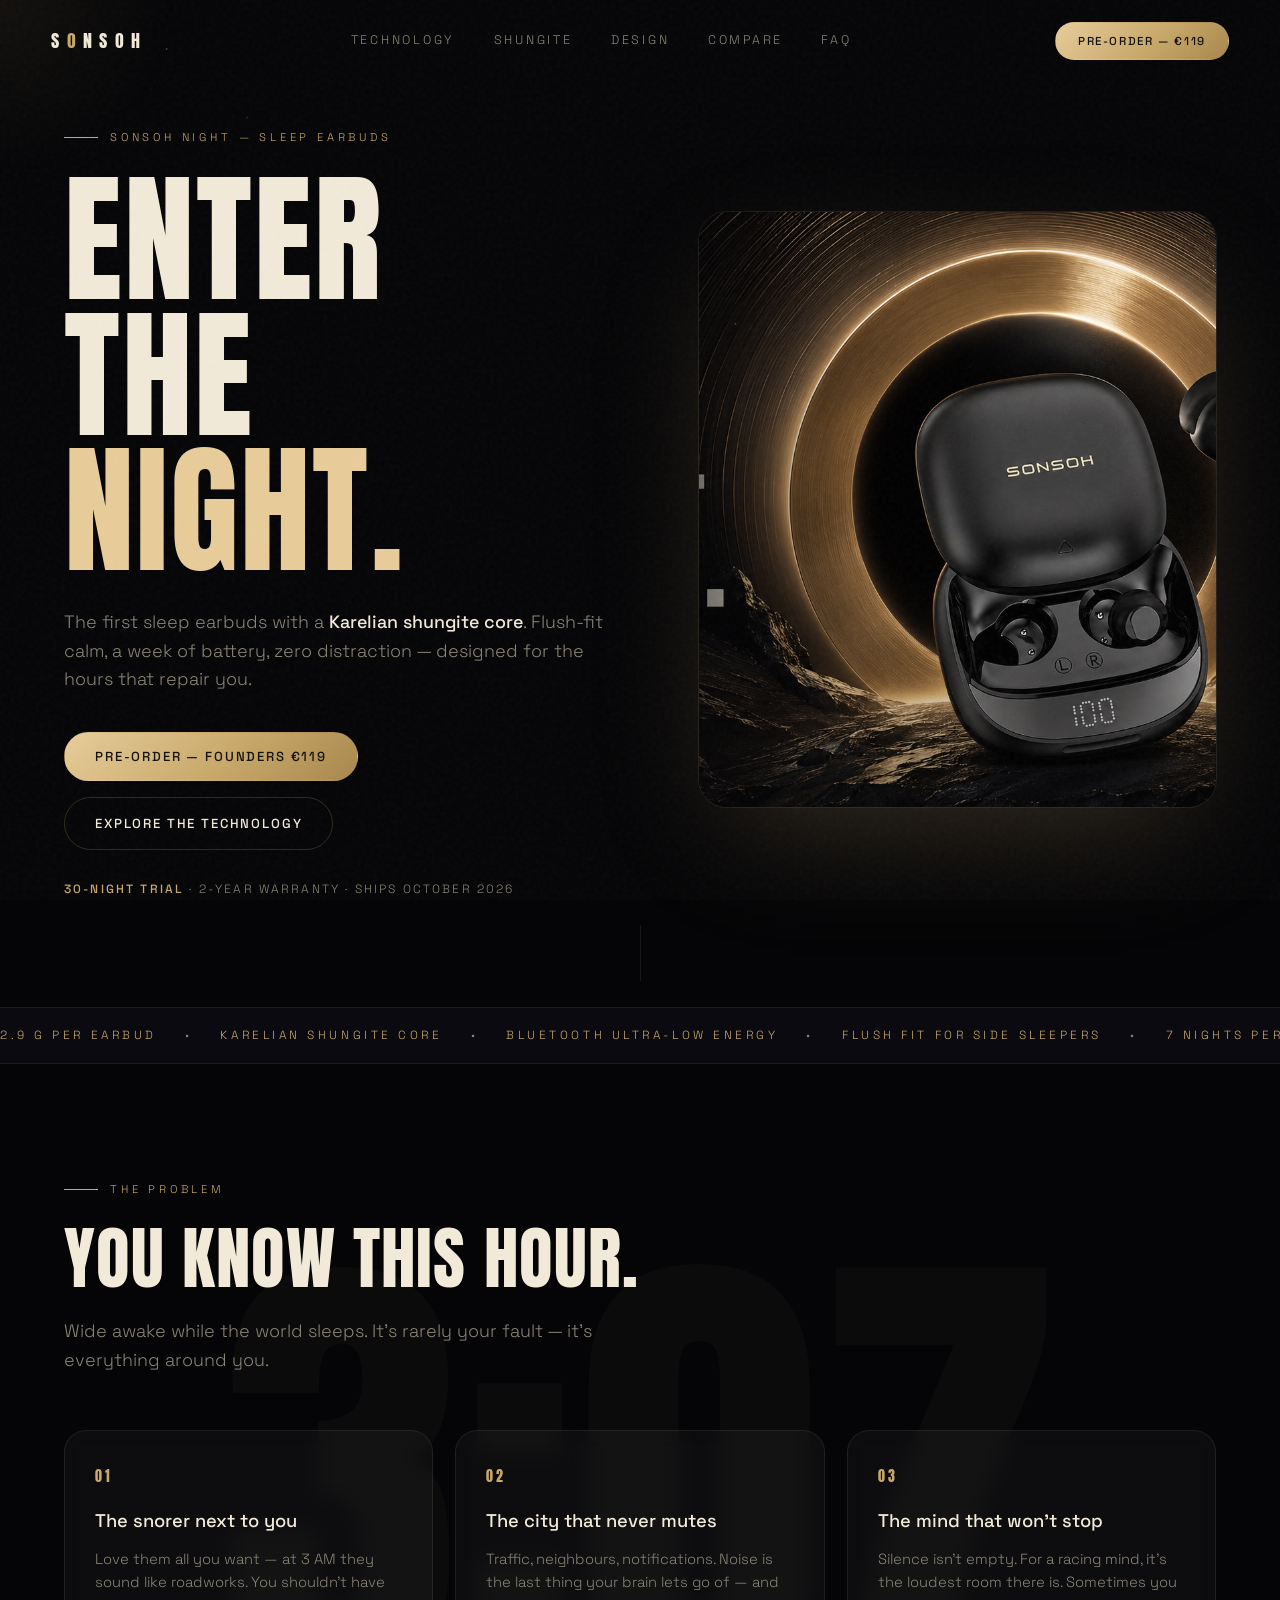
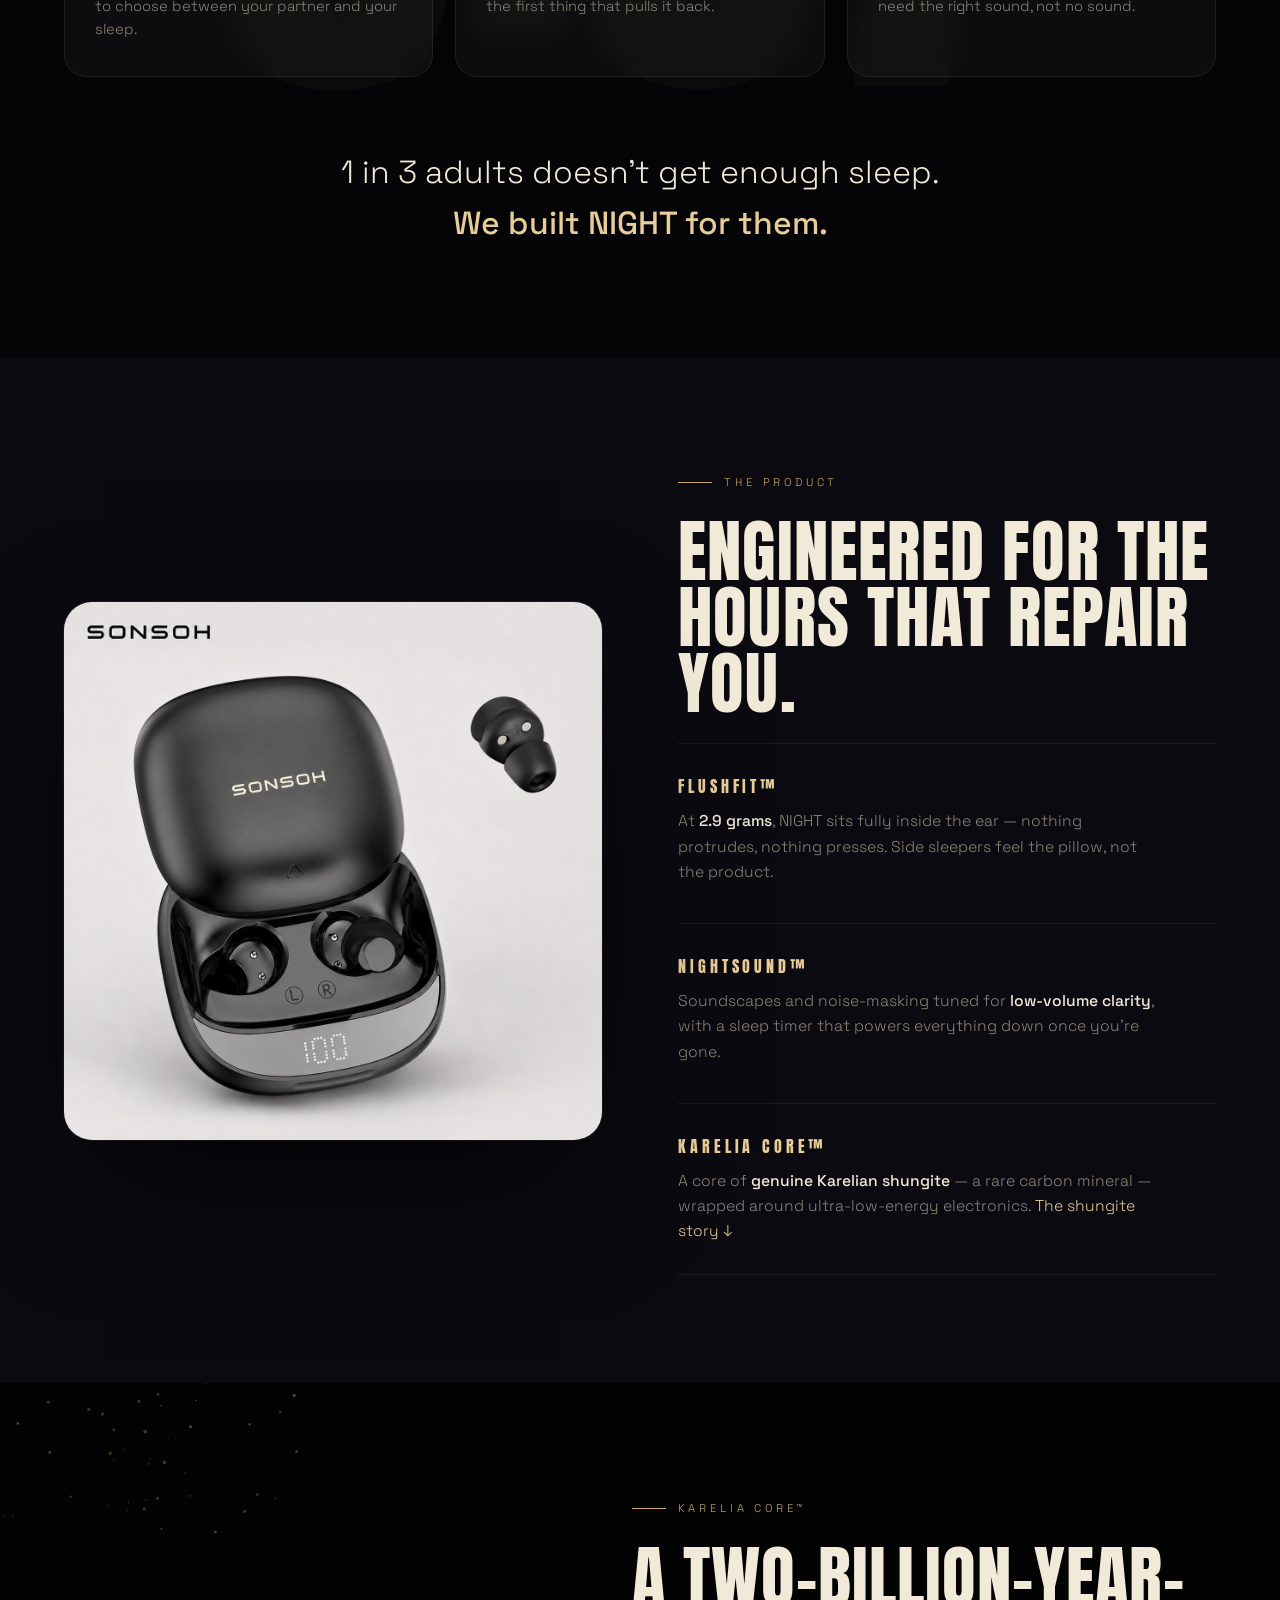
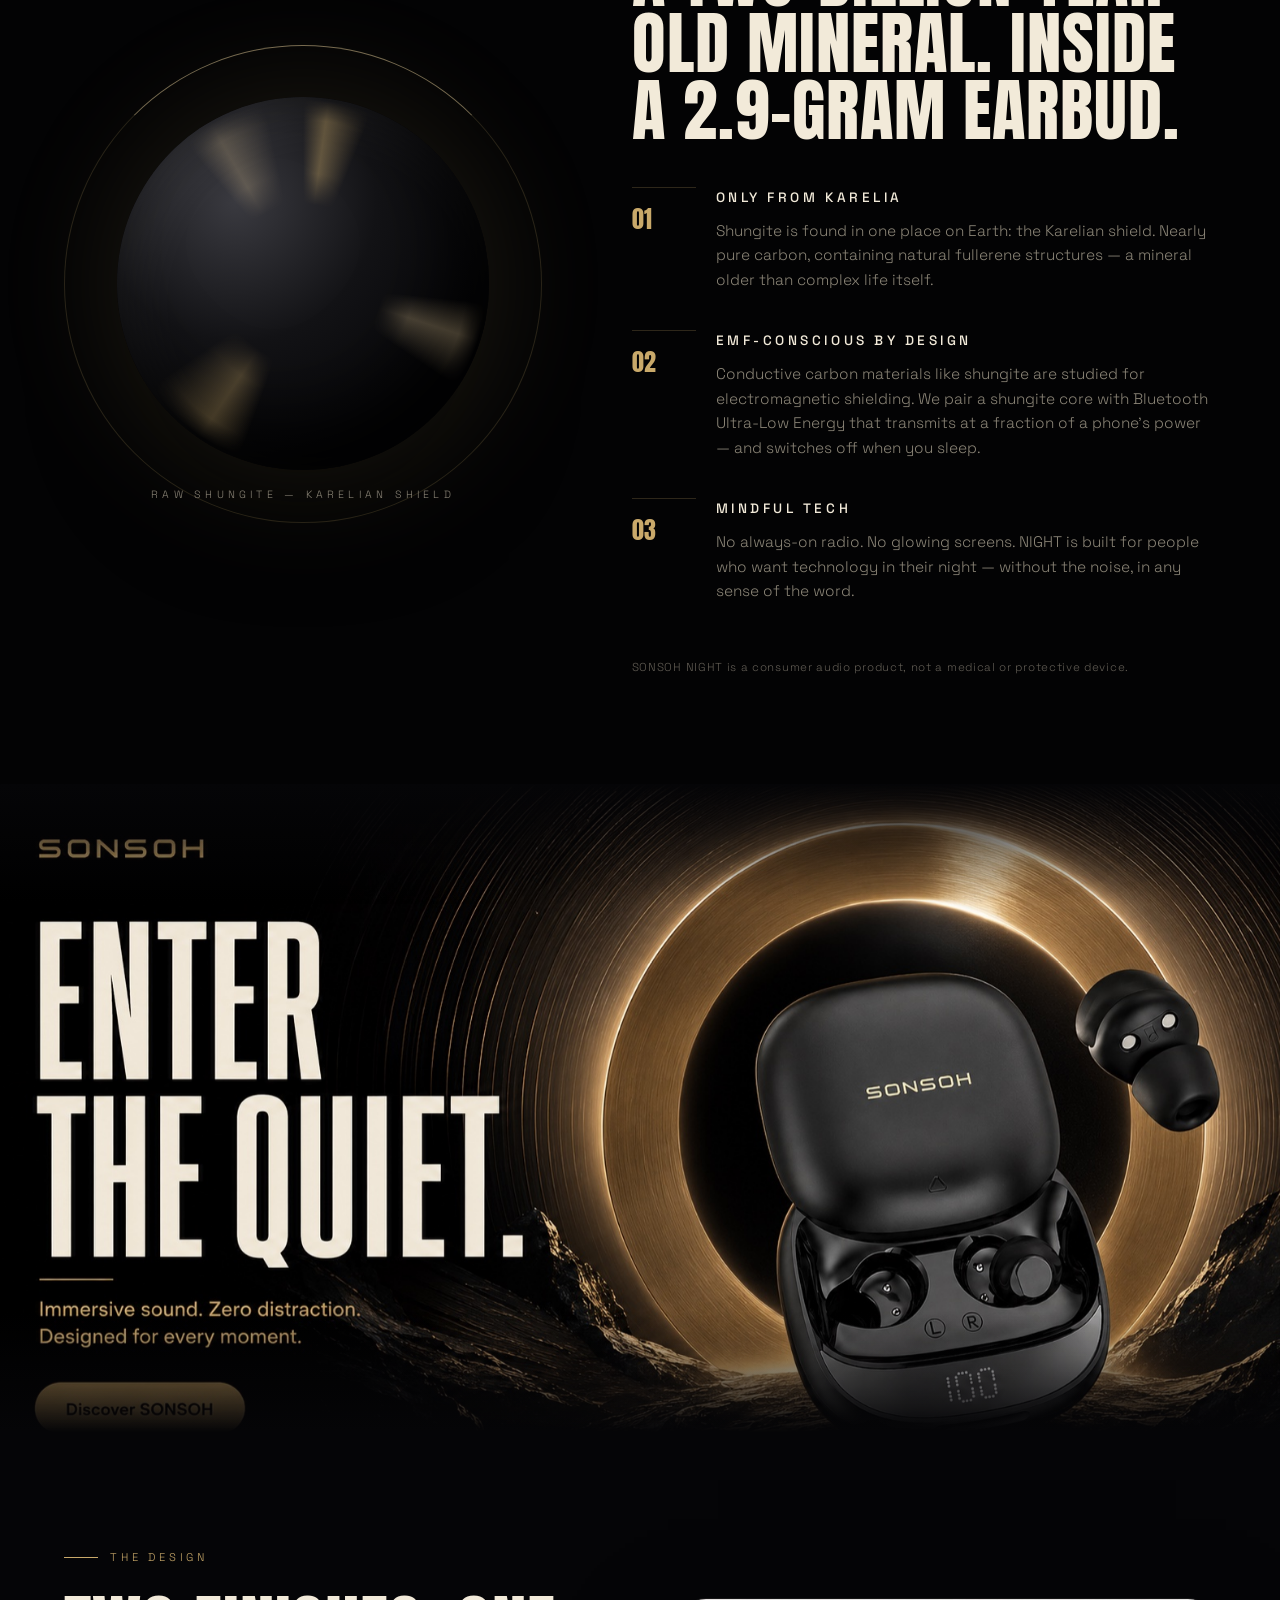
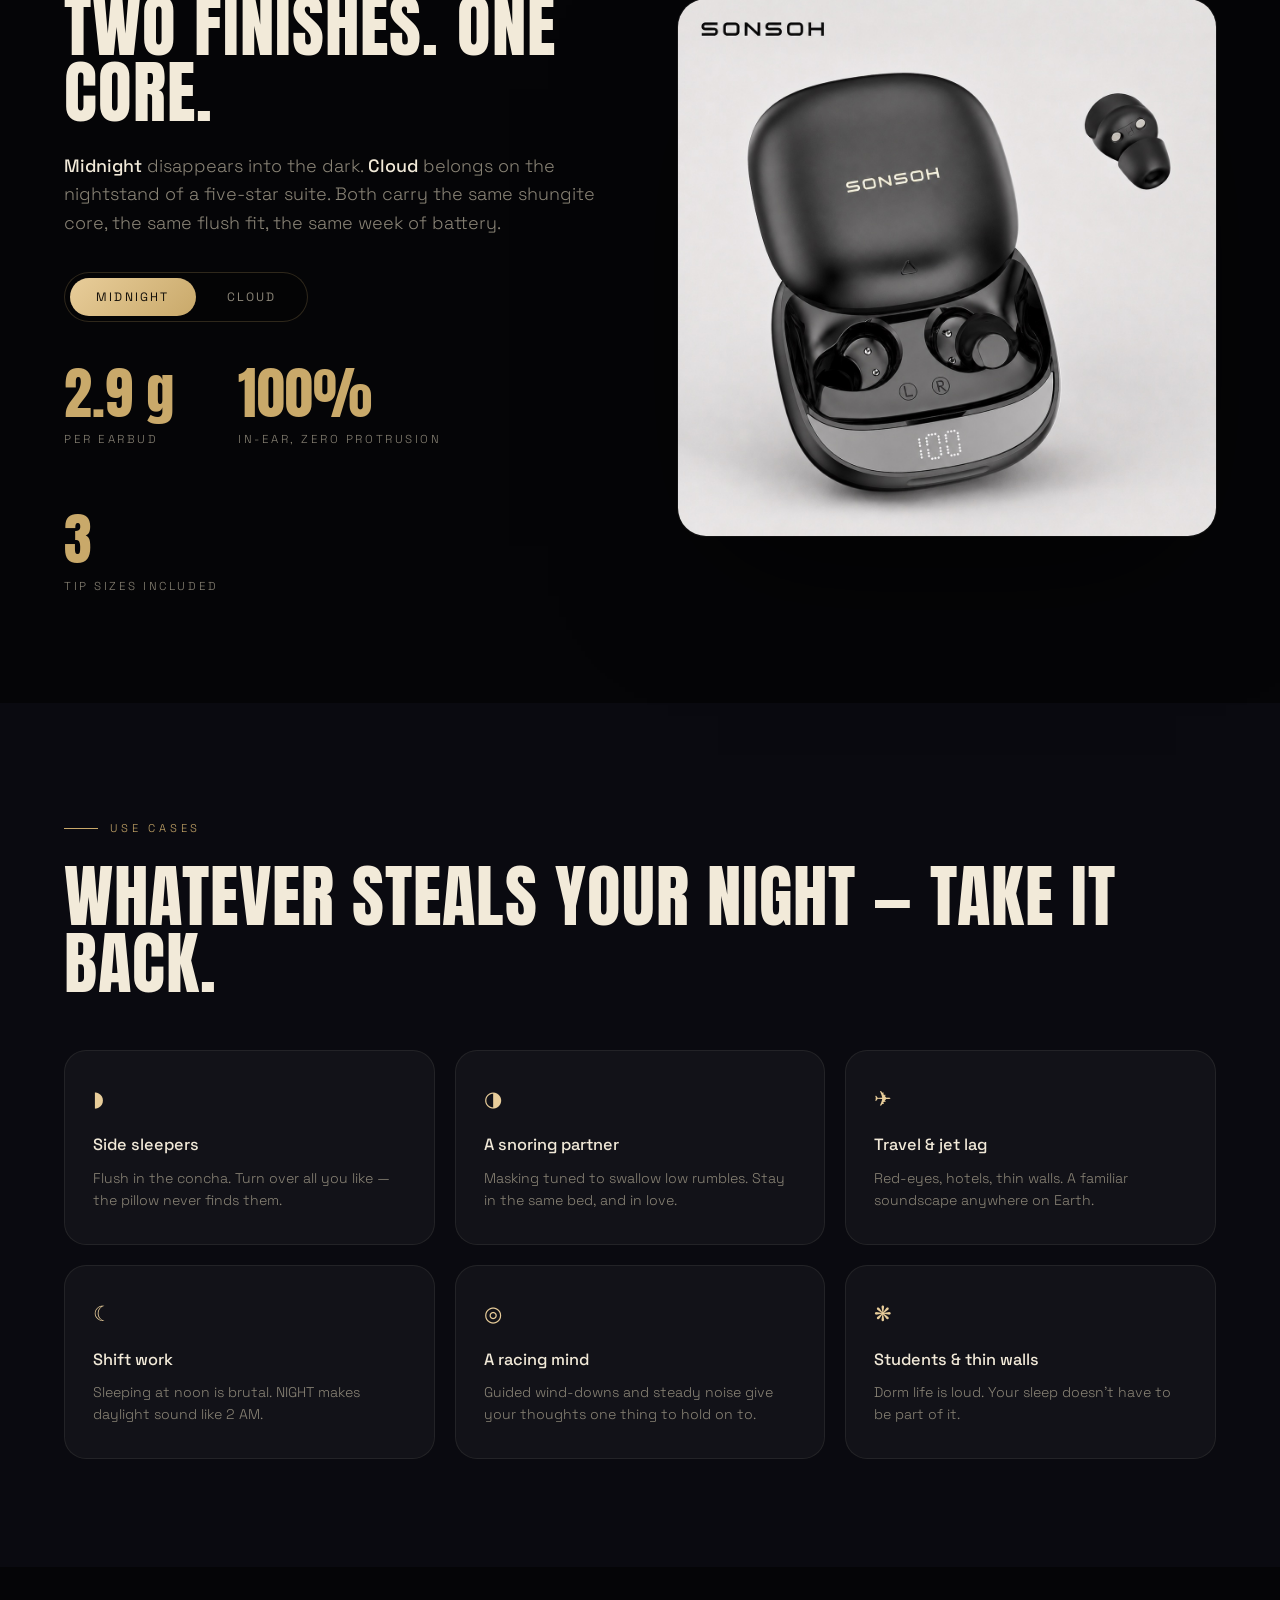
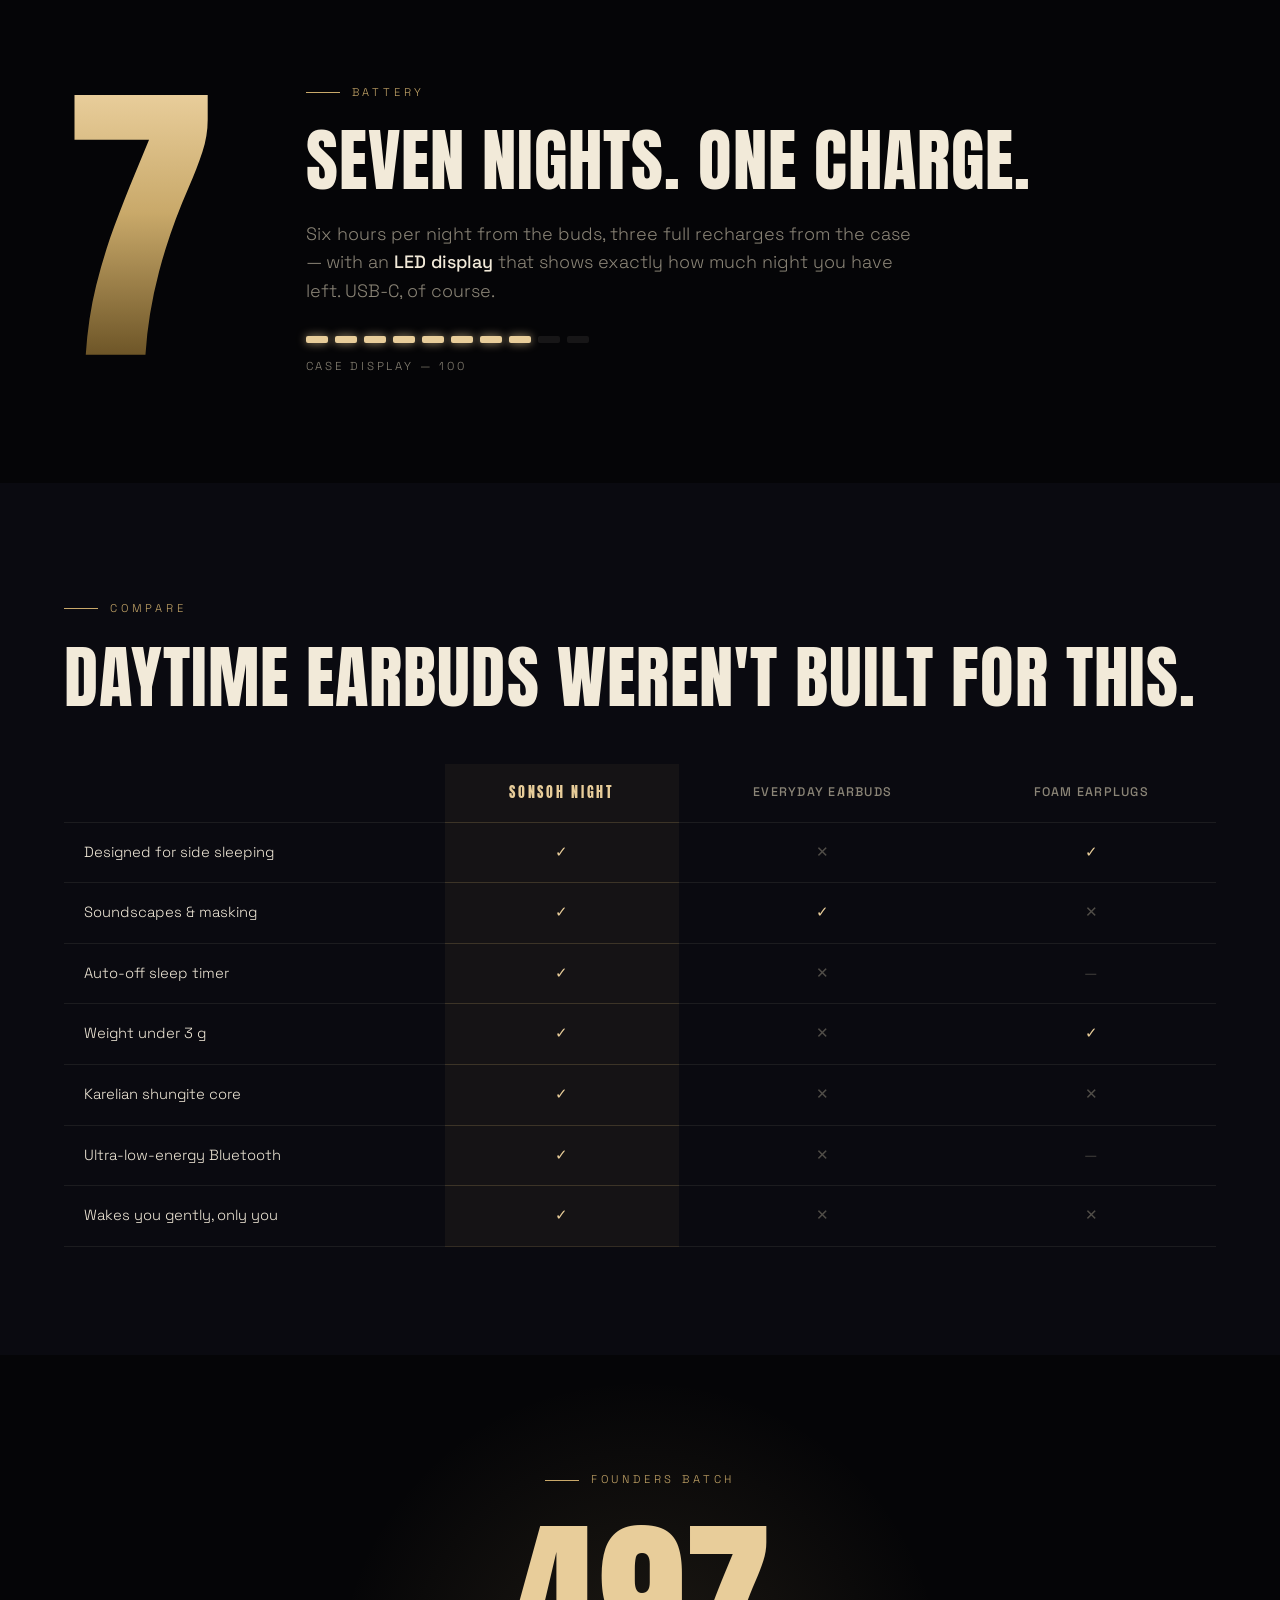
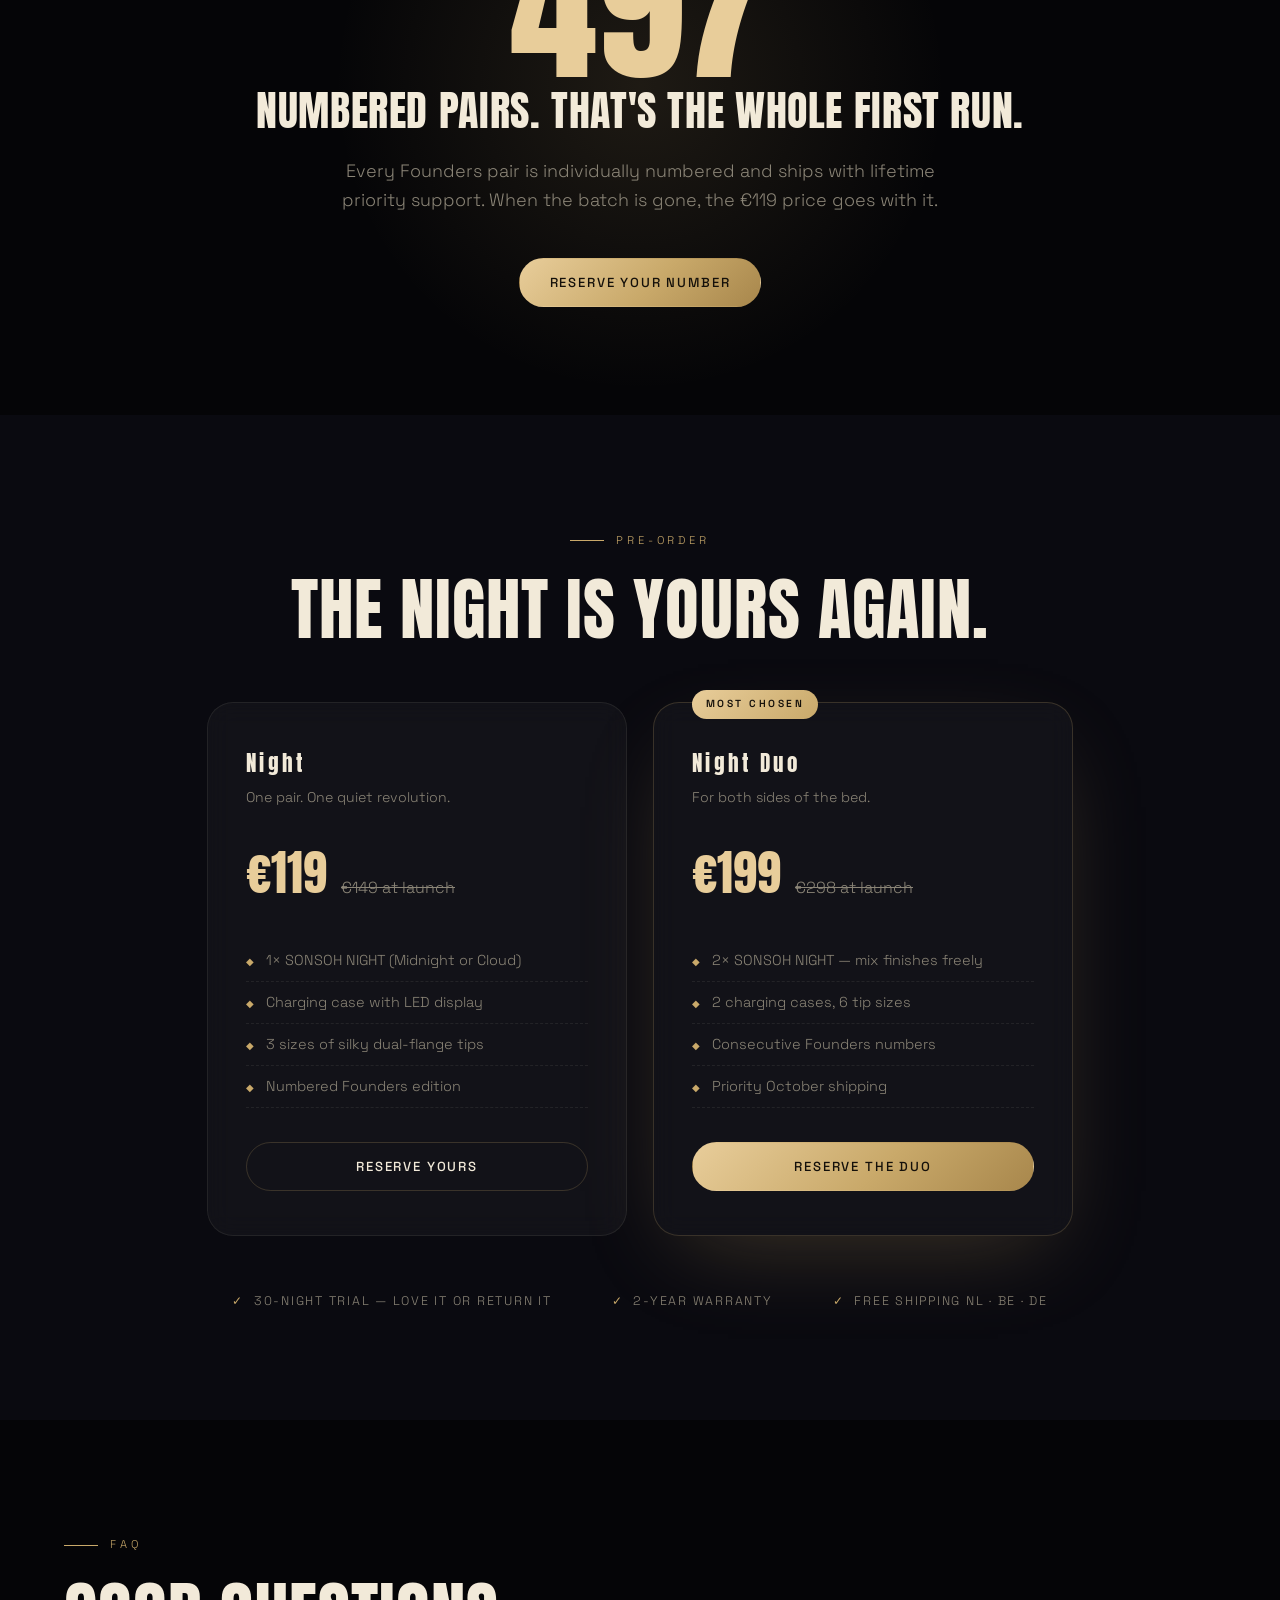
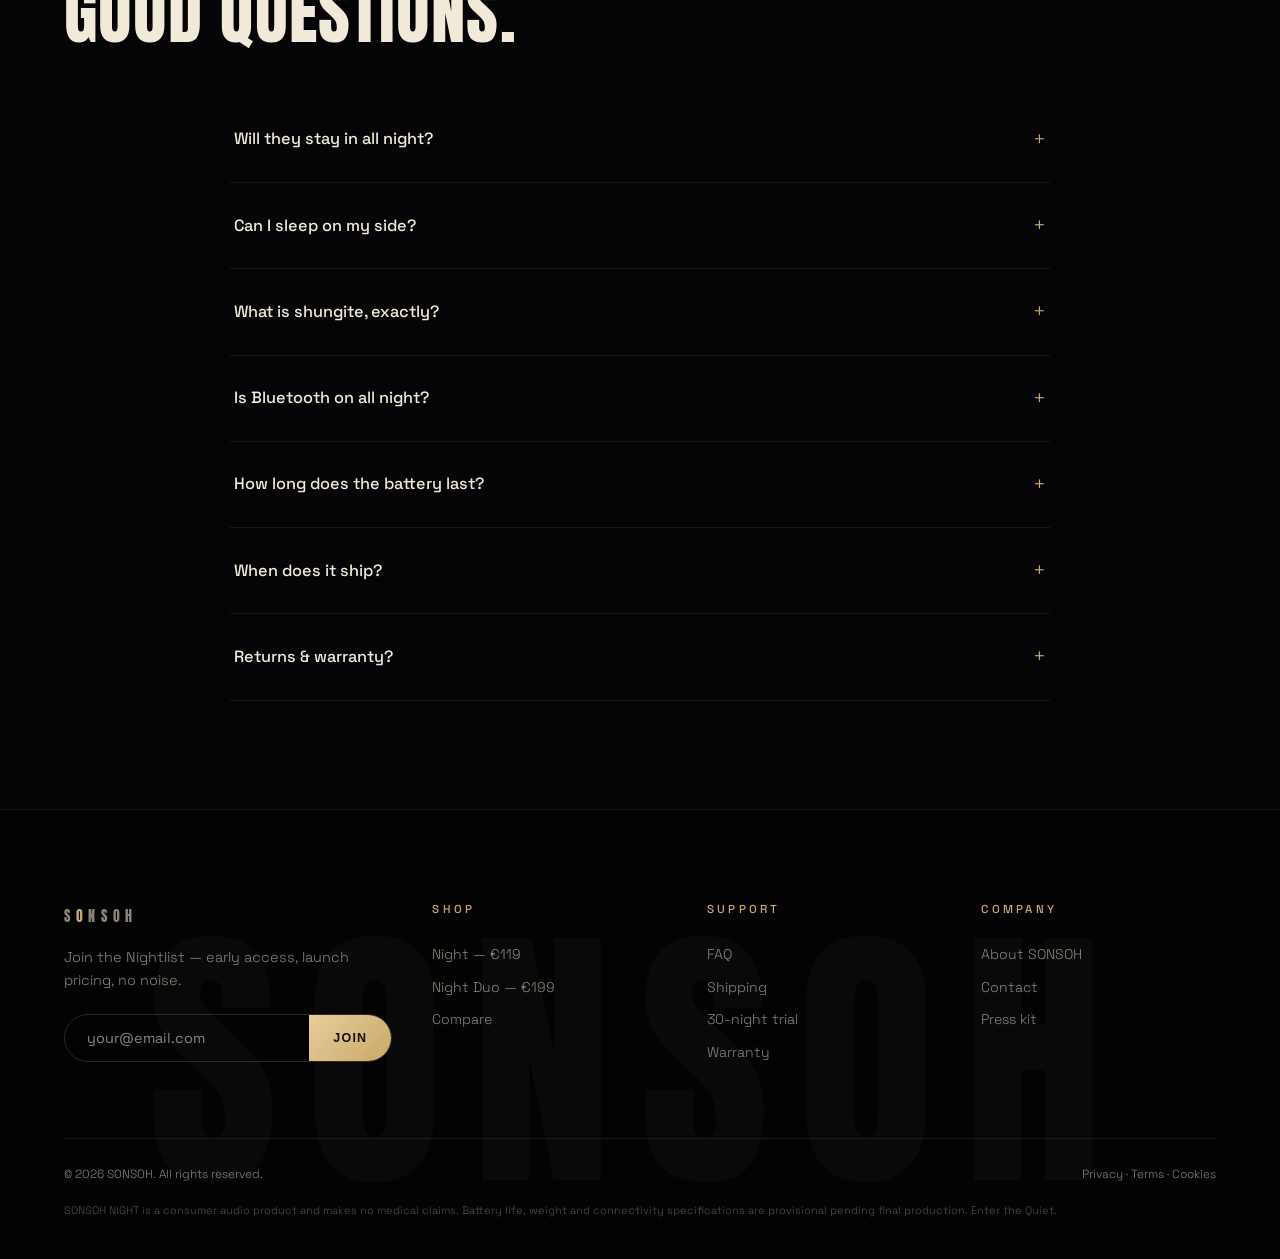
==== index.html @ 9aade2db "SONSOH NIGHT launch site" ====
<!DOCTYPE html>
<html lang="en">
<head>
  <meta charset="UTF-8" />
  <meta name="viewport" content="width=device-width, initial-scale=1.0" />
  <title>SONSOH NIGHT — Sleep Earbuds with a Karelian Shungite Core</title>
  <meta name="description" content="Flush-fit sleep earbuds with soundscapes, a week of battery and a genuine Karelian shungite core. 30-night trial. Founders Batch — 500 numbered pairs." />
  <meta property="og:title" content="SONSOH NIGHT — Enter the Night." />
  <meta property="og:description" content="The first sleep earbuds with a Karelian shungite core. Founders Batch: 500 numbered pairs." />
  <meta property="og:image" content="images/hero-banner.jpg" />
  <meta property="og:type" content="website" />
  <meta name="theme-color" content="#050507" />
  <link rel="icon" href="data:image/svg+xml,%3Csvg xmlns='http://www.w3.org/2000/svg' viewBox='0 0 64 64'%3E%3Crect width='64' height='64' rx='14' fill='%23050507'/%3E%3Ctext x='32' y='44' font-family='Arial Black,sans-serif' font-size='34' font-weight='900' fill='%23C9A96A' text-anchor='middle'%3ES%3C/text%3E%3C/svg%3E" />
  <link rel="preconnect" href="https://fonts.googleapis.com" />
  <link rel="preconnect" href="https://fonts.gstatic.com" crossorigin />
  <link href="https://fonts.googleapis.com/css2?family=Anton&family=Space+Grotesk:wght@300;400;500;600&display=swap" rel="stylesheet" />
  <link rel="stylesheet" href="styles.css" />
</head>
<body>

  <!-- preloader -->
  <div id="preloader" aria-hidden="true">
    <div class="word"></div>
    <div class="bar"></div>
  </div>

  <div id="cursor-glow" aria-hidden="true"></div>

  <!-- night clock -->
  <div id="night-clock" aria-hidden="true">
    <span class="dot"></span><span class="t">23:47</span><span>— SCROLL THROUGH THE NIGHT</span>
  </div>

  <!-- nav -->
  <header>
    <a class="logo" href="#hero">S<em>O</em>NSOH</a>
    <nav class="links" aria-label="Main">
      <a href="#technology">Technology</a>
      <a href="#core">Shungite</a>
      <a href="#design">Design</a>
      <a href="#compare">Compare</a>
      <a href="#faq">FAQ</a>
    </nav>
    <div class="nav-right">
      <button class="btn btn-gold btn-sm js-open-modal" data-variant="Midnight">Pre-order — €119</button>
      <button id="hamburger" aria-label="Menu"><span></span><span></span><span></span></button>
    </div>
  </header>

  <div id="mobile-menu">
    <a href="#technology">Technology</a>
    <a href="#core">Shungite</a>
    <a href="#design">Design</a>
    <a href="#compare">Compare</a>
    <a href="#faq">FAQ</a>
    <button class="btn btn-gold js-open-modal" data-variant="Midnight">Pre-order — €119</button>
  </div>

  <main>

    <!-- HERO -->
    <section id="hero">
      <canvas id="starfield" aria-hidden="true"></canvas>
      <div class="hero-grid">
        <div class="hero-copy">
          <span class="eyebrow">Sonsoh Night — Sleep Earbuds</span>
          <h1 class="display" aria-label="Enter the night.">
            <span class="line"><span>Enter</span></span>
            <span class="line"><span>the</span></span>
            <span class="line"><span>Night.</span></span>
          </h1>
          <p class="lead hero-sub">The first sleep earbuds with a <strong>Karelian shungite core</strong>. Flush-fit calm, a week of battery, zero distraction — designed for the hours that repair you.</p>
          <div class="hero-ctas">
            <button class="btn btn-gold js-open-modal" data-variant="Midnight">Pre-order — Founders €119</button>
            <a class="btn btn-ghost" href="#technology">Explore the technology</a>
          </div>
          <p class="hero-trust"><b>30-night trial</b> · 2-year warranty · Ships October 2026</p>
        </div>
        <div class="hero-visual">
          <img src="images/hero-banner.jpg" alt="SONSOH NIGHT charging case in front of a glowing gold ring" fetchpriority="high" />
          <div class="sweep"></div>
        </div>
      </div>
      <div class="scroll-cue" aria-hidden="true"></div>
    </section>

    <!-- MARQUEE -->
    <section id="marquee" aria-hidden="true">
      <div class="marquee-track">
        <span>2.9 g per earbud</span><span>Karelian shungite core</span><span>Bluetooth Ultra-Low Energy</span><span>Flush fit for side sleepers</span><span>7 nights per charge</span><span>30-night trial</span>
        <span>2.9 g per earbud</span><span>Karelian shungite core</span><span>Bluetooth Ultra-Low Energy</span><span>Flush fit for side sleepers</span><span>7 nights per charge</span><span>30-night trial</span>
      </div>
    </section>

    <!-- PROBLEM -->
    <section id="problem">
      <div class="ghost-clock" aria-hidden="true">3:07</div>
      <div class="wrap">
        <span class="eyebrow reveal">The problem</span>
        <h2 class="display reveal">You know this hour.</h2>
        <p class="lead reveal" data-delay="1">Wide awake while the world sleeps. It's rarely your fault — it's everything around you.</p>
        <div class="problem-cards">
          <div class="card reveal">
            <div class="num">01</div>
            <h3>The snorer next to you</h3>
            <p>Love them all you want — at 3 AM they sound like roadworks. You shouldn't have to choose between your partner and your sleep.</p>
          </div>
          <div class="card reveal" data-delay="1">
            <div class="num">02</div>
            <h3>The city that never mutes</h3>
            <p>Traffic, neighbours, notifications. Noise is the last thing your brain lets go of — and the first thing that pulls it back.</p>
          </div>
          <div class="card reveal" data-delay="2">
            <div class="num">03</div>
            <h3>The mind that won't stop</h3>
            <p>Silence isn't empty. For a racing mind, it's the loudest room there is. Sometimes you need the right sound, not no sound.</p>
          </div>
        </div>
        <p class="problem-closer reveal">1 in 3 adults doesn't get enough sleep.<br /><b>We built NIGHT for them.</b></p>
      </div>
    </section>

    <!-- TECHNOLOGY / PILLARS -->
    <section id="technology">
      <div class="wrap">
        <div class="tech-grid">
          <div class="tilt-frame reveal js-tilt">
            <img src="images/case-midnight.jpg" alt="SONSOH NIGHT Midnight — open charging case with LED battery display" loading="lazy" />
          </div>
          <div>
            <span class="eyebrow reveal">The product</span>
            <h2 class="display reveal">Engineered for the hours that repair you.</h2>
            <div class="pillars">
              <div class="pillar reveal">
                <span class="tag">Flushfit™</span>
                <p>At <b>2.9 grams</b>, NIGHT sits fully inside the ear — nothing protrudes, nothing presses. Side sleepers feel the pillow, not the product.</p>
              </div>
              <div class="pillar reveal" data-delay="1">
                <span class="tag">Nightsound™</span>
                <p>Soundscapes and noise-masking tuned for <b>low-volume clarity</b>, with a sleep timer that powers everything down once you're gone.</p>
              </div>
              <div class="pillar reveal" data-delay="2">
                <span class="tag">Karelia Core™</span>
                <p>A core of <b>genuine Karelian shungite</b> — a rare carbon mineral — wrapped around ultra-low-energy electronics. <a href="#core" style="color:var(--gold-2)">The shungite story ↓</a></p>
              </div>
            </div>
          </div>
        </div>
      </div>
    </section>

    <!-- KARELIA CORE -->
    <section id="core">
      <canvas id="core-particles" aria-hidden="true"></canvas>
      <div class="wrap">
        <div class="core-grid">
          <div class="orb-stage reveal">
            <div class="orb"></div>
            <span class="orb-label">Raw shungite — Karelian shield</span>
          </div>
          <div>
            <span class="eyebrow reveal">Karelia Core™</span>
            <h2 class="display reveal">A two-billion-year-old mineral. Inside a 2.9-gram earbud.</h2>
            <div class="core-points">
              <div class="core-point reveal">
                <span class="idx">01</span>
                <div>
                  <h3>Only from Karelia</h3>
                  <p>Shungite is found in one place on Earth: the Karelian shield. Nearly pure carbon, containing natural fullerene structures — a mineral older than complex life itself.</p>
                </div>
              </div>
              <div class="core-point reveal" data-delay="1">
                <span class="idx">02</span>
                <div>
                  <h3>EMF-conscious by design</h3>
                  <p>Conductive carbon materials like shungite are studied for electromagnetic shielding. We pair a shungite core with Bluetooth Ultra-Low Energy that transmits at a fraction of a phone's power — and switches off when you sleep.</p>
                </div>
              </div>
              <div class="core-point reveal" data-delay="2">
                <span class="idx">03</span>
                <div>
                  <h3>Mindful tech</h3>
                  <p>No always-on radio. No glowing screens. NIGHT is built for people who want technology in their night — without the noise, in any sense of the word.</p>
                </div>
              </div>
            </div>
            <p class="core-note">SONSOH NIGHT is a consumer audio product, not a medical or protective device.</p>
          </div>
        </div>
      </div>
    </section>

    <!-- CAMPAIGN BREAK -->
    <section id="campaign" aria-label="SONSOH — Enter the Quiet campaign">
      <img src="images/hero-banner.jpg" alt="SONSOH campaign — Enter the Quiet" loading="lazy" id="campaign-img" />
      <div class="edge top" aria-hidden="true"></div>
      <div class="edge bottom" aria-hidden="true"></div>
    </section>

    <!-- DESIGN / VARIANTS -->
    <section id="design">
      <div class="wrap">
        <div class="design-grid">
          <div class="design-copy">
            <span class="eyebrow reveal">The design</span>
            <h2 class="display reveal">Two finishes. One core.</h2>
            <p class="lead reveal" data-delay="1"><strong>Midnight</strong> disappears into the dark. <strong>Cloud</strong> belongs on the nightstand of a five-star suite. Both carry the same shungite core, the same flush fit, the same week of battery.</p>
            <div class="variant-toggle reveal" data-delay="2" role="tablist" aria-label="Choose finish">
              <button class="active" data-target="midnight" role="tab" aria-selected="true">Midnight</button>
              <button data-target="cloud" role="tab" aria-selected="false">Cloud</button>
            </div>
            <div class="stats-row reveal" data-delay="2">
              <div class="stat"><div class="v"><span class="count" data-to="2.9" data-dec="1">0</span> g</div><div class="l">per earbud</div></div>
              <div class="stat"><div class="v"><span class="count" data-to="100">0</span>%</div><div class="l">in-ear, zero protrusion</div></div>
              <div class="stat"><div class="v"><span class="count" data-to="3">0</span></div><div class="l">tip sizes included</div></div>
            </div>
          </div>
          <div class="variant-stage reveal">
            <img src="images/case-midnight.jpg" alt="SONSOH NIGHT — Midnight finish" class="active" data-variant="midnight" />
            <img src="images/case-cloud.jpg" alt="SONSOH NIGHT — Cloud finish" data-variant="cloud" loading="lazy" />
          </div>
        </div>
      </div>
    </section>

    <!-- USE CASES -->
    <section id="cases">
      <div class="wrap">
        <span class="eyebrow reveal">Use cases</span>
        <h2 class="display reveal">Whatever steals your night — take it back.</h2>
        <div class="cases-grid">
          <div class="case-card reveal"><div class="ic">◗</div><h3>Side sleepers</h3><p>Flush in the concha. Turn over all you like — the pillow never finds them.</p></div>
          <div class="case-card reveal" data-delay="1"><div class="ic">◑</div><h3>A snoring partner</h3><p>Masking tuned to swallow low rumbles. Stay in the same bed, and in love.</p></div>
          <div class="case-card reveal" data-delay="2"><div class="ic">✈</div><h3>Travel &amp; jet lag</h3><p>Red-eyes, hotels, thin walls. A familiar soundscape anywhere on Earth.</p></div>
          <div class="case-card reveal"><div class="ic">☾</div><h3>Shift work</h3><p>Sleeping at noon is brutal. NIGHT makes daylight sound like 2 AM.</p></div>
          <div class="case-card reveal" data-delay="1"><div class="ic">◎</div><h3>A racing mind</h3><p>Guided wind-downs and steady noise give your thoughts one thing to hold on to.</p></div>
          <div class="case-card reveal" data-delay="2"><div class="ic">❋</div><h3>Students &amp; thin walls</h3><p>Dorm life is loud. Your sleep doesn't have to be part of it.</p></div>
        </div>
      </div>
    </section>

    <!-- BATTERY -->
    <section id="battery">
      <div class="wrap">
        <div class="battery-grid">
          <div class="big-seven reveal">7</div>
          <div>
            <span class="eyebrow reveal">Battery</span>
            <h2 class="display reveal">Seven nights. One charge.</h2>
            <p class="lead reveal" data-delay="1">Six hours per night from the buds, three full recharges from the case — with an <strong>LED display</strong> that shows exactly how much night you have left. USB-C, of course.</p>
            <div class="led-strip reveal" data-delay="2" aria-hidden="true">
              <i></i><i></i><i></i><i></i><i></i><i></i><i></i><i></i><i></i><i></i>
            </div>
            <p class="led-cap reveal" data-delay="2">Case display — 100</p>
          </div>
        </div>
      </div>
    </section>

    <!-- COMPARE -->
    <section id="compare">
      <div class="wrap">
        <span class="eyebrow reveal">Compare</span>
        <h2 class="display reveal">Daytime earbuds weren't built for this.</h2>
        <div class="table-scroll reveal" data-delay="1">
          <table>
            <thead>
              <tr>
                <th></th>
                <th class="hl">Sonsoh Night</th>
                <th>Everyday earbuds</th>
                <th>Foam earplugs</th>
              </tr>
            </thead>
            <tbody>
              <tr><td>Designed for side sleeping</td><td class="hl yes">✓</td><td class="no">✕</td><td class="yes">✓</td></tr>
              <tr><td>Soundscapes &amp; masking</td><td class="hl yes">✓</td><td class="yes">✓</td><td class="no">✕</td></tr>
              <tr><td>Auto-off sleep timer</td><td class="hl yes">✓</td><td class="no">✕</td><td class="no">—</td></tr>
              <tr><td>Weight under 3 g</td><td class="hl yes">✓</td><td class="no">✕</td><td class="yes">✓</td></tr>
              <tr><td>Karelian shungite core</td><td class="hl yes">✓</td><td class="no">✕</td><td class="no">✕</td></tr>
              <tr><td>Ultra-low-energy Bluetooth</td><td class="hl yes">✓</td><td class="no">✕</td><td class="no">—</td></tr>
              <tr><td>Wakes you gently, only you</td><td class="hl yes">✓</td><td class="no">✕</td><td class="no">✕</td></tr>
            </tbody>
          </table>
        </div>
      </div>
    </section>

    <!-- FOUNDERS -->
    <section id="founders">
      <div class="wrap">
        <span class="eyebrow reveal" style="justify-content:center">Founders Batch</span>
        <div class="founders-num reveal"><em class="count" data-to="500">0</em></div>
        <h2 class="display reveal" style="font-size:clamp(1.6rem,3.4vw,2.6rem)">numbered pairs. That's the whole first run.</h2>
        <p class="lead reveal" data-delay="1" style="margin-inline:auto">Every Founders pair is individually numbered and ships with lifetime priority support. When the batch is gone, the €119 price goes with it.</p>
        <button class="btn btn-gold js-open-modal reveal" data-delay="2" data-variant="Midnight">Reserve your number</button>
      </div>
    </section>

    <!-- PRE-ORDER -->
    <section id="preorder">
      <div class="wrap" style="text-align:center">
        <span class="eyebrow reveal" style="justify-content:center">Pre-order</span>
        <h2 class="display reveal">The night is yours again.</h2>
        <div class="price-grid">
          <div class="price-card reveal">
            <h3>Night</h3>
            <p class="sub">One pair. One quiet revolution.</p>
            <div class="price-line"><span class="now">€119</span><span class="was">€149 at launch</span></div>
            <ul>
              <li>1× SONSOH NIGHT (Midnight or Cloud)</li>
              <li>Charging case with LED display</li>
              <li>3 sizes of silky dual-flange tips</li>
              <li>Numbered Founders edition</li>
            </ul>
            <button class="btn btn-ghost js-open-modal" data-variant="Midnight">Reserve yours</button>
          </div>
          <div class="price-card featured reveal" data-delay="1">
            <span class="flag">Most chosen</span>
            <h3>Night Duo</h3>
            <p class="sub">For both sides of the bed.</p>
            <div class="price-line"><span class="now">€199</span><span class="was">€298 at launch</span></div>
            <ul>
              <li>2× SONSOH NIGHT — mix finishes freely</li>
              <li>2 charging cases, 6 tip sizes</li>
              <li>Consecutive Founders numbers</li>
              <li>Priority October shipping</li>
            </ul>
            <button class="btn btn-gold js-open-modal" data-variant="Duo">Reserve the Duo</button>
          </div>
        </div>
        <div class="assurance reveal" data-delay="2">
          <span>30-night trial — love it or return it</span>
          <span>2-year warranty</span>
          <span>Free shipping NL · BE · DE</span>
        </div>
      </div>
    </section>

    <!-- FAQ -->
    <section id="faq">
      <div class="wrap">
        <span class="eyebrow reveal">FAQ</span>
        <h2 class="display reveal">Good questions.</h2>
        <div class="faq-list reveal" data-delay="1">
          <details>
            <summary>Will they stay in all night? <span class="plus">+</span></summary>
            <p>Yes. NIGHT sits flush inside the concha with dual-flange silicone tips in three sizes. There's nothing sticking out for a pillow to catch, and at 2.9 g there's barely anything to feel. Most testers forget they're wearing them before they fall asleep.</p>
          </details>
          <details>
            <summary>Can I sleep on my side? <span class="plus">+</span></summary>
            <p>That's exactly what NIGHT was designed for. The housing is fully recessed — we call it the pillow test: turn over, press your ear into the pillow, feel nothing. If you can feel them, use your 30-night trial.</p>
          </details>
          <details>
            <summary>What is shungite, exactly? <span class="plus">+</span></summary>
            <p>Shungite is a rare, nearly pure-carbon mineral found only in Karelia, estimated to be around two billion years old. It naturally contains fullerene structures and is one of the few minerals studied for electromagnetic shielding as a conductive carbon material. We build a core of genuine shungite into every NIGHT earbud — a piece of deep time in a device built for deep sleep.</p>
          </details>
          <details>
            <summary>Is Bluetooth on all night? <span class="plus">+</span></summary>
            <p>No. NIGHT uses Bluetooth Ultra-Low Energy, which transmits at a small fraction of a phone's power — and the sleep timer switches the radio off entirely once you're asleep. For everyone who prefers to keep their nights analog, that low-transmission design plus the shungite core is the whole point of NIGHT.</p>
          </details>
          <details>
            <summary>How long does the battery last? <span class="plus">+</span></summary>
            <p>Up to six hours of continuous playback per night, and the case holds three additional full charges — about a week of nights. The LED display on the case shows the exact percentage remaining, and USB-C tops everything up fast.</p>
          </details>
          <details>
            <summary>When does it ship? <span class="plus">+</span></summary>
            <p>The Founders Batch — 500 numbered pairs — ships in October 2026. Reserving today costs nothing: you'll receive a payment link when your number is ready to ship, and your 30-night trial starts on delivery, not on order.</p>
          </details>
          <details>
            <summary>Returns &amp; warranty? <span class="plus">+</span></summary>
            <p>Sleep with NIGHT for 30 nights. If it isn't the best sleep purchase you've made, return it for a full refund — no questions, no restocking games. Every pair carries a 2-year warranty.</p>
          </details>
        </div>
      </div>
    </section>

  </main>

  <!-- FOOTER -->
  <footer>
    <div class="ghost-mark" aria-hidden="true">SONSOH</div>
    <div class="foot-grid">
      <div class="nightlist">
        <a class="logo" href="#hero">S<em>O</em>NSOH</a>
        <p>Join the Nightlist — early access, launch pricing, no noise.</p>
        <form class="nl-form" id="nightlist-form">
          <input type="email" placeholder="your@email.com" required aria-label="Email address" />
          <button type="submit">Join</button>
        </form>
      </div>
      <div>
        <h4>Shop</h4>
        <a href="#preorder">Night — €119</a>
        <a href="#preorder">Night Duo — €199</a>
        <a href="#compare">Compare</a>
      </div>
      <div>
        <h4>Support</h4>
        <a href="#faq">FAQ</a>
        <a href="#faq">Shipping</a>
        <a href="#faq">30-night trial</a>
        <a href="#faq">Warranty</a>
      </div>
      <div>
        <h4>Company</h4>
        <a href="#hero">About SONSOH</a>
        <a href="mailto:hello@sonsoh.com">Contact</a>
        <a href="#hero">Press kit</a>
      </div>
    </div>
    <div class="foot-legal">
      <span>© 2026 SONSOH. All rights reserved.</span>
      <span>Privacy · Terms · Cookies</span>
    </div>
    <p class="foot-disclaimer">SONSOH NIGHT is a consumer audio product and makes no medical claims. Battery life, weight and connectivity specifications are provisional pending final production. Enter the Quiet.</p>
  </footer>

  <!-- MODAL -->
  <div id="modal-backdrop" role="dialog" aria-modal="true" aria-labelledby="modal-title">
    <div class="modal">
      <button class="close" aria-label="Close">×</button>
      <div class="modal-form">
        <h3 id="modal-title">Reserve your number</h3>
        <p class="msub">Pay nothing today. We'll send your payment link when your Founders number is ready to ship — October 2026.</p>
        <form id="reserve-form">
          <label>Finish</label>
          <div class="variant-pick">
            <button type="button" class="active" data-v="Midnight">Midnight</button>
            <button type="button" data-v="Cloud">Cloud</button>
            <button type="button" data-v="Duo">Duo — both</button>
          </div>
          <label for="r-name">Name</label>
          <input type="text" id="r-name" required autocomplete="name" />
          <label for="r-email">Email</label>
          <input type="email" id="r-email" required autocomplete="email" />
          <button type="submit" class="btn btn-gold">Join the Founders Batch</button>
          <p class="fine">30-night trial · 2-year warranty · cancel anytime before shipping</p>
        </form>
      </div>
      <div class="modal-success">
        <div class="ok">✓</div>
        <h3>You're on the list.</h3>
        <p class="msub" style="margin-top:12px">Welcome to the Founders Batch. We'll email you the moment your number is reserved and again when NIGHT ships in October.</p>
        <button class="btn btn-ghost js-close-modal" style="margin-top:20px">Back to the night</button>
      </div>
    </div>
  </div>

  <script src="app.js"></script>
</body>
</html>
---- styles.css ----
/* ============================================================
   SONSOH NIGHT — styles
   Palette: near-black, warm off-white, champagne gold
   ============================================================ */

:root {
  --bg: #050507;
  --bg-2: #0a0a10;
  --panel: rgba(255, 255, 255, 0.035);
  --ink: #f2ead9;
  --muted: #8b8577;
  --gold: #c9a96a;
  --gold-2: #e8cd9a;
  --line: rgba(201, 169, 106, 0.22);
  --line-soft: rgba(242, 234, 217, 0.08);
  --radius: 22px;
  --font-display: "Anton", Impact, sans-serif;
  --font-body: "Space Grotesk", "Helvetica Neue", sans-serif;
}

* { margin: 0; padding: 0; box-sizing: border-box; }

html { scroll-behavior: smooth; }

body {
  background: var(--bg);
  color: var(--ink);
  font-family: var(--font-body);
  font-weight: 300;
  line-height: 1.6;
  overflow-x: hidden;
  -webkit-font-smoothing: antialiased;
}

::selection { background: rgba(201, 169, 106, 0.35); color: #fff; }

img { max-width: 100%; display: block; }

a { color: inherit; text-decoration: none; }

/* ---------- grain overlay ---------- */
body::after {
  content: "";
  position: fixed;
  inset: 0;
  pointer-events: none;
  z-index: 9998;
  opacity: 0.05;
  background-image: url("data:image/svg+xml,%3Csvg viewBox='0 0 240 240' xmlns='http://www.w3.org/2000/svg'%3E%3Cfilter id='n'%3E%3CfeTurbulence type='fractalNoise' baseFrequency='0.9' numOctaves='2'/%3E%3C/filter%3E%3Crect width='100%25' height='100%25' filter='url(%23n)' opacity='0.7'/%3E%3C/svg%3E");
}

/* ---------- custom cursor glow ---------- */
#cursor-glow {
  position: fixed;
  width: 420px;
  height: 420px;
  border-radius: 50%;
  pointer-events: none;
  z-index: 1;
  background: radial-gradient(circle, rgba(201, 169, 106, 0.07) 0%, transparent 60%);
  transform: translate(-50%, -50%);
  transition: opacity 0.4s;
}
@media (pointer: coarse) { #cursor-glow { display: none; } }

/* ---------- preloader ---------- */
#preloader {
  position: fixed;
  inset: 0;
  background: var(--bg);
  z-index: 10000;
  display: flex;
  flex-direction: column;
  align-items: center;
  justify-content: center;
  gap: 22px;
  transition: opacity 0.7s ease, visibility 0.7s;
}
#preloader.done { opacity: 0; visibility: hidden; }
#preloader .word {
  font-family: var(--font-display);
  font-size: clamp(2rem, 6vw, 4rem);
  letter-spacing: 0.42em;
  padding-left: 0.42em;
  color: var(--ink);
}
#preloader .word span { opacity: 0; display: inline-block; animation: pre-in 0.5s forwards; }
@keyframes pre-in { from { opacity: 0; transform: translateY(14px); } to { opacity: 1; transform: none; } }
#preloader .bar {
  width: 160px; height: 1px; background: var(--line-soft); overflow: hidden; position: relative;
}
#preloader .bar::after {
  content: ""; position: absolute; inset: 0; background: var(--gold);
  transform: scaleX(0); transform-origin: left; animation: pre-bar 1.1s 0.2s ease forwards;
}
@keyframes pre-bar { to { transform: scaleX(1); } }

/* ---------- night clock (scroll progress) ---------- */
#night-clock {
  position: fixed;
  left: 26px;
  bottom: 24px;
  z-index: 900;
  font-size: 0.72rem;
  letter-spacing: 0.28em;
  color: var(--muted);
  display: flex;
  align-items: center;
  gap: 10px;
  opacity: 0;
  transition: opacity 0.6s;
}
#night-clock.on { opacity: 1; }
#night-clock .dot {
  width: 5px; height: 5px; border-radius: 50%; background: var(--gold);
  box-shadow: 0 0 12px 2px rgba(201, 169, 106, 0.6);
  animation: pulse 2.4s infinite;
}
@keyframes pulse { 0%,100% { opacity: 1; } 50% { opacity: 0.35; } }
#night-clock .t { color: var(--ink); font-variant-numeric: tabular-nums; }
@media (max-width: 720px) { #night-clock { display: none; } }

/* ---------- nav ---------- */
header {
  position: fixed;
  top: 0; left: 0; right: 0;
  z-index: 950;
  display: flex;
  align-items: center;
  justify-content: space-between;
  padding: 22px clamp(20px, 4vw, 56px);
  transition: background 0.45s, backdrop-filter 0.45s, padding 0.45s, border-color 0.45s;
  border-bottom: 1px solid transparent;
}
header.scrolled {
  background: rgba(5, 5, 7, 0.72);
  backdrop-filter: blur(18px);
  -webkit-backdrop-filter: blur(18px);
  padding-top: 14px;
  padding-bottom: 14px;
  border-bottom-color: var(--line-soft);
}
.logo {
  font-family: var(--font-display);
  font-size: 1.15rem;
  letter-spacing: 0.4em;
  color: var(--ink);
}
.logo em { color: var(--gold); font-style: normal; }
nav.links { display: flex; gap: clamp(18px, 3vw, 40px); }
nav.links a {
  font-size: 0.78rem;
  letter-spacing: 0.22em;
  text-transform: uppercase;
  color: var(--muted);
  transition: color 0.3s;
  position: relative;
}
nav.links a::after {
  content: ""; position: absolute; left: 0; bottom: -6px; height: 1px; width: 100%;
  background: var(--gold); transform: scaleX(0); transform-origin: left; transition: transform 0.35s;
}
nav.links a:hover { color: var(--ink); }
nav.links a:hover::after { transform: scaleX(1); }
.nav-right { display: flex; align-items: center; gap: 18px; }

.btn {
  display: inline-flex;
  align-items: center;
  justify-content: center;
  gap: 10px;
  font-family: var(--font-body);
  font-weight: 500;
  font-size: 0.82rem;
  letter-spacing: 0.14em;
  text-transform: uppercase;
  padding: 15px 30px;
  border-radius: 999px;
  border: 1px solid transparent;
  cursor: pointer;
  transition: transform 0.3s, box-shadow 0.3s, background 0.3s, color 0.3s, border-color 0.3s;
  white-space: nowrap;
}
.btn-gold {
  background: linear-gradient(135deg, var(--gold-2), var(--gold) 55%, #a8874c);
  color: #14100a;
}
.btn-gold:hover {
  transform: translateY(-2px);
  box-shadow: 0 12px 40px -8px rgba(201, 169, 106, 0.55);
}
.btn-ghost {
  border-color: var(--line);
  color: var(--ink);
  background: transparent;
}
.btn-ghost:hover { border-color: var(--gold); color: var(--gold-2); }
.btn-sm { padding: 11px 22px; font-size: 0.72rem; }

#hamburger {
  display: none;
  background: none; border: none; cursor: pointer;
  flex-direction: column; gap: 6px; padding: 6px;
}
#hamburger span { width: 26px; height: 1.5px; background: var(--ink); transition: 0.35s; }
#mobile-menu {
  position: fixed; inset: 0; background: rgba(5, 5, 7, 0.96);
  backdrop-filter: blur(20px); z-index: 940;
  display: flex; flex-direction: column; align-items: center; justify-content: center; gap: 34px;
  opacity: 0; visibility: hidden; transition: 0.4s;
}
#mobile-menu.open { opacity: 1; visibility: visible; }
#mobile-menu a {
  font-family: var(--font-display);
  font-size: 2rem; letter-spacing: 0.14em; text-transform: uppercase; color: var(--ink);
}
#mobile-menu a:hover { color: var(--gold-2); }
@media (max-width: 900px) {
  nav.links, .nav-right .btn { display: none; }
  #hamburger { display: flex; }
}

/* ---------- shared section bits ---------- */
section { position: relative; padding: clamp(90px, 12vh, 150px) clamp(20px, 5vw, 72px); }
.wrap { max-width: 1240px; margin: 0 auto; position: relative; z-index: 2; }

.eyebrow {
  display: inline-flex; align-items: center; gap: 12px;
  font-size: 0.7rem; letter-spacing: 0.34em; text-transform: uppercase;
  color: var(--gold); margin-bottom: 26px;
}
.eyebrow::before { content: ""; width: 34px; height: 1px; background: var(--gold); }

h1, h2, h3 { font-weight: 400; }
.display {
  font-family: var(--font-display);
  text-transform: uppercase;
  line-height: 0.96;
  letter-spacing: 0.015em;
}
h2.display { font-size: clamp(2.4rem, 5.4vw, 4.6rem); margin-bottom: 26px; }
.lead { font-size: clamp(1rem, 1.4vw, 1.2rem); color: var(--muted); max-width: 56ch; }
.lead strong { color: var(--ink); font-weight: 500; }

/* reveal on scroll */
.reveal { opacity: 0; transform: translateY(28px); transition: opacity 0.9s cubic-bezier(0.16, 1, 0.3, 1), transform 0.9s cubic-bezier(0.16, 1, 0.3, 1); }
.reveal.in { opacity: 1; transform: none; }
.reveal[data-delay="1"] { transition-delay: 0.12s; }
.reveal[data-delay="2"] { transition-delay: 0.24s; }
.reveal[data-delay="3"] { transition-delay: 0.36s; }

/* ============================================================
   HERO
   ============================================================ */
#hero {
  min-height: 100vh;
  display: flex;
  align-items: center;
  padding-top: 120px;
  overflow: hidden;
}
#starfield { position: absolute; inset: 0; z-index: 0; }
.hero-grid {
  display: grid;
  grid-template-columns: 1.05fr 0.95fr;
  gap: clamp(30px, 5vw, 70px);
  align-items: center;
  max-width: 1360px;
  margin: 0 auto;
  width: 100%;
  position: relative;
  z-index: 2;
}
.hero-copy .eyebrow { animation: fade-up 1s 0.15s both; }
#hero h1 {
  font-size: clamp(4rem, 11vw, 9.6rem);
  color: var(--ink);
}
#hero h1 .line { display: block; overflow: hidden; }
#hero h1 .line span { display: inline-block; transform: translateY(110%); animation: line-up 1s cubic-bezier(0.16, 1, 0.3, 1) forwards; }
#hero h1 .line:nth-child(2) span { animation-delay: 0.12s; }
#hero h1 .line:nth-child(3) span { animation-delay: 0.24s; color: var(--gold-2); }
@keyframes line-up { to { transform: none; } }
@keyframes fade-up { from { opacity: 0; transform: translateY(20px); } to { opacity: 1; transform: none; } }
.hero-sub { margin: 30px 0 38px; animation: fade-up 1s 0.5s both; }
.hero-ctas { display: flex; gap: 16px; flex-wrap: wrap; animation: fade-up 1s 0.65s both; }
.hero-trust {
  margin-top: 30px; font-size: 0.75rem; letter-spacing: 0.18em; text-transform: uppercase;
  color: var(--muted); animation: fade-up 1s 0.8s both;
}
.hero-trust b { color: var(--gold); font-weight: 500; }

.hero-visual {
  position: relative;
  border-radius: 28px;
  overflow: hidden;
  aspect-ratio: 4 / 4.6;
  animation: fade-up 1.2s 0.4s both;
  box-shadow: 0 40px 120px -30px rgba(201, 169, 106, 0.25), 0 0 0 1px var(--line-soft);
}
.hero-visual img {
  width: 100%; height: 100%; object-fit: cover; object-position: 74% center;
  transform: scale(1.06);
  animation: kenburns 22s ease-in-out infinite alternate;
}
@keyframes kenburns { from { transform: scale(1.06) translateX(0); } to { transform: scale(1.14) translateX(-2%); } }
.hero-visual::after {
  content: ""; position: absolute; inset: 0;
  background: linear-gradient(90deg, rgba(5,5,7,0.55), transparent 30%),
              linear-gradient(0deg, rgba(5,5,7,0.4), transparent 35%);
}
.hero-visual .sweep {
  position: absolute; inset: 0;
  background: linear-gradient(115deg, transparent 40%, rgba(232, 205, 154, 0.16) 50%, transparent 60%);
  transform: translateX(-120%);
  animation: sweep 7s 2s ease-in-out infinite;
}
@keyframes sweep { 0% { transform: translateX(-120%); } 40%, 100% { transform: translateX(120%); } }

.scroll-cue {
  position: absolute; left: 50%; bottom: 26px; transform: translateX(-50%);
  width: 1px; height: 56px; background: var(--line-soft); overflow: hidden; z-index: 3;
}
.scroll-cue::after {
  content: ""; position: absolute; top: -50%; left: 0; width: 100%; height: 50%;
  background: var(--gold); animation: cue 2.2s ease-in-out infinite;
}
@keyframes cue { to { top: 110%; } }

@media (max-width: 900px) {
  .hero-grid { grid-template-columns: 1fr; }
  .hero-visual { aspect-ratio: 16 / 10; order: -1; margin-top: 8px; }
  #hero { padding-top: 96px; }
}

/* ============================================================
   MARQUEE
   ============================================================ */
#marquee {
  padding: 0;
  border-top: 1px solid var(--line-soft);
  border-bottom: 1px solid var(--line-soft);
  background: var(--bg-2);
  overflow: hidden;
}
.marquee-track {
  display: flex; width: max-content;
  animation: marquee 36s linear infinite;
}
.marquee-track span {
  font-size: 0.74rem; letter-spacing: 0.3em; text-transform: uppercase;
  color: var(--gold); padding: 18px 0; white-space: nowrap;
}
.marquee-track span::after { content: "•"; margin: 0 28px; color: var(--muted); }
@keyframes marquee { to { transform: translateX(-50%); } }

/* ============================================================
   PROBLEM — 03:07
   ============================================================ */
#problem { background: var(--bg); overflow: hidden; }
.ghost-clock {
  position: absolute; top: 50%; left: 50%; transform: translate(-50%, -54%);
  font-family: var(--font-display);
  font-size: clamp(14rem, 38vw, 34rem);
  color: rgba(242, 234, 217, 0.025);
  z-index: 0; pointer-events: none; user-select: none;
  font-variant-numeric: tabular-nums;
}
.problem-cards { display: grid; grid-template-columns: repeat(3, 1fr); gap: 22px; margin-top: 56px; }
.card {
  background: var(--panel);
  border: 1px solid var(--line-soft);
  border-radius: var(--radius);
  padding: 34px 30px;
  backdrop-filter: blur(10px);
  transition: transform 0.4s, border-color 0.4s, background 0.4s;
}
.card:hover { transform: translateY(-5px); border-color: var(--line); background: rgba(255,255,255,0.05); }
.card .num {
  font-family: var(--font-display); font-size: 0.9rem; letter-spacing: 0.2em;
  color: var(--gold); margin-bottom: 18px;
}
.card h3 { font-size: 1.15rem; font-weight: 500; margin-bottom: 12px; }
.card p { font-size: 0.92rem; color: var(--muted); }
.problem-closer {
  margin-top: 70px; text-align: center;
  font-size: clamp(1.3rem, 2.6vw, 2rem); font-weight: 300; color: var(--ink);
}
.problem-closer b { color: var(--gold-2); font-weight: 500; }
@media (max-width: 900px) { .problem-cards { grid-template-columns: 1fr; } }

/* ============================================================
   PILLARS / TECHNOLOGY
   ============================================================ */
#technology { background: var(--bg-2); }
.tech-grid {
  display: grid; grid-template-columns: 1fr 1fr;
  gap: clamp(40px, 6vw, 90px); align-items: center;
}
.tilt-frame {
  border-radius: 28px; overflow: hidden; position: relative;
  box-shadow: 0 50px 140px -40px rgba(0, 0, 0, 0.9), 0 0 0 1px var(--line-soft);
  transform-style: preserve-3d;
  will-change: transform;
}
.tilt-frame::before {
  content: ""; position: absolute; inset: -40%;
  background: radial-gradient(circle at center, rgba(201, 169, 106, 0.32), transparent 55%);
  z-index: 0; filter: blur(40px);
}
.tilt-frame img { position: relative; z-index: 1; }
.pillars { display: flex; flex-direction: column; gap: 8px; }
.pillar { padding: 30px 0; border-top: 1px solid var(--line-soft); }
.pillar:last-child { border-bottom: 1px solid var(--line-soft); }
.pillar .tag {
  font-family: var(--font-display); font-size: 1rem; letter-spacing: 0.24em;
  color: var(--gold-2); text-transform: uppercase; margin-bottom: 10px; display: block;
}
.pillar p { color: var(--muted); font-size: 0.98rem; max-width: 48ch; }
.pillar p b { color: var(--ink); font-weight: 500; }
@media (max-width: 900px) { .tech-grid { grid-template-columns: 1fr; } }

/* ============================================================
   KARELIA CORE — signature
   ============================================================ */
#core {
  background: #030304;
  overflow: hidden;
  text-align: left;
}
#core-particles { position: absolute; inset: 0; z-index: 0; }
.core-grid {
  display: grid; grid-template-columns: 0.9fr 1.1fr;
  gap: clamp(50px, 7vw, 110px); align-items: center;
}
/* the shungite orb */
.orb-stage { position: relative; aspect-ratio: 1; display: flex; align-items: center; justify-content: center; }
.orb {
  width: min(78%, 420px); aspect-ratio: 1; border-radius: 50%;
  position: relative;
  background:
    radial-gradient(circle at 32% 28%, #3a3a40 0%, #131316 38%, #060608 72%);
  box-shadow:
    inset -30px -40px 80px rgba(0, 0, 0, 0.85),
    inset 18px 20px 60px rgba(255, 255, 255, 0.05),
    0 0 120px 10px rgba(201, 169, 106, 0.12),
    0 60px 120px -40px rgba(0, 0, 0, 0.9);
  animation: orb-float 7s ease-in-out infinite;
}
@keyframes orb-float { 0%,100% { transform: translateY(0); } 50% { transform: translateY(-16px); } }
.orb::before {
  content: ""; position: absolute; inset: 0; border-radius: 50%;
  background:
    conic-gradient(from 0deg,
      transparent 0deg, rgba(201,169,106,0.5) 8deg, transparent 22deg,
      transparent 96deg, rgba(232,205,154,0.35) 108deg, transparent 124deg,
      transparent 200deg, rgba(201,169,106,0.4) 214deg, transparent 236deg,
      transparent 320deg, rgba(232,205,154,0.3) 330deg, transparent 348deg);
  -webkit-mask: radial-gradient(circle, transparent 30%, black 42%, black 62%, transparent 70%);
          mask: radial-gradient(circle, transparent 30%, black 42%, black 62%, transparent 70%);
  animation: orb-spin 26s linear infinite;
  opacity: 0.8;
  filter: blur(0.6px);
}
.orb::after {
  content: ""; position: absolute; inset: -14%; border-radius: 50%;
  border: 1px solid rgba(201, 169, 106, 0.18);
  animation: orb-spin 40s linear infinite reverse;
  border-top-color: rgba(232, 205, 154, 0.5);
}
@keyframes orb-spin { to { transform: rotate(360deg); } }
.orb-label {
  position: absolute; bottom: 4%; left: 50%; transform: translateX(-50%);
  font-size: 0.66rem; letter-spacing: 0.4em; text-transform: uppercase; color: var(--muted);
  white-space: nowrap;
}

.core-points { display: flex; flex-direction: column; gap: 38px; margin-top: 44px; }
.core-point { display: grid; grid-template-columns: 64px 1fr; gap: 20px; }
.core-point .idx {
  font-family: var(--font-display); font-size: 1.5rem; color: var(--gold);
  border-top: 1px solid var(--line); padding-top: 12px;
}
.core-point h3 {
  font-size: 0.85rem; letter-spacing: 0.26em; text-transform: uppercase;
  color: var(--ink); font-weight: 500; margin-bottom: 10px;
}
.core-point p { color: var(--muted); font-size: 0.96rem; max-width: 52ch; }
.core-note {
  margin-top: 54px; font-size: 0.72rem; color: rgba(139, 133, 119, 0.7);
  letter-spacing: 0.06em;
}
@media (max-width: 900px) {
  .core-grid { grid-template-columns: 1fr; }
  .orb-stage { max-width: 320px; margin: 0 auto; }
}

/* ============================================================
   CAMPAIGN BREAK (full-bleed banner)
   ============================================================ */
#campaign { padding: 0; height: clamp(420px, 72vh, 760px); overflow: hidden; position: relative; }
#campaign img {
  width: 100%; height: 118%; object-fit: cover; object-position: center;
  will-change: transform;
}
#campaign .edge { position: absolute; left: 0; right: 0; height: 120px; z-index: 2; }
#campaign .edge.top { top: 0; background: linear-gradient(180deg, var(--bg), transparent); }
#campaign .edge.bottom { bottom: 0; background: linear-gradient(0deg, var(--bg), transparent); }

/* ============================================================
   DESIGN / VARIANTS
   ============================================================ */
#design {
  background: var(--bg);
  transition: background 0.8s ease;
}
#design.cloud { background: #e9dfc9; }
.design-grid {
  display: grid; grid-template-columns: 1fr 1fr;
  gap: clamp(40px, 6vw, 90px); align-items: center;
}
.variant-stage {
  position: relative; border-radius: 28px; overflow: hidden;
  aspect-ratio: 1; box-shadow: 0 50px 140px -40px rgba(0,0,0,0.75), 0 0 0 1px var(--line-soft);
}
.variant-stage img {
  position: absolute; inset: 0; width: 100%; height: 100%; object-fit: cover;
  opacity: 0; transition: opacity 0.8s ease;
}
.variant-stage img.active { opacity: 1; }
.design-copy h2, .design-copy .lead { transition: color 0.8s; }
#design.cloud .design-copy h2 { color: #221c12; }
#design.cloud .design-copy .lead { color: #6b6150; }
#design.cloud .design-copy .lead strong { color: #221c12; }
#design.cloud .eyebrow { color: #a2823f; }
#design.cloud .eyebrow::before { background: #a2823f; }

.variant-toggle {
  display: inline-flex; margin: 34px 0 44px; border: 1px solid var(--line);
  border-radius: 999px; padding: 5px; gap: 5px; background: rgba(0,0,0,0.15);
  transition: border-color 0.8s;
}
.variant-toggle button {
  font-family: var(--font-body); font-size: 0.76rem; letter-spacing: 0.18em; text-transform: uppercase;
  padding: 11px 26px; border-radius: 999px; border: none; cursor: pointer;
  background: transparent; color: var(--muted); transition: 0.35s;
}
.variant-toggle button.active { background: linear-gradient(135deg, var(--gold-2), var(--gold)); color: #14100a; }
#design.cloud .variant-toggle { background: rgba(255,255,255,0.4); }

.stats-row { display: flex; gap: clamp(26px, 5vw, 64px); flex-wrap: wrap; }
.stat .v {
  font-family: var(--font-display); font-size: clamp(2.2rem, 4.4vw, 3.6rem);
  color: var(--gold); line-height: 1;
}
#design.cloud .stat .v { color: #a2823f; }
.stat .l { font-size: 0.72rem; letter-spacing: 0.22em; text-transform: uppercase; color: var(--muted); margin-top: 8px; }
#design.cloud .stat .l { color: #6b6150; }
@media (max-width: 900px) { .design-grid { grid-template-columns: 1fr; } }

/* ============================================================
   USE CASES
   ============================================================ */
#cases { background: var(--bg-2); }
.cases-grid { display: grid; grid-template-columns: repeat(3, 1fr); gap: 20px; margin-top: 54px; }
.case-card {
  background: var(--panel); border: 1px solid var(--line-soft); border-radius: var(--radius);
  padding: 32px 28px; transition: transform 0.4s, border-color 0.4s;
  position: relative; overflow: hidden;
}
.case-card::before {
  content: ""; position: absolute; top: 0; left: 0; right: 0; height: 1px;
  background: linear-gradient(90deg, transparent, var(--gold), transparent);
  opacity: 0; transition: opacity 0.4s;
}
.case-card:hover { transform: translateY(-5px); border-color: var(--line); }
.case-card:hover::before { opacity: 1; }
.case-card .ic { font-size: 1.3rem; color: var(--gold-2); margin-bottom: 16px; }
.case-card h3 { font-size: 1.02rem; font-weight: 500; margin-bottom: 8px; }
.case-card p { font-size: 0.88rem; color: var(--muted); }
@media (max-width: 900px) { .cases-grid { grid-template-columns: 1fr 1fr; } }
@media (max-width: 620px) { .cases-grid { grid-template-columns: 1fr; } }

/* ============================================================
   BATTERY
   ============================================================ */
#battery { background: var(--bg); overflow: hidden; }
.battery-grid { display: grid; grid-template-columns: auto 1fr; gap: clamp(40px, 7vw, 110px); align-items: center; }
.big-seven {
  font-family: var(--font-display);
  font-size: clamp(10rem, 24vw, 22rem);
  line-height: 0.85;
  background: linear-gradient(180deg, var(--gold-2), var(--gold) 45%, #6d5527);
  -webkit-background-clip: text; background-clip: text; color: transparent;
}
.led-strip { display: flex; gap: 7px; margin: 30px 0 14px; }
.led-strip i {
  width: 22px; height: 7px; border-radius: 2px; background: rgba(242, 234, 217, 0.08);
  transition: background 0.3s, box-shadow 0.3s;
}
.led-strip i.on { background: var(--gold-2); box-shadow: 0 0 10px rgba(232, 205, 154, 0.7); }
.led-cap { font-size: 0.72rem; letter-spacing: 0.24em; text-transform: uppercase; color: var(--muted); }
@media (max-width: 900px) { .battery-grid { grid-template-columns: 1fr; } }

/* ============================================================
   COMPARE
   ============================================================ */
#compare { background: var(--bg-2); }
.table-scroll { overflow-x: auto; margin-top: 54px; }
table {
  width: 100%; border-collapse: collapse; min-width: 640px;
  font-size: 0.92rem;
}
th, td { padding: 18px 20px; text-align: center; border-bottom: 1px solid var(--line-soft); }
th { font-weight: 500; letter-spacing: 0.1em; text-transform: uppercase; font-size: 0.78rem; color: var(--muted); }
td:first-child, th:first-child { text-align: left; color: var(--ink); }
td { color: var(--muted); }
col.hl {}
th.hl, td.hl {
  background: rgba(201, 169, 106, 0.06);
  color: var(--gold-2);
  border-bottom-color: var(--line);
}
th.hl { font-family: var(--font-display); letter-spacing: 0.2em; font-size: 0.85rem; }
.yes { color: var(--gold-2); }
.no { color: rgba(139, 133, 119, 0.55); }

/* ============================================================
   FOUNDERS
   ============================================================ */
#founders { background: var(--bg); text-align: center; overflow: hidden; }
#founders::before {
  content: ""; position: absolute; top: 50%; left: 50%; transform: translate(-50%, -50%);
  width: 720px; height: 720px; border-radius: 50%;
  background: radial-gradient(circle, rgba(201, 169, 106, 0.13), transparent 60%);
  pointer-events: none;
}
.founders-num {
  font-family: var(--font-display);
  font-size: clamp(5rem, 14vw, 11rem);
  color: var(--ink); line-height: 1;
}
.founders-num em { font-style: normal; color: var(--gold-2); }
#founders .lead { margin: 26px auto 44px; }

/* ============================================================
   PRE-ORDER
   ============================================================ */
#preorder { background: var(--bg-2); }
.price-grid { display: grid; grid-template-columns: repeat(2, minmax(280px, 420px)); gap: 26px; justify-content: center; margin-top: 60px; }
.price-card {
  background: var(--panel); border: 1px solid var(--line-soft); border-radius: 26px;
  padding: 44px 38px; position: relative; text-align: left;
  backdrop-filter: blur(12px);
  transition: transform 0.4s, border-color 0.4s;
}
.price-card:hover { transform: translateY(-6px); }
.price-card.featured { border-color: var(--line); box-shadow: 0 30px 90px -30px rgba(201, 169, 106, 0.3); }
.price-card .flag {
  position: absolute; top: -13px; left: 38px;
  background: linear-gradient(135deg, var(--gold-2), var(--gold)); color: #14100a;
  font-size: 0.64rem; letter-spacing: 0.24em; text-transform: uppercase; font-weight: 600;
  padding: 6px 14px; border-radius: 999px;
}
.price-card h3 { font-family: var(--font-display); font-size: 1.3rem; letter-spacing: 0.16em; margin-bottom: 6px; }
.price-card .sub { color: var(--muted); font-size: 0.88rem; margin-bottom: 26px; }
.price-line { display: flex; align-items: baseline; gap: 14px; margin-bottom: 28px; }
.price-line .now { font-family: var(--font-display); font-size: 3rem; color: var(--gold-2); }
.price-line .was { color: var(--muted); text-decoration: line-through; }
.price-card ul { list-style: none; margin-bottom: 34px; }
.price-card li { padding: 9px 0; font-size: 0.9rem; color: var(--muted); border-bottom: 1px dashed var(--line-soft); }
.price-card li::before { content: "◆"; color: var(--gold); font-size: 0.6rem; margin-right: 12px; }
.price-card .btn { width: 100%; }
.assurance {
  display: flex; justify-content: center; gap: clamp(24px, 5vw, 60px); flex-wrap: wrap;
  margin-top: 56px; font-size: 0.78rem; letter-spacing: 0.14em; text-transform: uppercase; color: var(--muted);
}
.assurance span::before { content: "✓"; color: var(--gold); margin-right: 10px; }
@media (max-width: 760px) { .price-grid { grid-template-columns: 1fr; } }

/* ============================================================
   FAQ
   ============================================================ */
#faq { background: var(--bg); }
.faq-list { max-width: 820px; margin: 50px auto 0; }
details {
  border-bottom: 1px solid var(--line-soft);
}
summary {
  cursor: pointer; list-style: none; display: flex; justify-content: space-between; align-items: center;
  padding: 26px 4px; font-size: 1.02rem; font-weight: 500; color: var(--ink);
  transition: color 0.3s;
}
summary::-webkit-details-marker { display: none; }
summary:hover { color: var(--gold-2); }
summary .plus { color: var(--gold); font-size: 1.3rem; font-weight: 300; transition: transform 0.35s; flex-shrink: 0; margin-left: 20px; }
details[open] .plus { transform: rotate(45deg); }
details p { padding: 0 4px 26px; color: var(--muted); font-size: 0.94rem; max-width: 68ch; }

/* ============================================================
   FOOTER
   ============================================================ */
footer {
  background: #030304; border-top: 1px solid var(--line-soft);
  padding: 90px clamp(20px, 5vw, 72px) 40px; position: relative; overflow: hidden;
}
.ghost-mark {
  position: absolute; bottom: -6%; left: 50%; transform: translateX(-50%);
  font-family: var(--font-display); font-size: clamp(8rem, 22vw, 20rem);
  letter-spacing: 0.1em; color: rgba(242, 234, 217, 0.022);
  pointer-events: none; user-select: none; white-space: nowrap;
}
.foot-grid {
  display: grid; grid-template-columns: 1.4fr repeat(3, 1fr); gap: 40px;
  max-width: 1240px; margin: 0 auto; position: relative; z-index: 2;
}
.foot-grid h4 { font-size: 0.72rem; letter-spacing: 0.28em; text-transform: uppercase; color: var(--gold); margin-bottom: 20px; font-weight: 500; }
.foot-grid a { display: block; color: var(--muted); font-size: 0.88rem; padding: 5px 0; transition: color 0.3s; }
.foot-grid a:hover { color: var(--ink); }
.nightlist p { color: var(--muted); font-size: 0.9rem; margin: 14px 0 22px; max-width: 34ch; }
.nl-form { display: flex; border: 1px solid var(--line); border-radius: 999px; overflow: hidden; max-width: 360px; }
.nl-form input {
  flex: 1; background: transparent; border: none; outline: none; color: var(--ink);
  padding: 14px 22px; font-family: var(--font-body); font-size: 0.9rem;
}
.nl-form input::placeholder { color: var(--muted); }
.nl-form button {
  background: linear-gradient(135deg, var(--gold-2), var(--gold)); border: none; color: #14100a;
  padding: 0 24px; cursor: pointer; font-size: 0.78rem; letter-spacing: 0.1em; text-transform: uppercase; font-weight: 600;
}
.foot-legal {
  max-width: 1240px; margin: 70px auto 0; padding-top: 26px; border-top: 1px solid var(--line-soft);
  display: flex; justify-content: space-between; gap: 20px; flex-wrap: wrap;
  font-size: 0.74rem; color: var(--muted); position: relative; z-index: 2;
}
.foot-disclaimer {
  max-width: 1240px; margin: 18px auto 0; font-size: 0.68rem; color: rgba(139, 133, 119, 0.6);
  position: relative; z-index: 2;
}
@media (max-width: 900px) { .foot-grid { grid-template-columns: 1fr 1fr; } }
@media (max-width: 560px) { .foot-grid { grid-template-columns: 1fr; } }

/* ============================================================
   MODAL
   ============================================================ */
#modal-backdrop {
  position: fixed; inset: 0; background: rgba(3, 3, 4, 0.8);
  backdrop-filter: blur(10px); z-index: 990;
  display: flex; align-items: center; justify-content: center; padding: 20px;
  opacity: 0; visibility: hidden; transition: 0.4s;
}
#modal-backdrop.open { opacity: 1; visibility: visible; }
.modal {
  background: #0c0c12; border: 1px solid var(--line); border-radius: 26px;
  max-width: 460px; width: 100%; padding: 44px 40px; position: relative;
  transform: translateY(24px); transition: transform 0.4s;
  max-height: 90vh; overflow-y: auto;
}
#modal-backdrop.open .modal { transform: none; }
.modal .close {
  position: absolute; top: 18px; right: 22px; background: none; border: none;
  color: var(--muted); font-size: 1.5rem; cursor: pointer; transition: color 0.3s;
}
.modal .close:hover { color: var(--ink); }
.modal h3 { font-family: var(--font-display); font-size: 1.5rem; letter-spacing: 0.1em; margin-bottom: 8px; }
.modal .msub { color: var(--muted); font-size: 0.9rem; margin-bottom: 30px; }
.modal label { display: block; font-size: 0.7rem; letter-spacing: 0.24em; text-transform: uppercase; color: var(--gold); margin: 20px 0 8px; }
.modal input[type="text"], .modal input[type="email"] {
  width: 100%; background: rgba(255, 255, 255, 0.04); border: 1px solid var(--line-soft);
  border-radius: 12px; padding: 14px 18px; color: var(--ink);
  font-family: var(--font-body); font-size: 0.95rem; outline: none; transition: border-color 0.3s;
}
.modal input:focus { border-color: var(--gold); }
.modal .variant-pick { display: flex; gap: 10px; }
.modal .variant-pick button {
  flex: 1; padding: 13px; border-radius: 12px; border: 1px solid var(--line-soft);
  background: transparent; color: var(--muted); cursor: pointer; font-family: var(--font-body);
  font-size: 0.82rem; letter-spacing: 0.1em; text-transform: uppercase; transition: 0.3s;
}
.modal .variant-pick button.active { border-color: var(--gold); color: var(--gold-2); background: rgba(201, 169, 106, 0.08); }
.modal .btn { width: 100%; margin-top: 30px; }
.modal .fine { font-size: 0.7rem; color: var(--muted); margin-top: 16px; text-align: center; }
.modal-success { text-align: center; padding: 20px 0; display: none; }
.modal-success .ok {
  width: 64px; height: 64px; border-radius: 50%; border: 1px solid var(--gold);
  display: flex; align-items: center; justify-content: center; margin: 0 auto 24px;
  color: var(--gold-2); font-size: 1.6rem;
  box-shadow: 0 0 40px rgba(201, 169, 106, 0.3);
}
.modal.success .modal-form { display: none; }
.modal.success .modal-success { display: block; }

/* ---------- reduced motion ---------- */
@media (prefers-reduced-motion: reduce) {
  *, *::before, *::after { animation-duration: 0.01ms !important; animation-iteration-count: 1 !important; transition-duration: 0.01ms !important; }
  html { scroll-behavior: auto; }
  .reveal { opacity: 1; transform: none; }
}
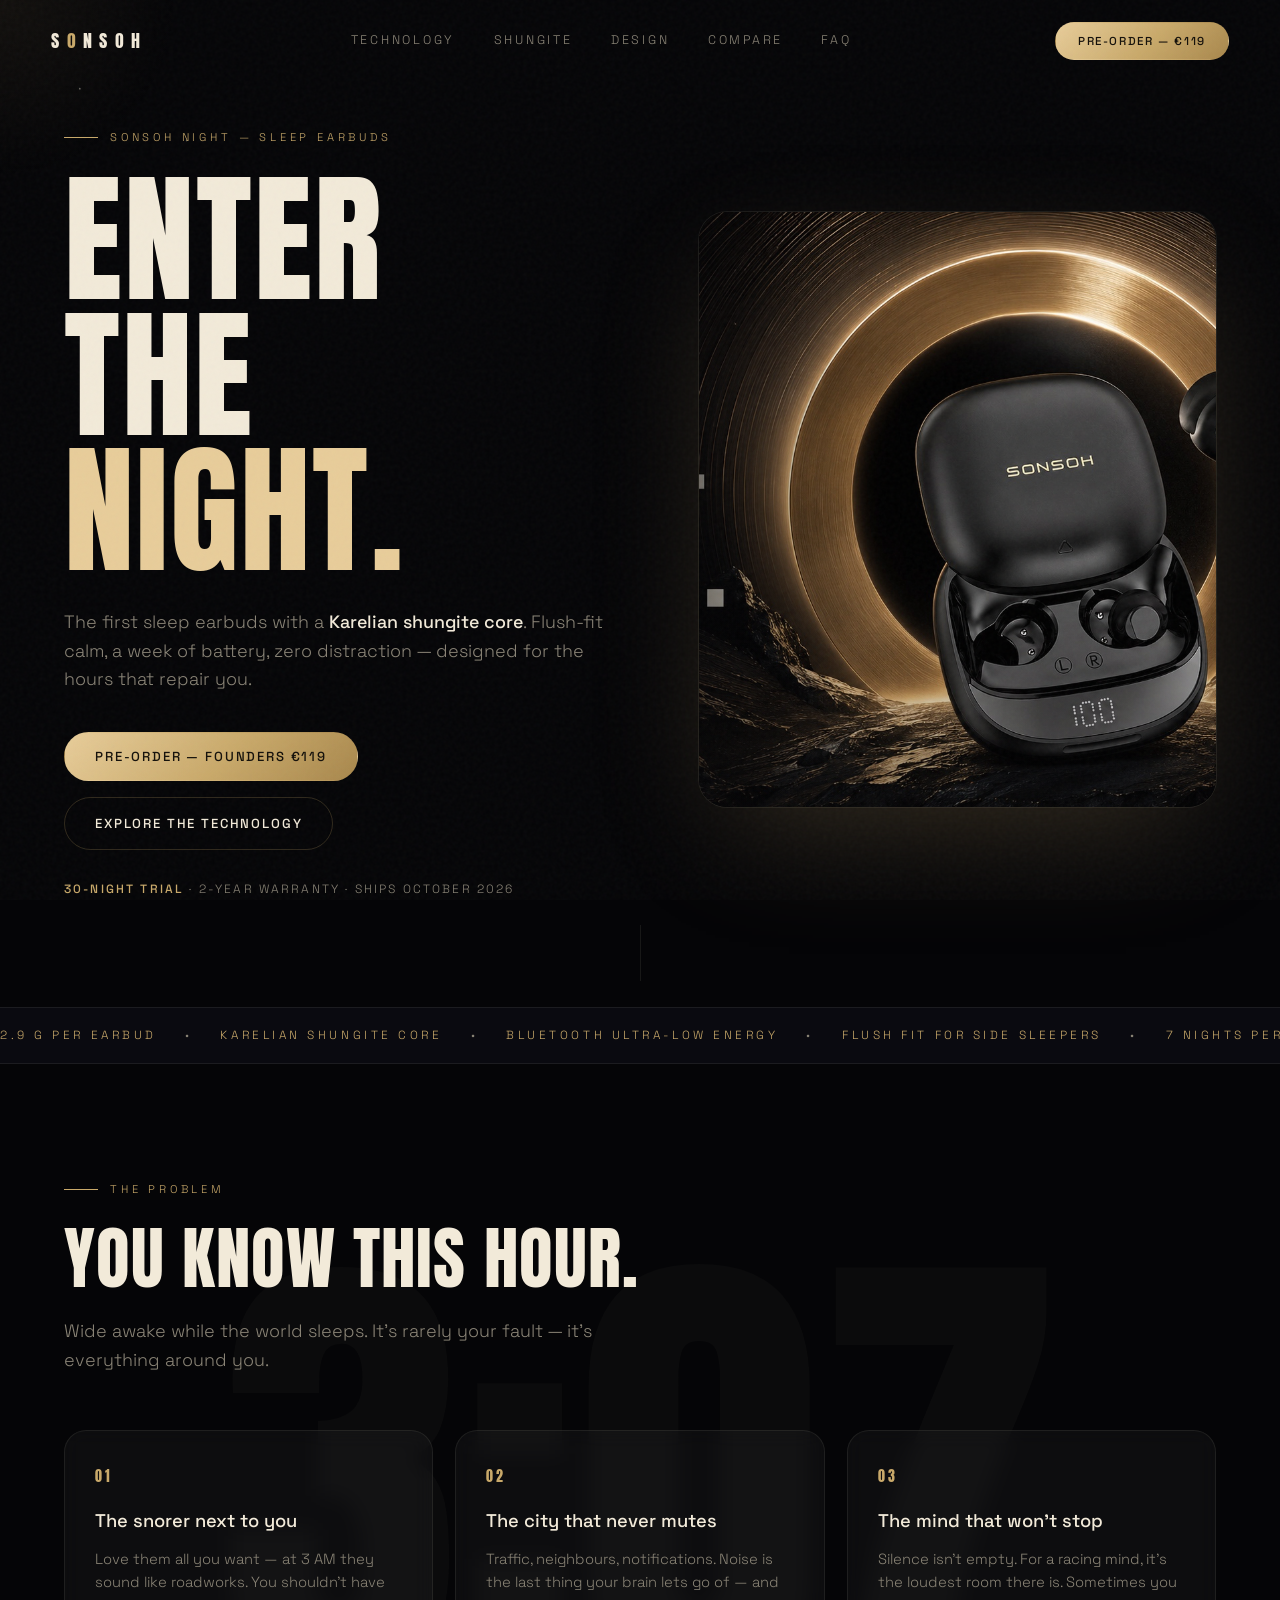
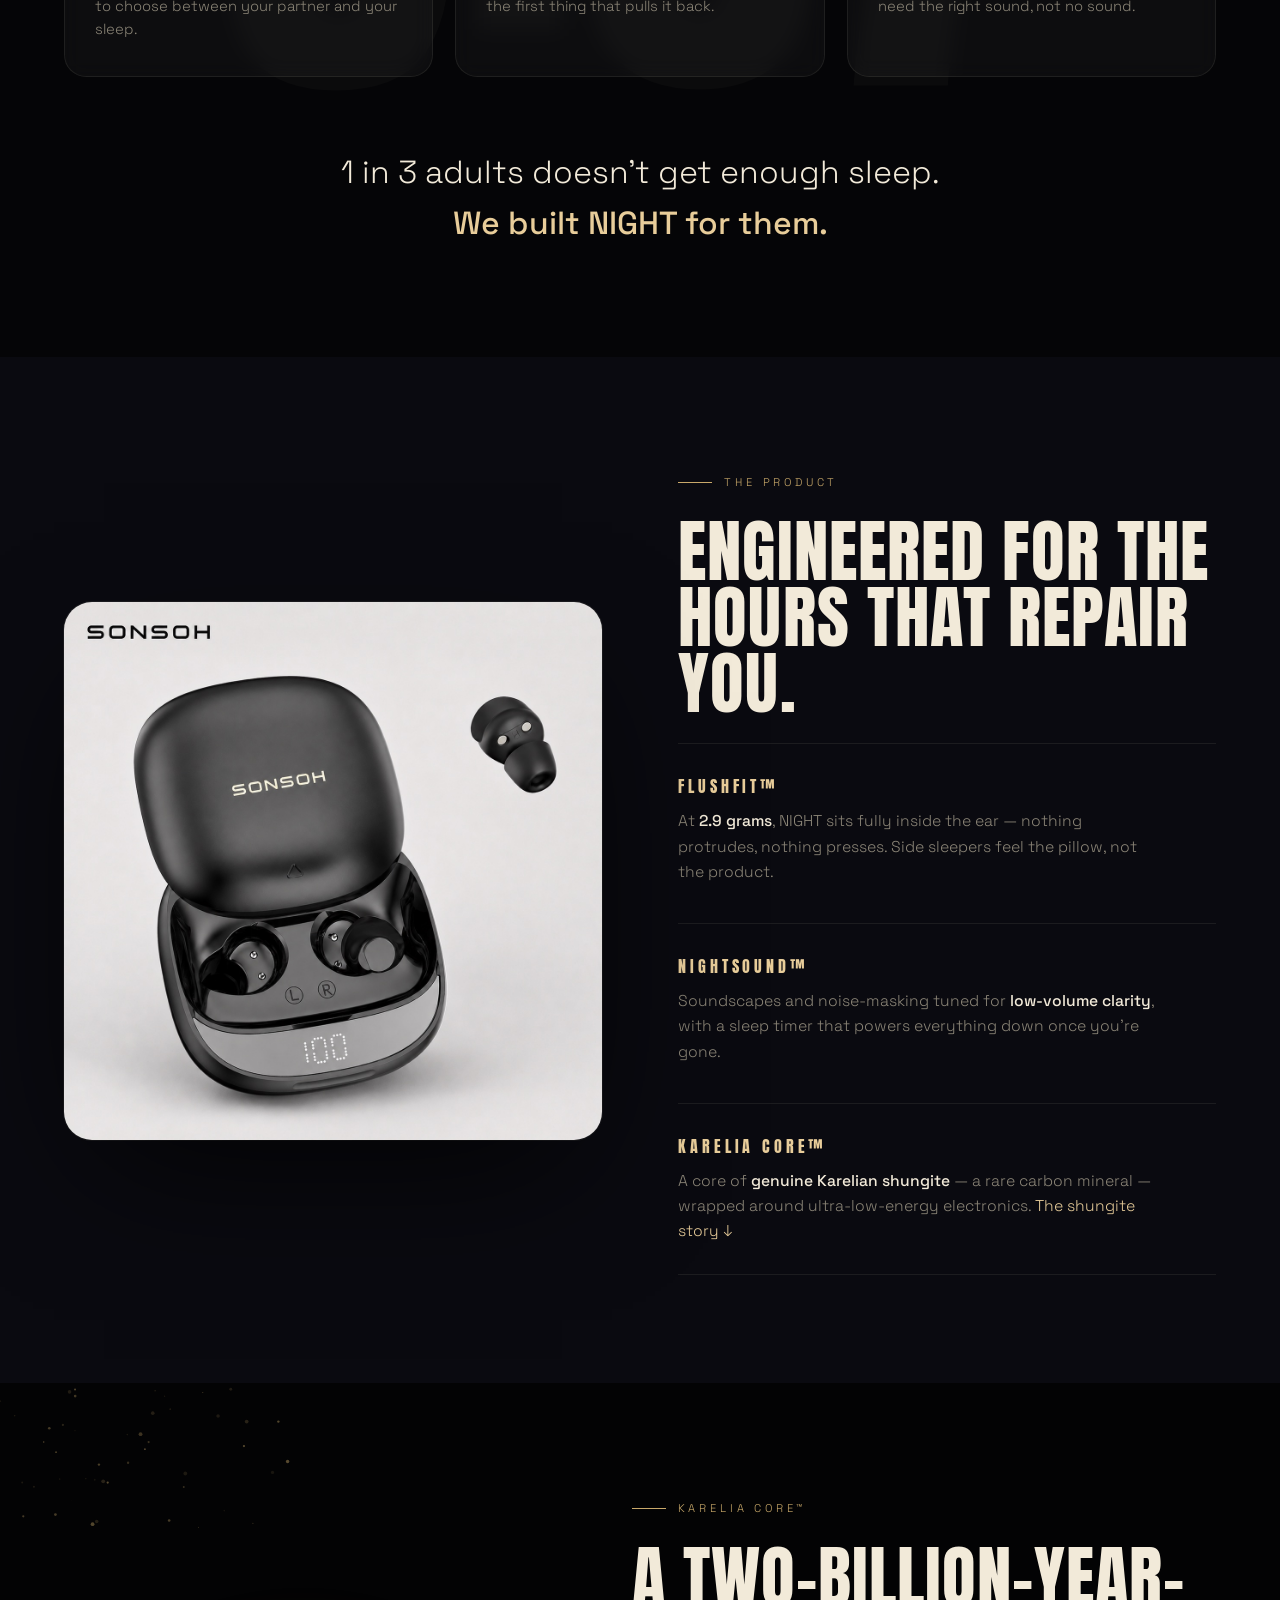
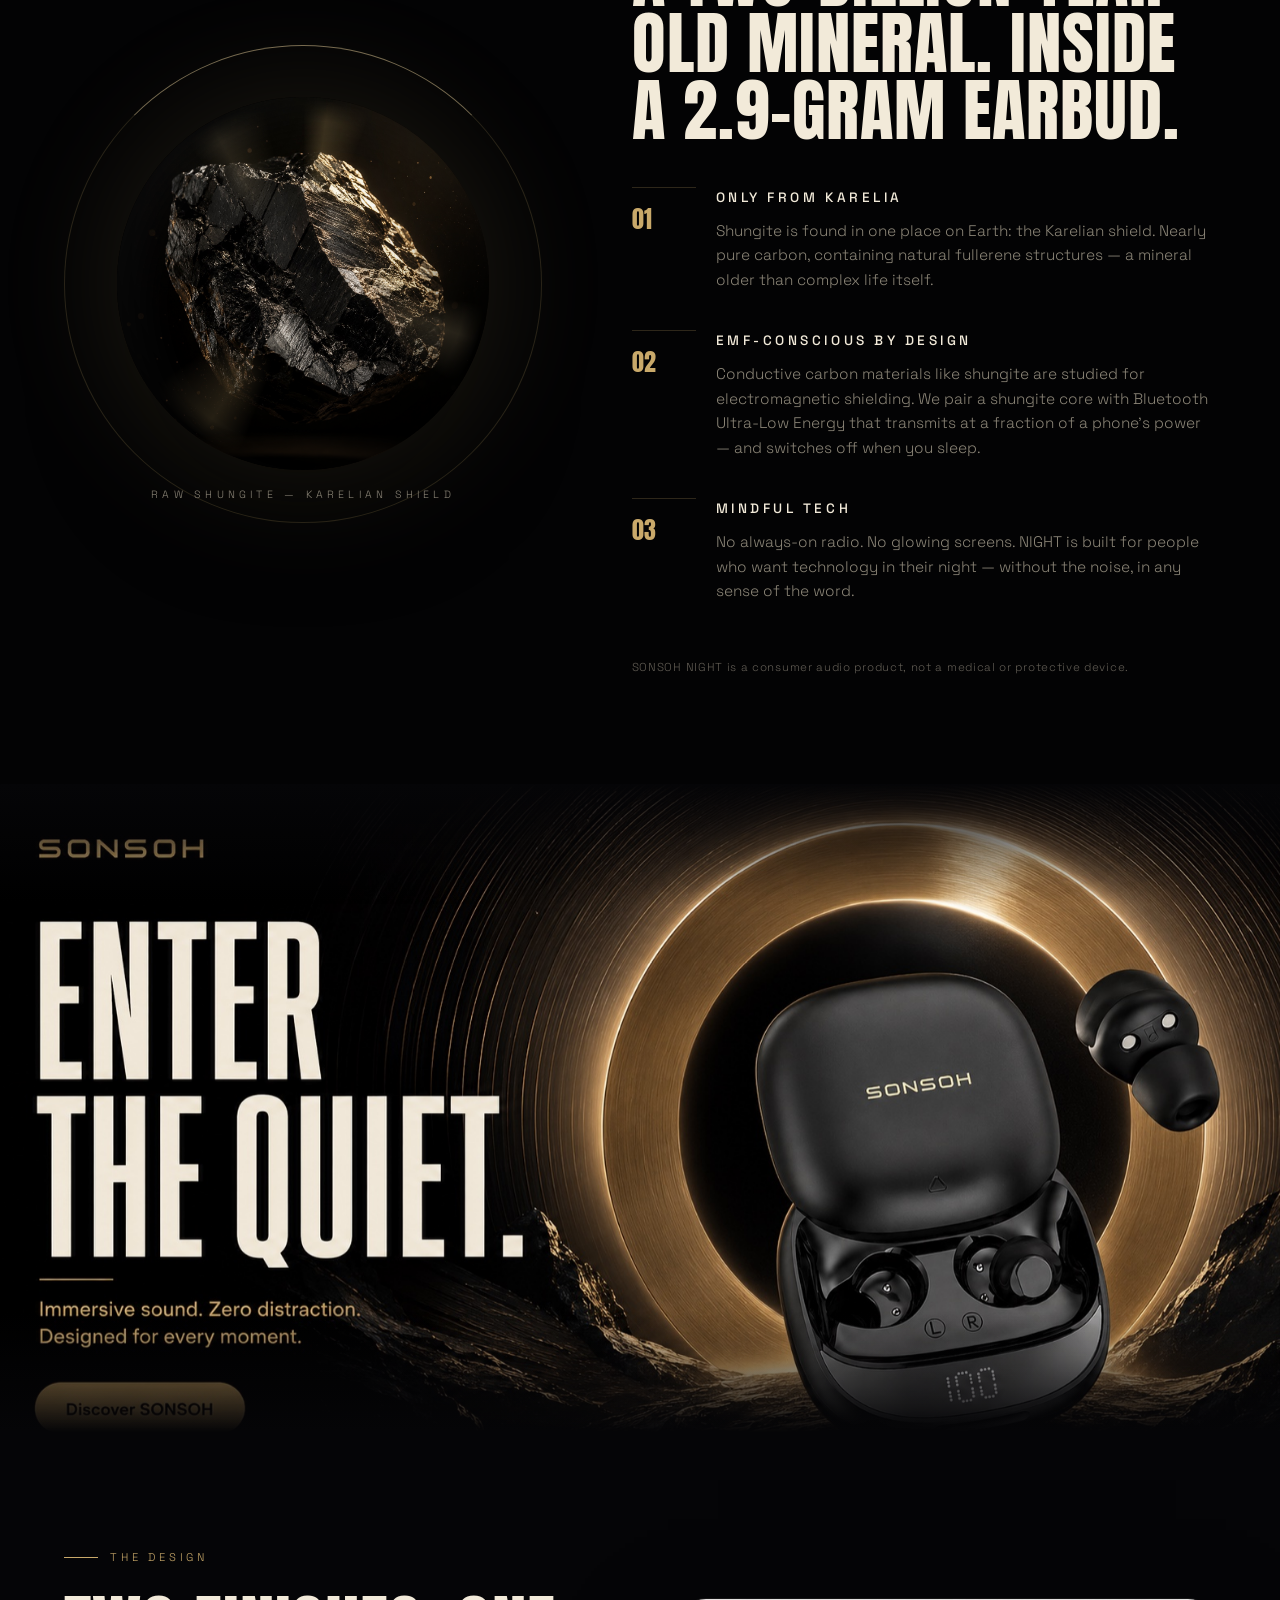
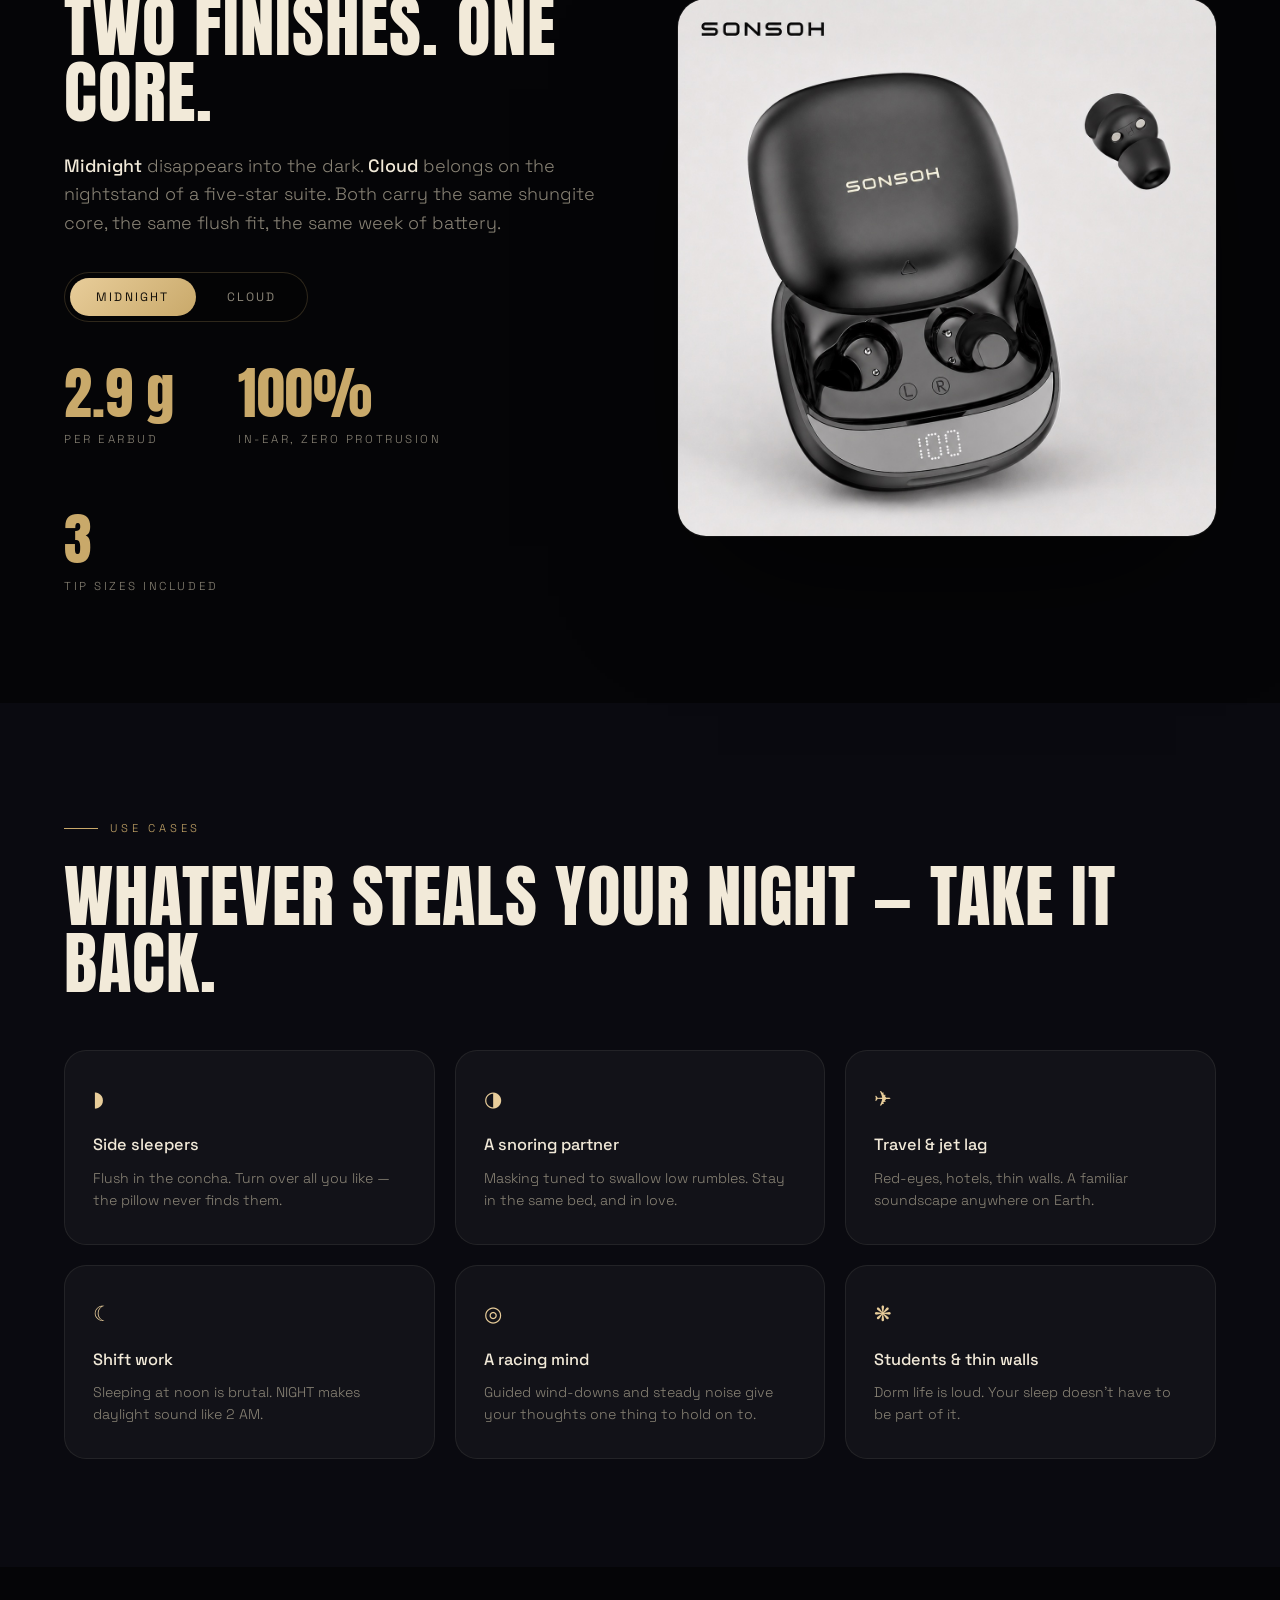
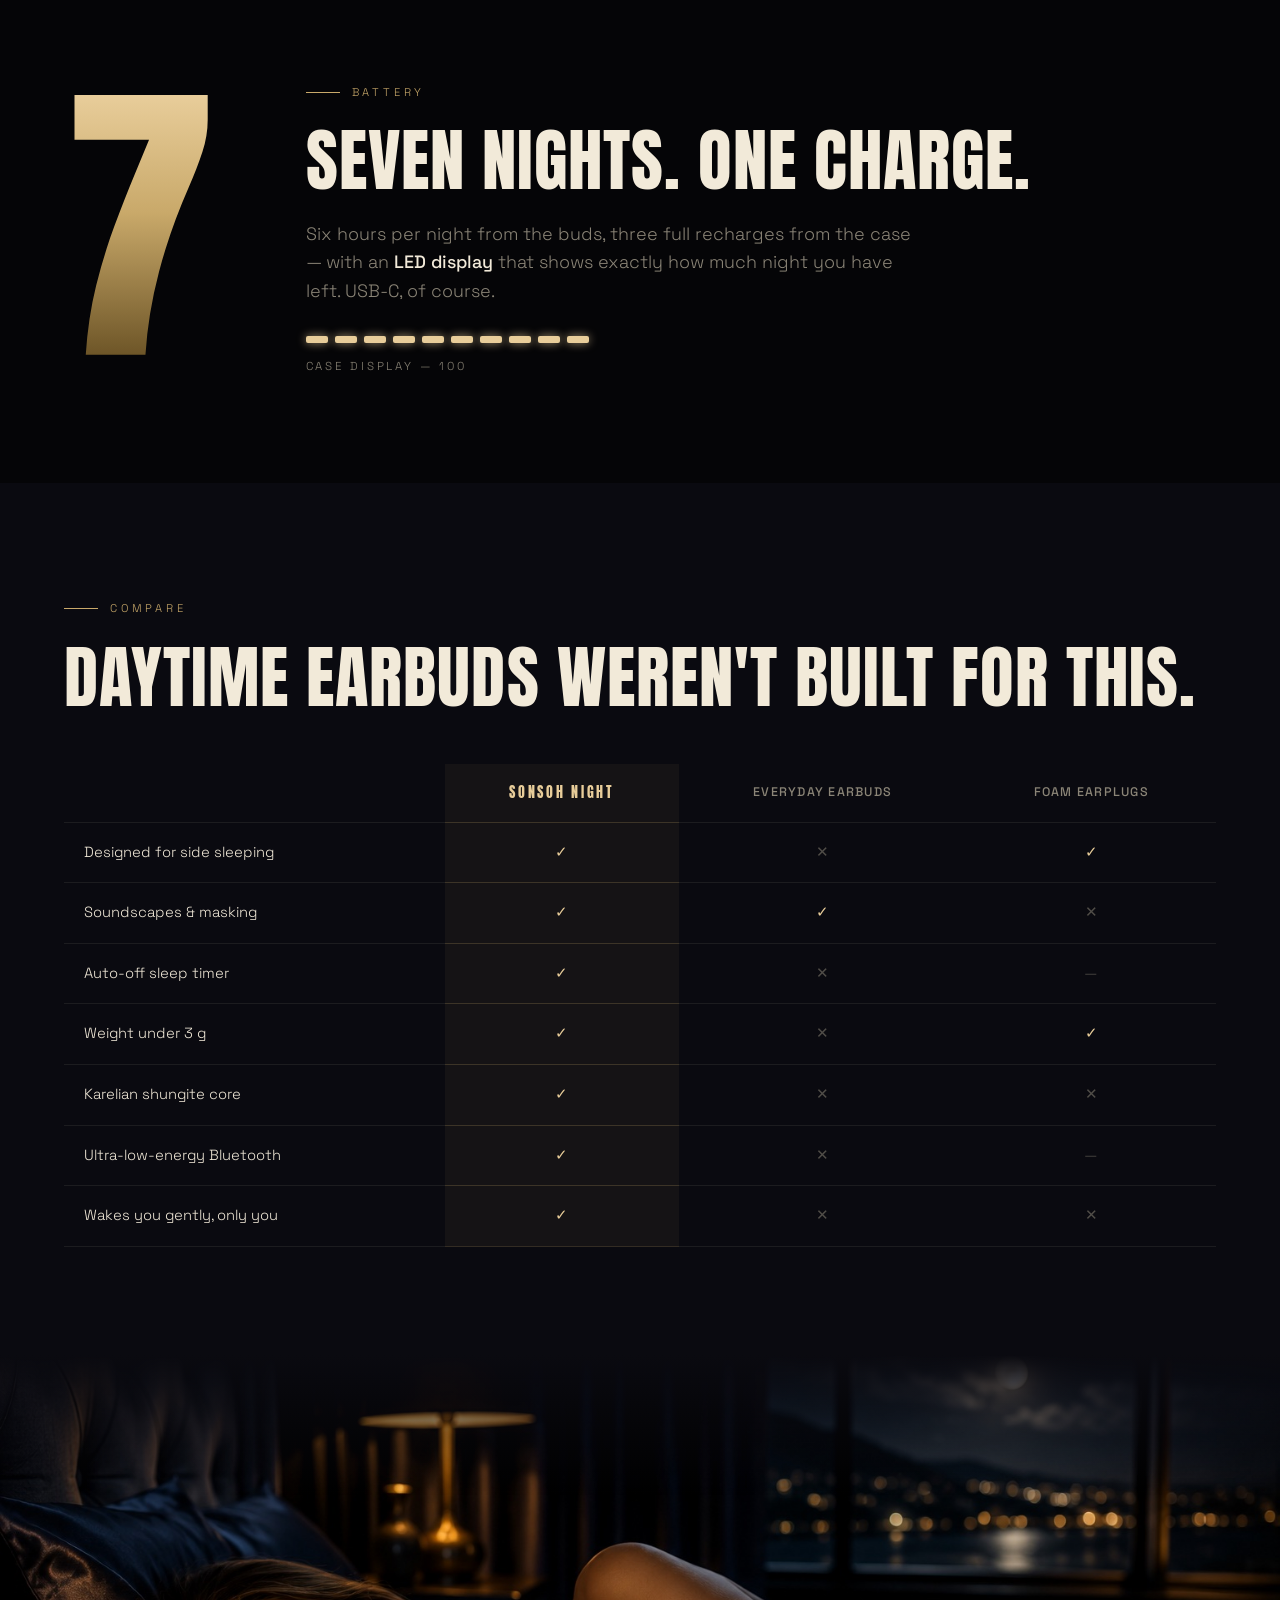
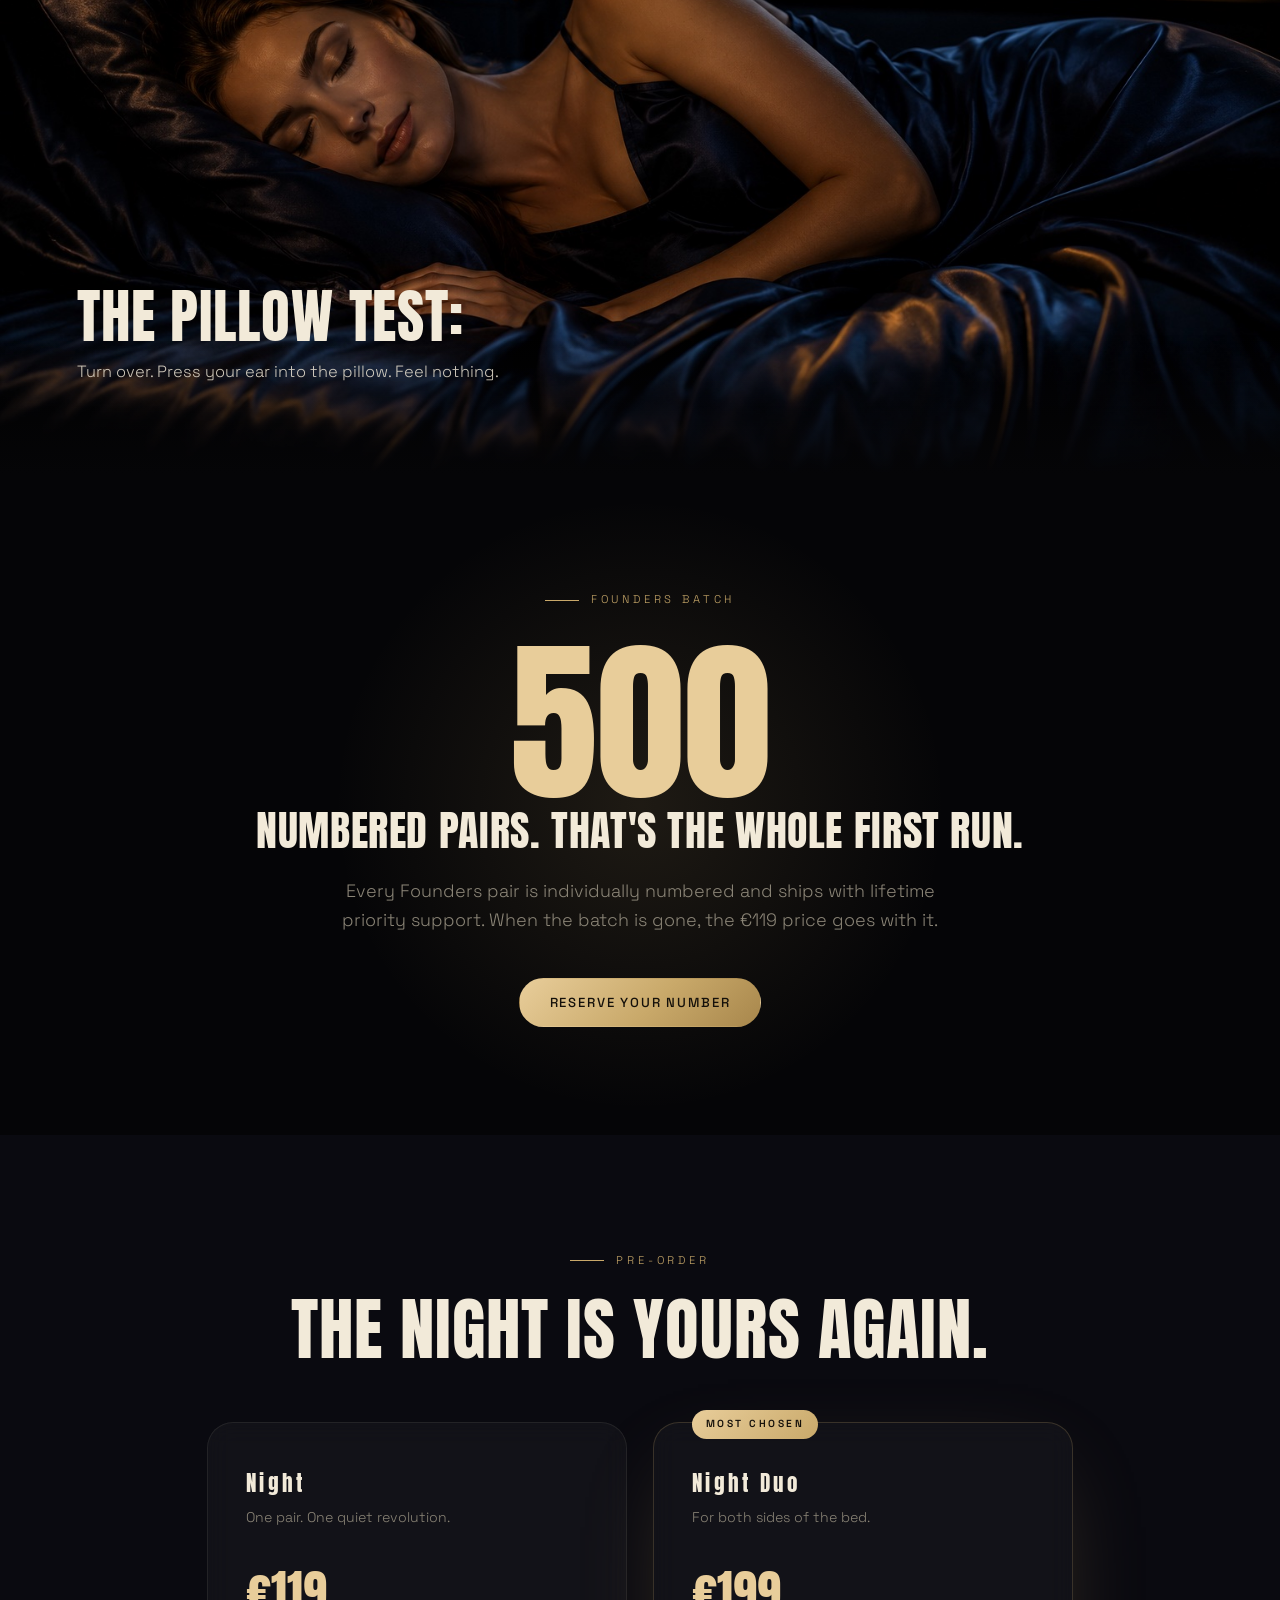
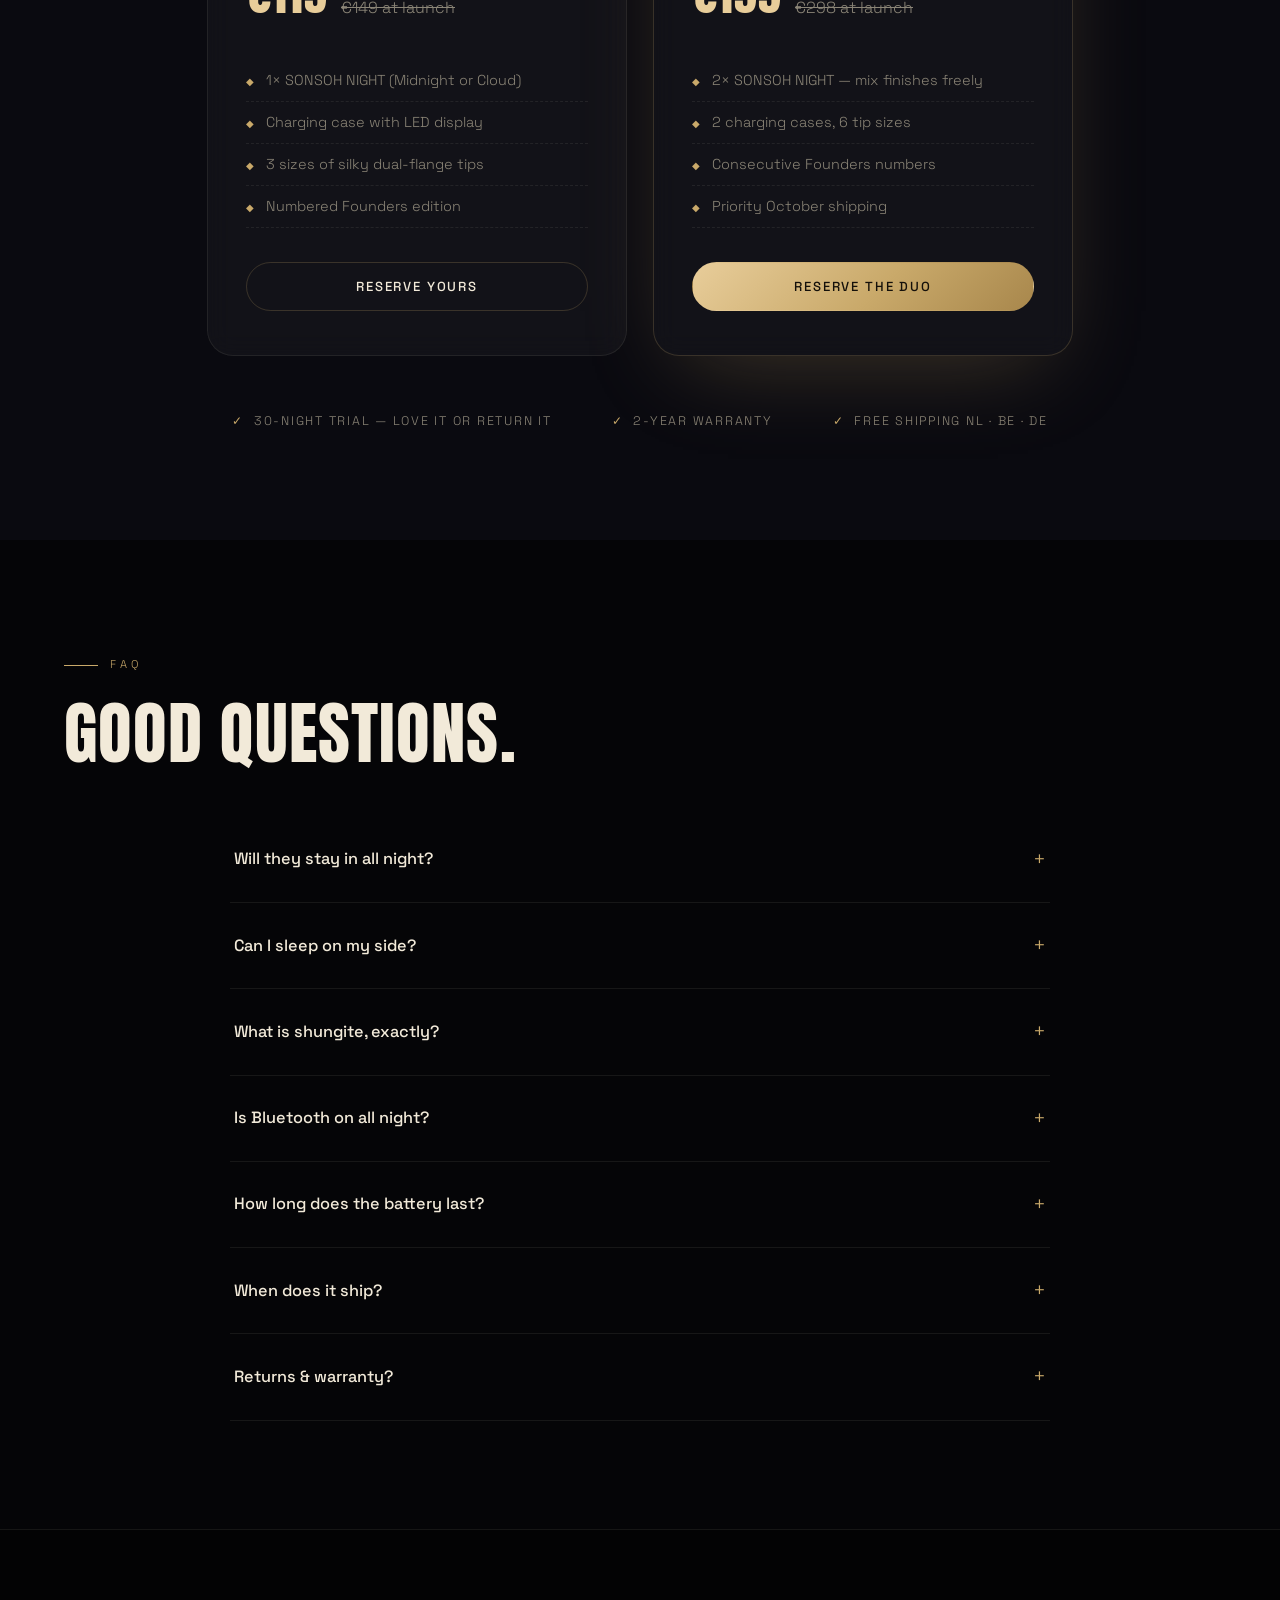
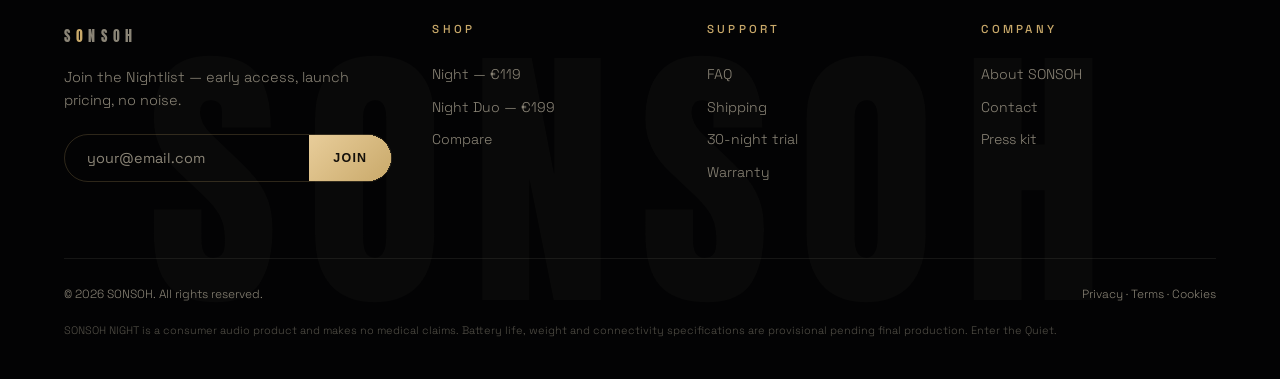
==== commit 5f6f4df2: "Add shungite macro and lifestyle imagery" ====
--- a/index.html
+++ b/index.html
@@ -155,7 +155,7 @@
       <div class="wrap">
         <div class="core-grid">
           <div class="orb-stage reveal">
-            <div class="orb"></div>
+            <div class="orb photo"></div>
             <span class="orb-label">Raw shungite — Karelian shield</span>
           </div>
           <div>
@@ -286,6 +286,17 @@
       </div>
     </section>
 
+    <!-- LIFESTYLE BREAK -->
+    <section id="lifestyle" aria-label="Sleeping with SONSOH NIGHT">
+      <img src="images/lifestyle.jpg" alt="Side sleeper wearing SONSOH NIGHT in a dark bedroom" loading="lazy" />
+      <div class="edge top" aria-hidden="true"></div>
+      <div class="edge bottom" aria-hidden="true"></div>
+      <div class="lifestyle-quote reveal">
+        <p class="display">The pillow test:</p>
+        <p class="q-sub">Turn over. Press your ear into the pillow. Feel nothing.</p>
+      </div>
+    </section>
+
     <!-- FOUNDERS -->
     <section id="founders">
       <div class="wrap">
--- a/styles.css
+++ b/styles.css
@@ -448,6 +448,10 @@
   animation: orb-float 7s ease-in-out infinite;
 }
 @keyframes orb-float { 0%,100% { transform: translateY(0); } 50% { transform: translateY(-16px); } }
+.orb.photo {
+  background: url("images/shungite-macro.jpg") center / cover no-repeat;
+}
+.orb.photo::before { opacity: 0.45; }
 .orb::before {
   content: ""; position: absolute; inset: 0; border-radius: 50%;
   background:
@@ -626,6 +630,21 @@
 .no { color: rgba(139, 133, 119, 0.55); }
 
 /* ============================================================
+   LIFESTYLE BREAK
+   ============================================================ */
+#lifestyle { padding: 0; height: clamp(420px, 80vh, 800px); overflow: hidden; position: relative; }
+#lifestyle img { width: 100%; height: 100%; object-fit: cover; object-position: center; }
+#lifestyle .edge { position: absolute; left: 0; right: 0; height: 140px; z-index: 2; }
+#lifestyle .edge.top { top: 0; background: linear-gradient(180deg, var(--bg-2), transparent); }
+#lifestyle .edge.bottom { bottom: 0; background: linear-gradient(0deg, var(--bg), transparent); }
+.lifestyle-quote {
+  position: absolute; left: clamp(20px, 6vw, 90px); bottom: clamp(40px, 10vh, 100px); z-index: 3;
+  max-width: 520px;
+}
+.lifestyle-quote .display { font-size: clamp(2rem, 4.6vw, 3.8rem); text-transform: uppercase; }
+.lifestyle-quote .q-sub { margin-top: 14px; color: var(--ink); opacity: 0.85; font-size: 1.02rem; }
+
+/* ============================================================
    FOUNDERS
    ============================================================ */
 #founders { background: var(--bg); text-align: center; overflow: hidden; }
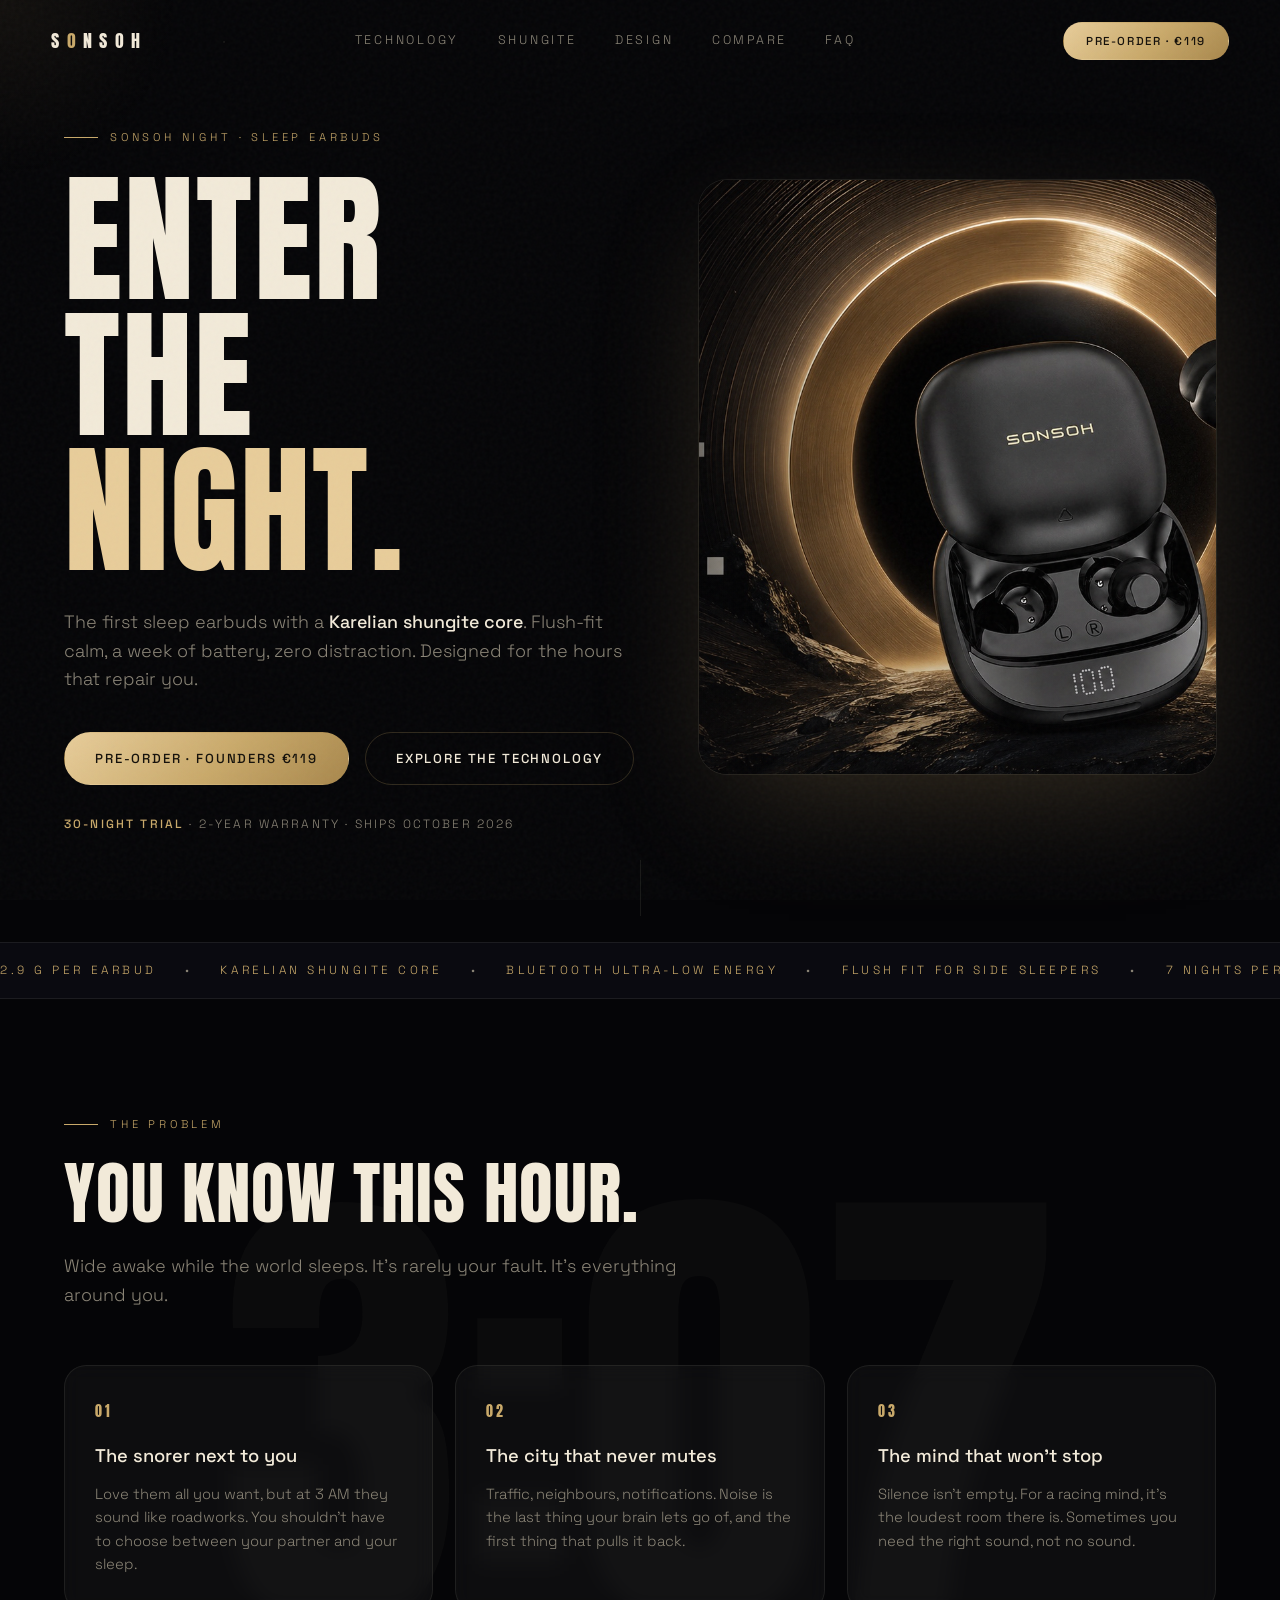
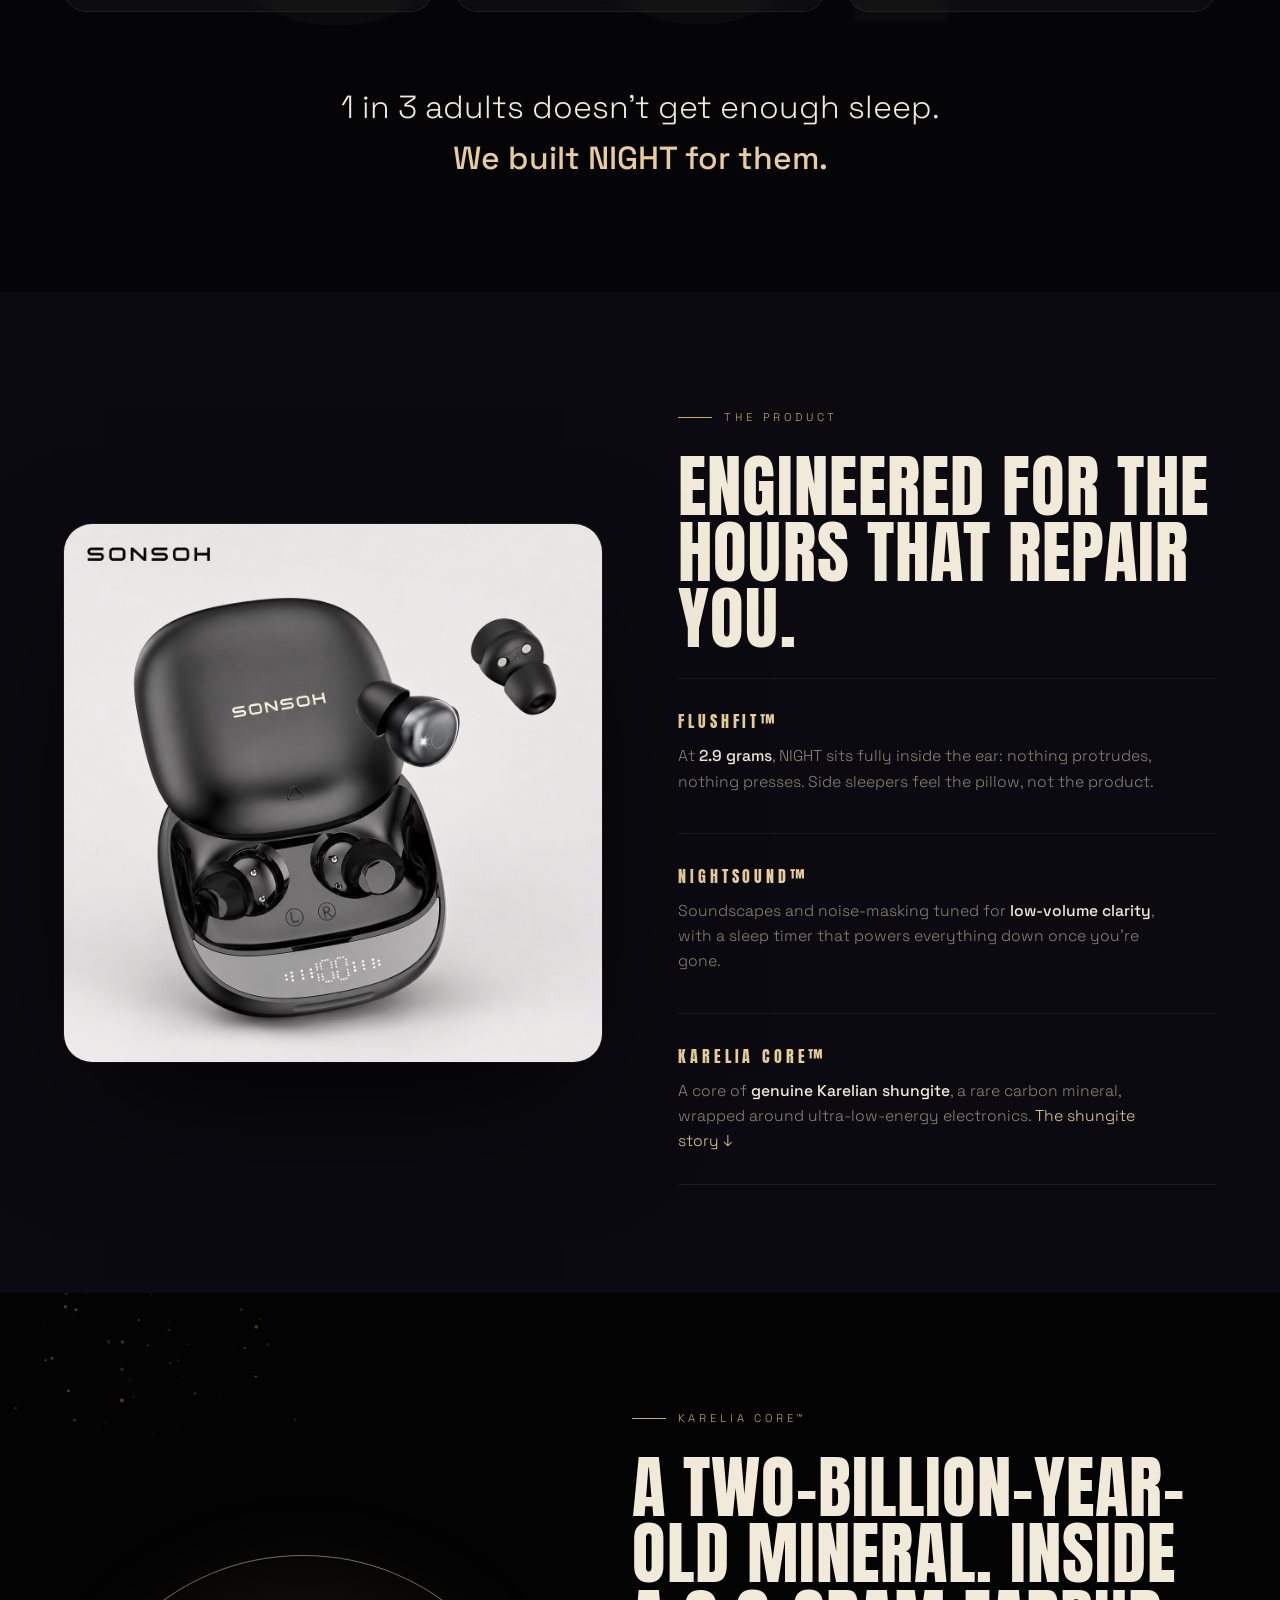
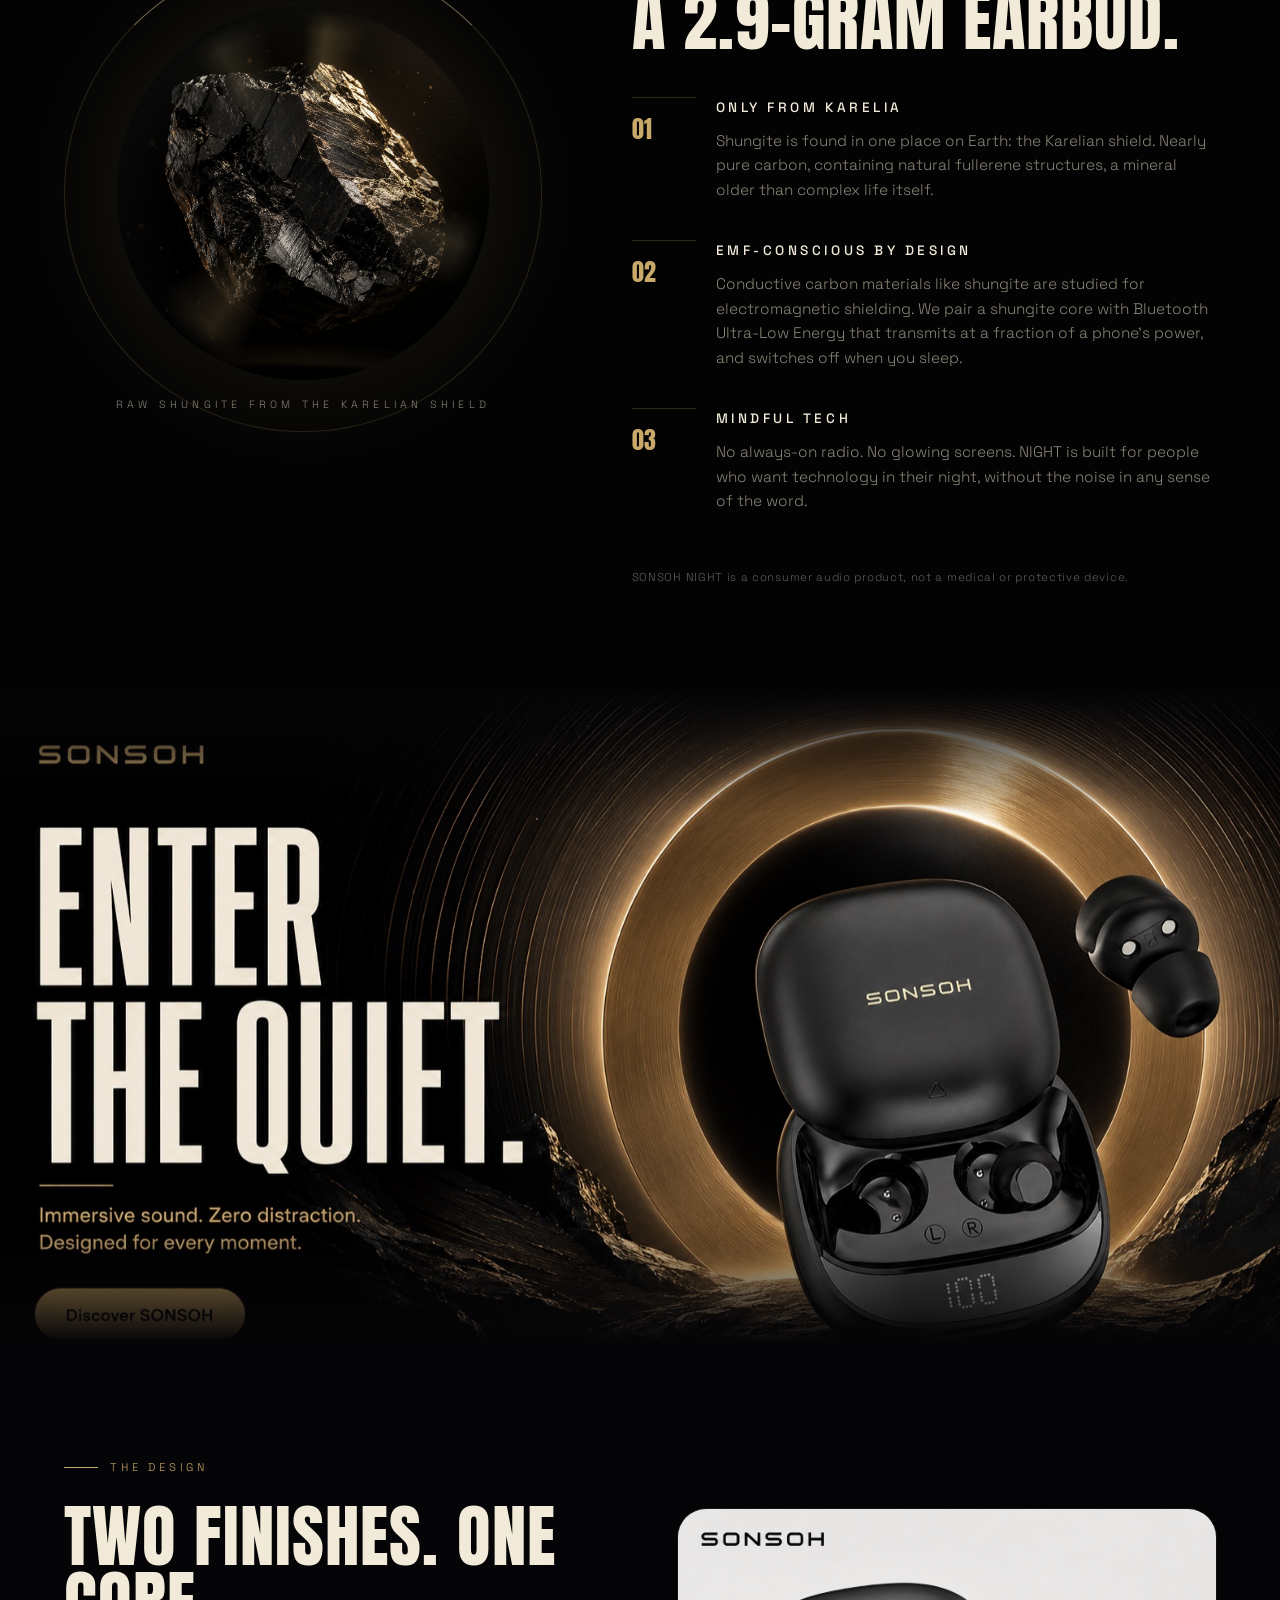
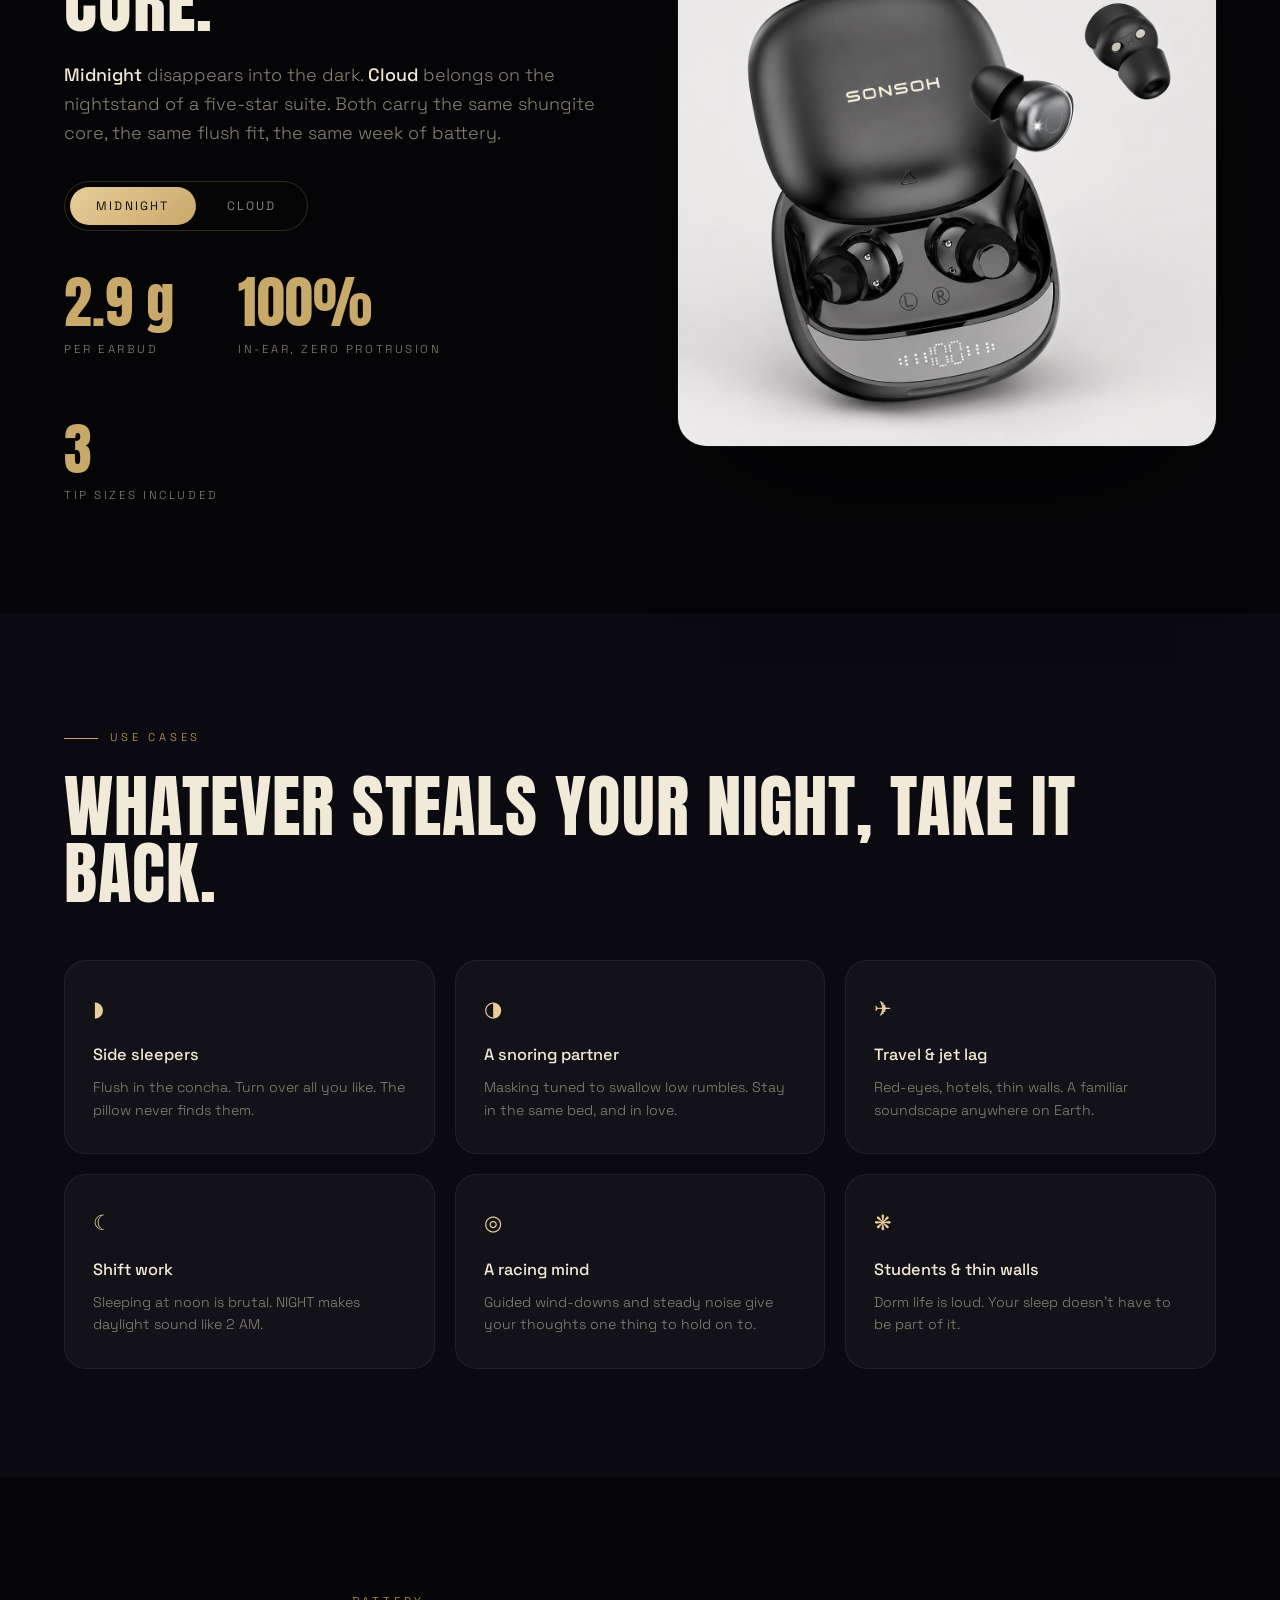
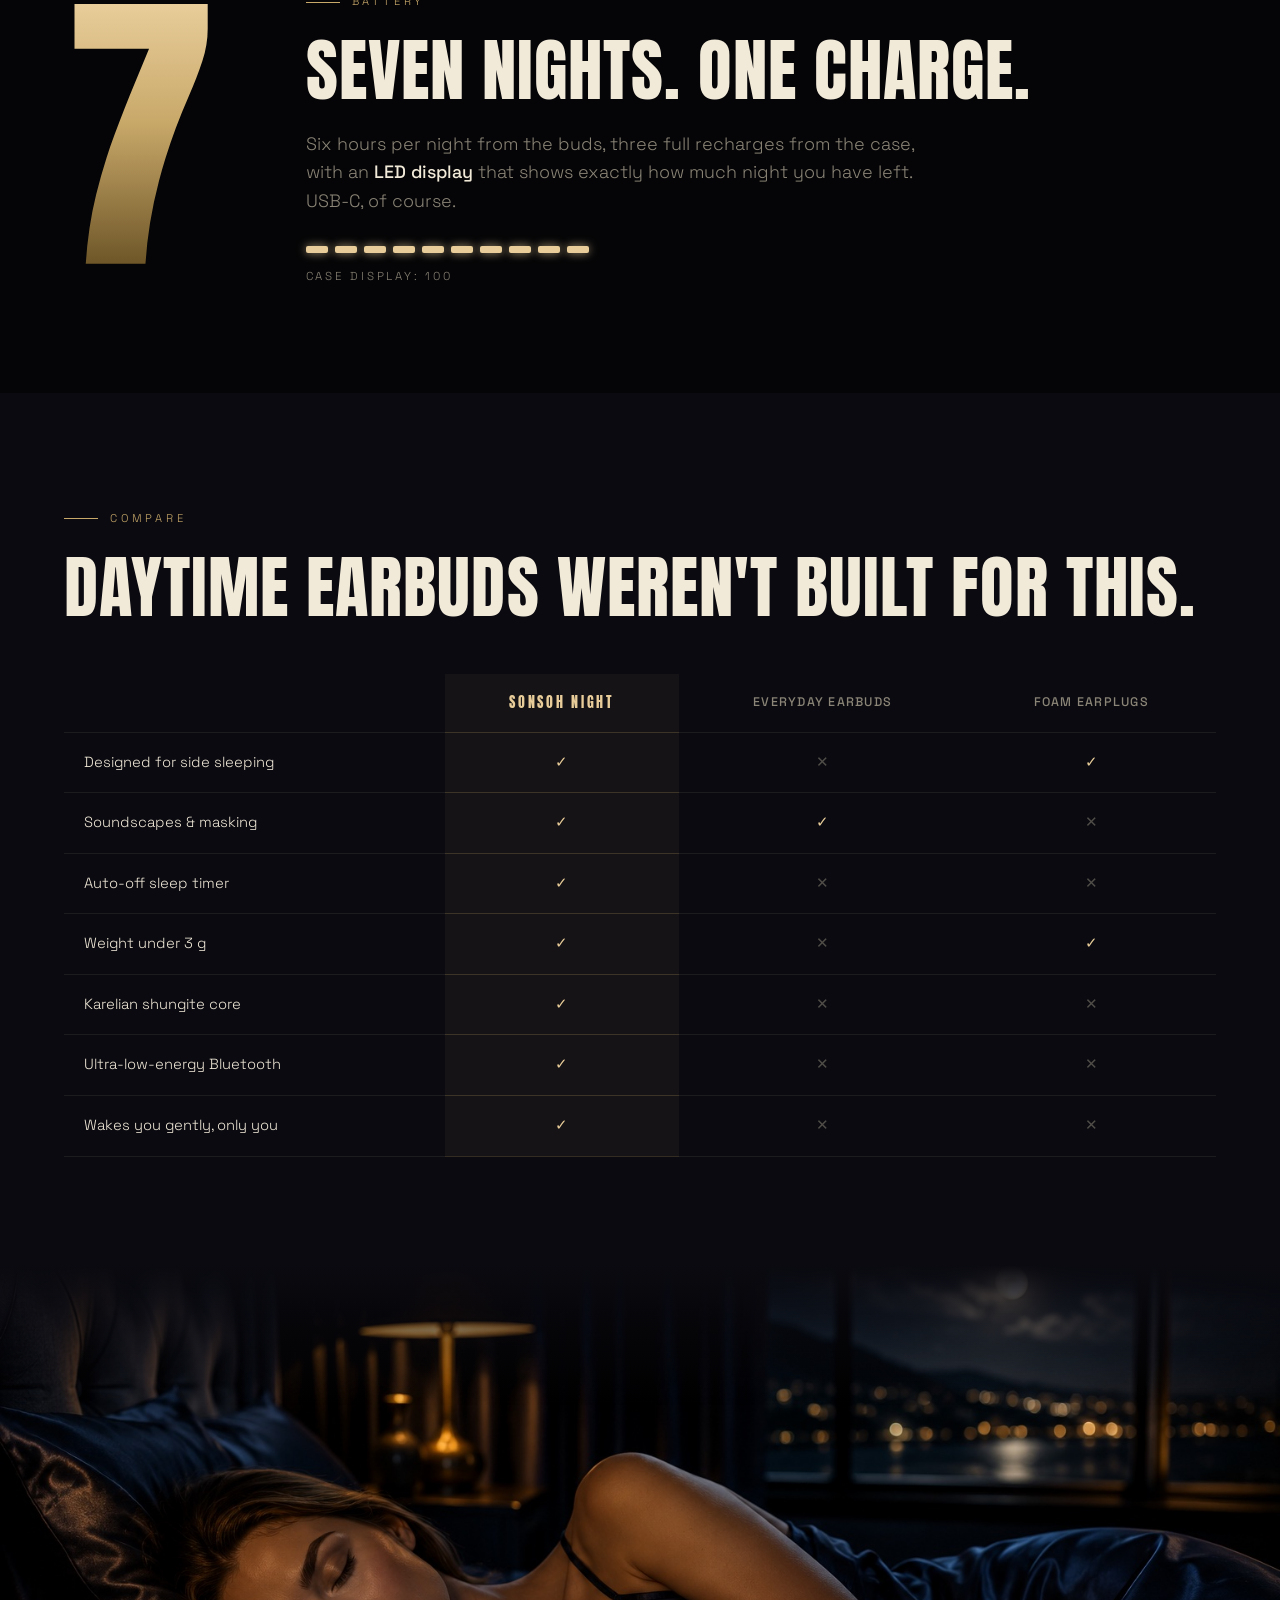
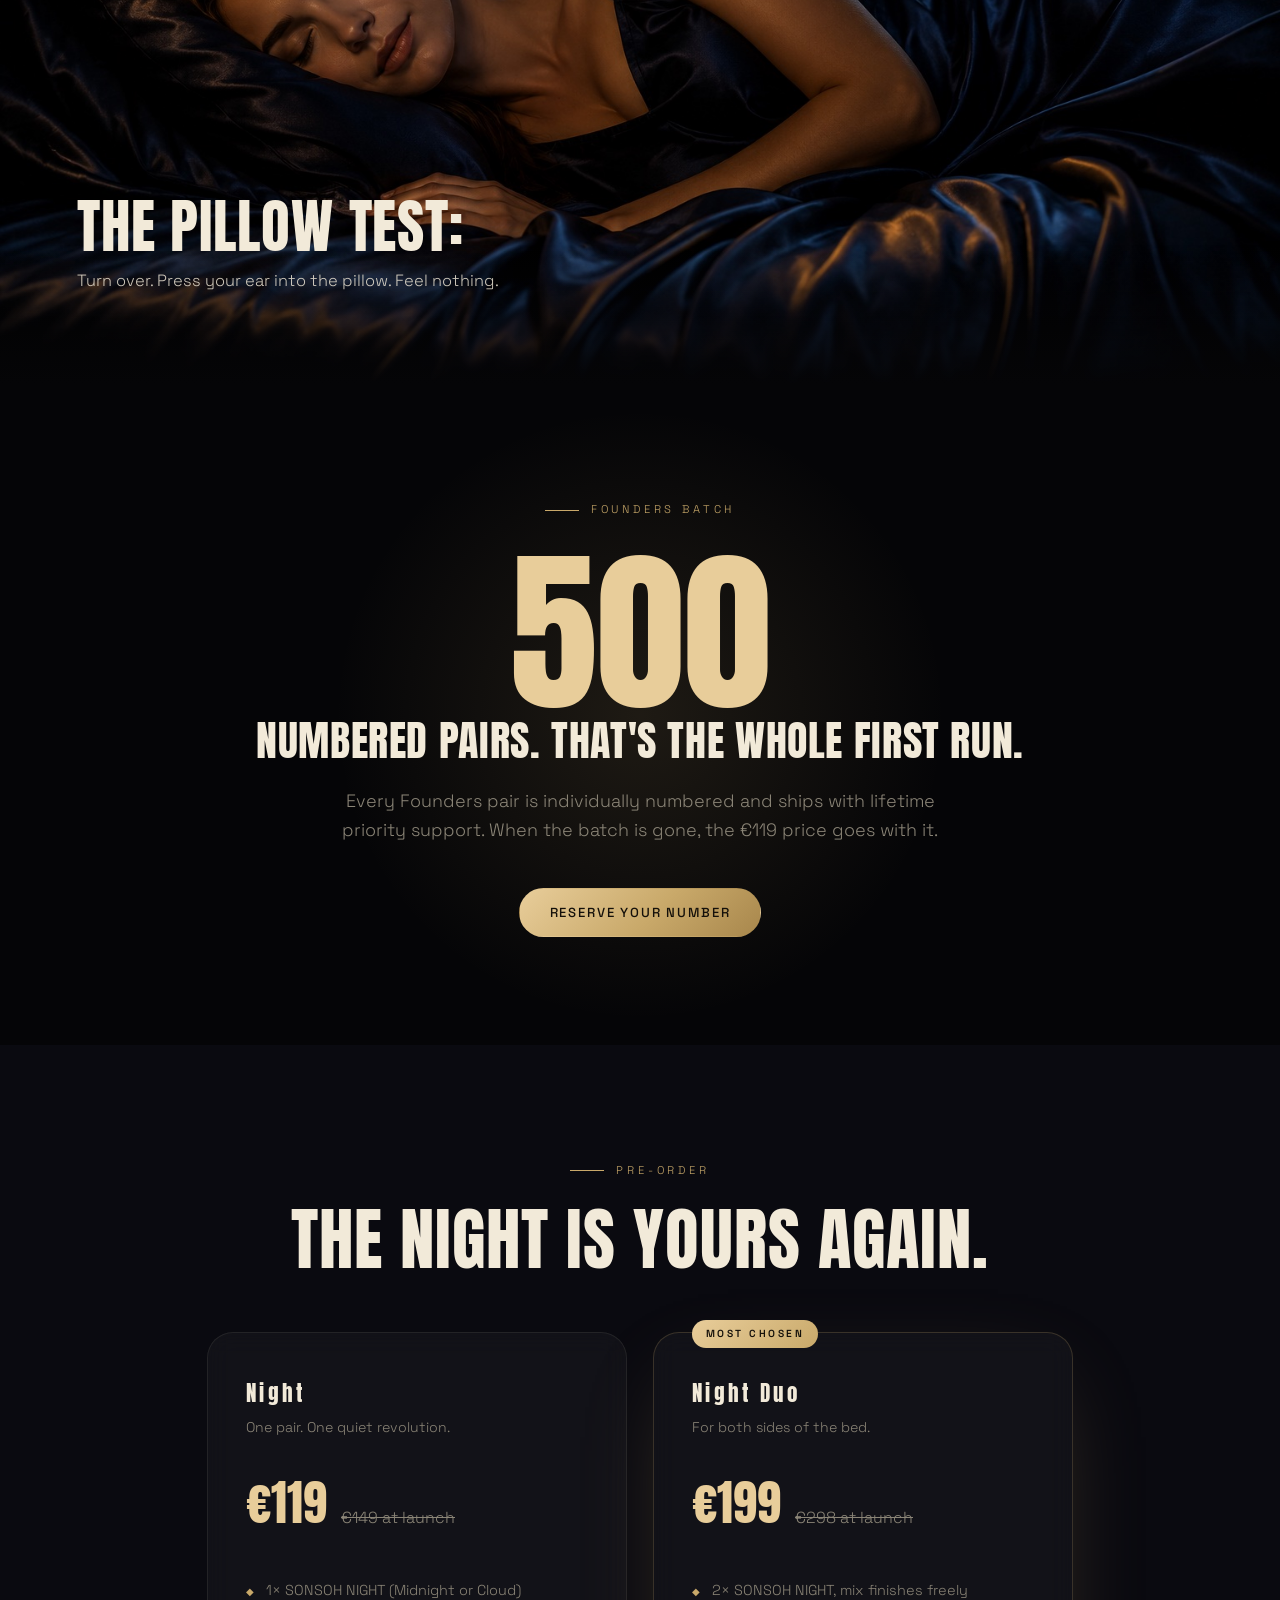
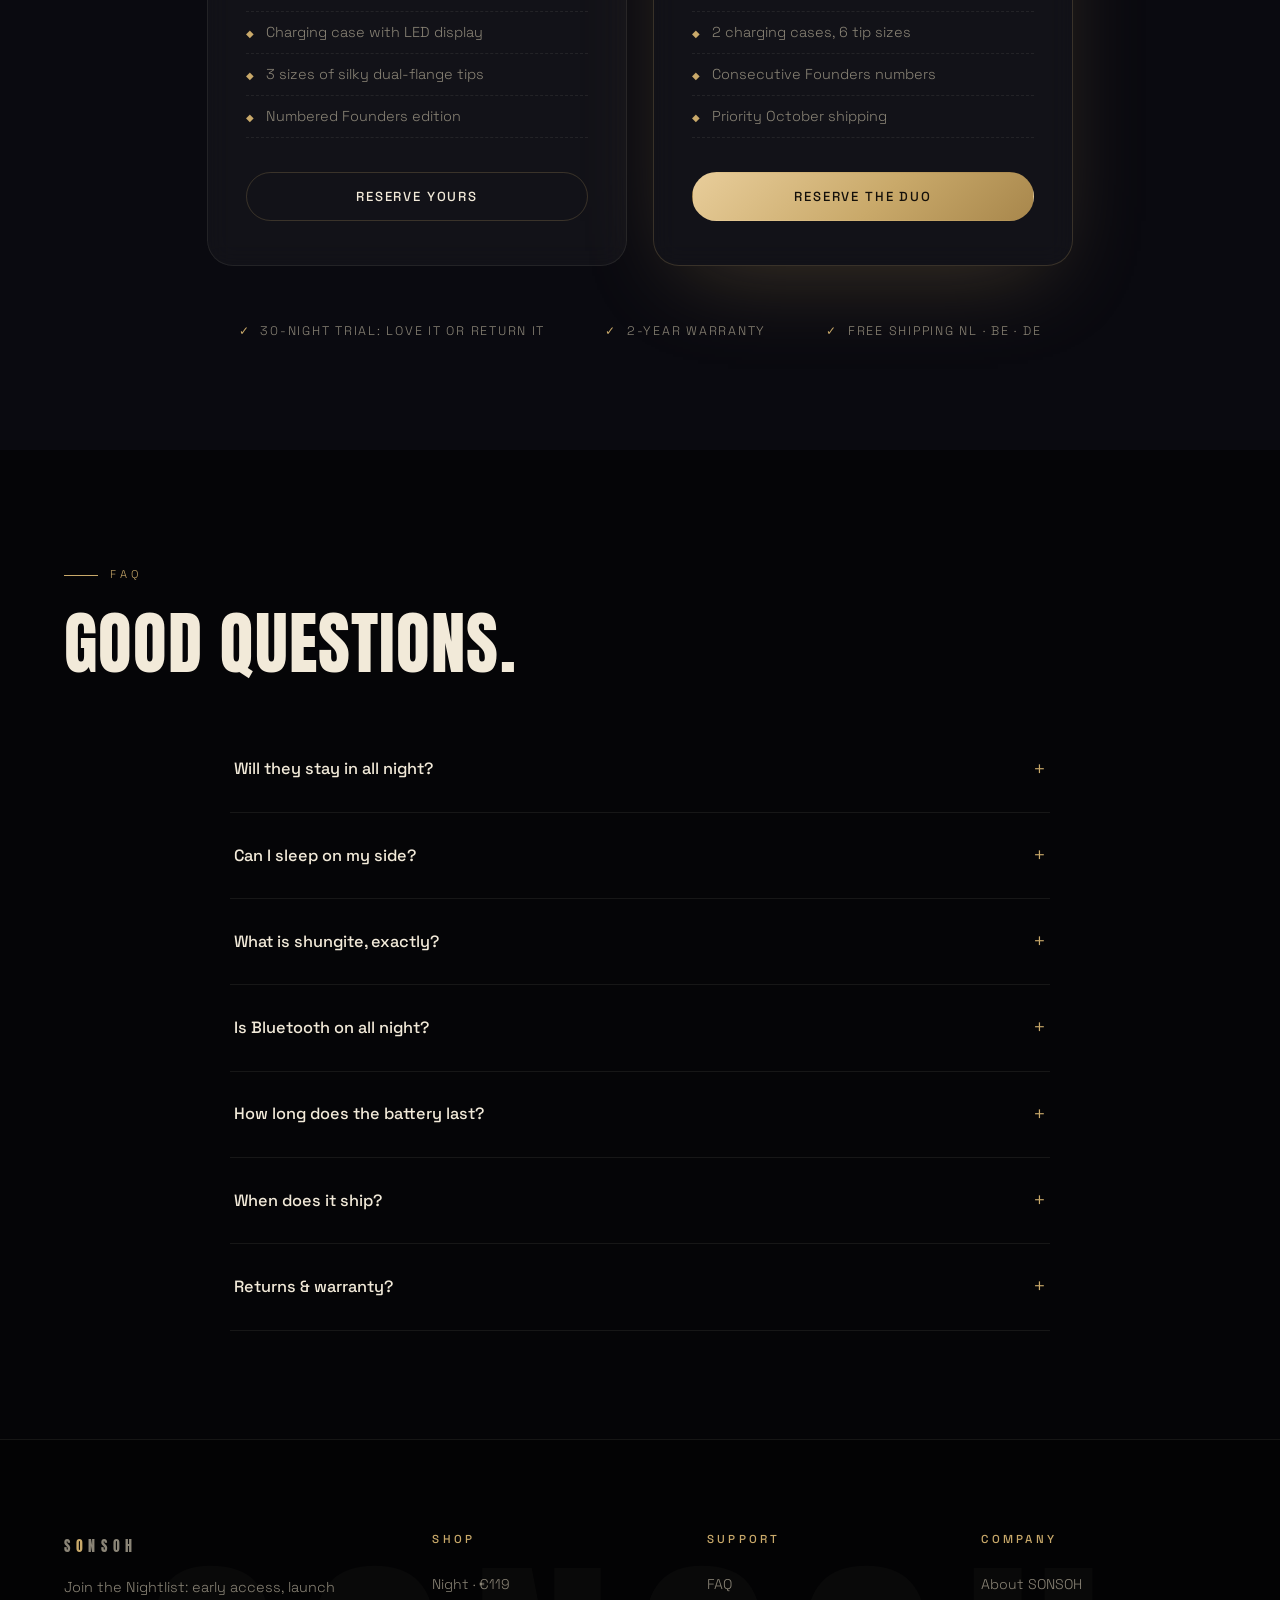
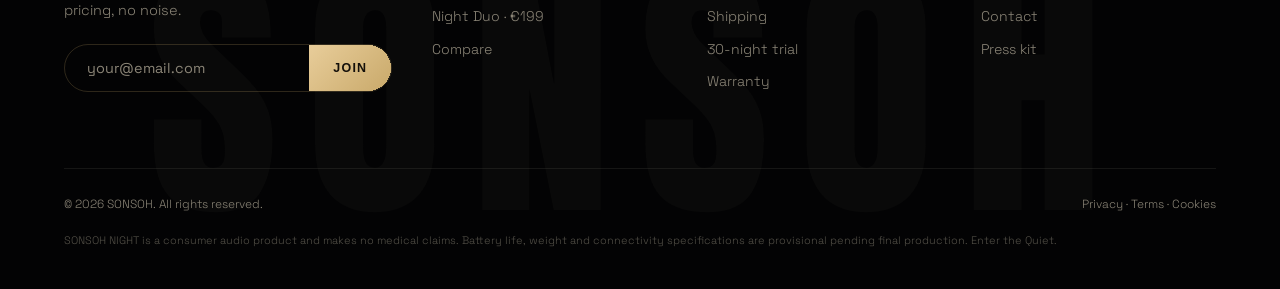
==== commit c3857ae0: "Clean copy, new midnight render, sonsoh.com domain files" ====
--- a/index.html
+++ b/index.html
@@ -3,11 +3,11 @@
 <head>
   <meta charset="UTF-8" />
   <meta name="viewport" content="width=device-width, initial-scale=1.0" />
-  <title>SONSOH NIGHT — Sleep Earbuds with a Karelian Shungite Core</title>
-  <meta name="description" content="Flush-fit sleep earbuds with soundscapes, a week of battery and a genuine Karelian shungite core. 30-night trial. Founders Batch — 500 numbered pairs." />
-  <meta property="og:title" content="SONSOH NIGHT — Enter the Night." />
+  <title>SONSOH NIGHT | Sleep Earbuds with a Karelian Shungite Core</title>
+  <meta name="description" content="Flush-fit sleep earbuds with soundscapes, a week of battery and a genuine Karelian shungite core. 30-night trial. Founders Batch of 500 numbered pairs." />
+  <meta property="og:title" content="SONSOH NIGHT: Enter the Night." />
   <meta property="og:description" content="The first sleep earbuds with a Karelian shungite core. Founders Batch: 500 numbered pairs." />
-  <meta property="og:image" content="images/hero-banner.jpg" />
+  <meta property="og:image" content="https://sonsoh.com/images/hero-banner.jpg" />
   <meta property="og:type" content="website" />
   <meta name="theme-color" content="#050507" />
   <link rel="icon" href="data:image/svg+xml,%3Csvg xmlns='http://www.w3.org/2000/svg' viewBox='0 0 64 64'%3E%3Crect width='64' height='64' rx='14' fill='%23050507'/%3E%3Ctext x='32' y='44' font-family='Arial Black,sans-serif' font-size='34' font-weight='900' fill='%23C9A96A' text-anchor='middle'%3ES%3C/text%3E%3C/svg%3E" />
@@ -28,7 +28,7 @@
 
   <!-- night clock -->
   <div id="night-clock" aria-hidden="true">
-    <span class="dot"></span><span class="t">23:47</span><span>— SCROLL THROUGH THE NIGHT</span>
+    <span class="dot"></span><span class="t">23:47</span><span>SCROLL THROUGH THE NIGHT</span>
   </div>
 
   <!-- nav -->
@@ -42,7 +42,7 @@
       <a href="#faq">FAQ</a>
     </nav>
     <div class="nav-right">
-      <button class="btn btn-gold btn-sm js-open-modal" data-variant="Midnight">Pre-order — €119</button>
+      <button class="btn btn-gold btn-sm js-open-modal" data-variant="Midnight">Pre-order · €119</button>
       <button id="hamburger" aria-label="Menu"><span></span><span></span><span></span></button>
     </div>
   </header>
@@ -53,7 +53,7 @@
     <a href="#design">Design</a>
     <a href="#compare">Compare</a>
     <a href="#faq">FAQ</a>
-    <button class="btn btn-gold js-open-modal" data-variant="Midnight">Pre-order — €119</button>
+    <button class="btn btn-gold js-open-modal" data-variant="Midnight">Pre-order · €119</button>
   </div>
 
   <main>
@@ -63,15 +63,15 @@
       <canvas id="starfield" aria-hidden="true"></canvas>
       <div class="hero-grid">
         <div class="hero-copy">
-          <span class="eyebrow">Sonsoh Night — Sleep Earbuds</span>
+          <span class="eyebrow">Sonsoh Night · Sleep Earbuds</span>
           <h1 class="display" aria-label="Enter the night.">
             <span class="line"><span>Enter</span></span>
             <span class="line"><span>the</span></span>
             <span class="line"><span>Night.</span></span>
           </h1>
-          <p class="lead hero-sub">The first sleep earbuds with a <strong>Karelian shungite core</strong>. Flush-fit calm, a week of battery, zero distraction — designed for the hours that repair you.</p>
+          <p class="lead hero-sub">The first sleep earbuds with a <strong>Karelian shungite core</strong>. Flush-fit calm, a week of battery, zero distraction. Designed for the hours that repair you.</p>
           <div class="hero-ctas">
-            <button class="btn btn-gold js-open-modal" data-variant="Midnight">Pre-order — Founders €119</button>
+            <button class="btn btn-gold js-open-modal" data-variant="Midnight">Pre-order · Founders €119</button>
             <a class="btn btn-ghost" href="#technology">Explore the technology</a>
           </div>
           <p class="hero-trust"><b>30-night trial</b> · 2-year warranty · Ships October 2026</p>
@@ -98,17 +98,17 @@
       <div class="wrap">
         <span class="eyebrow reveal">The problem</span>
         <h2 class="display reveal">You know this hour.</h2>
-        <p class="lead reveal" data-delay="1">Wide awake while the world sleeps. It's rarely your fault — it's everything around you.</p>
+        <p class="lead reveal" data-delay="1">Wide awake while the world sleeps. It's rarely your fault. It's everything around you.</p>
         <div class="problem-cards">
           <div class="card reveal">
             <div class="num">01</div>
             <h3>The snorer next to you</h3>
-            <p>Love them all you want — at 3 AM they sound like roadworks. You shouldn't have to choose between your partner and your sleep.</p>
+            <p>Love them all you want, but at 3 AM they sound like roadworks. You shouldn't have to choose between your partner and your sleep.</p>
           </div>
           <div class="card reveal" data-delay="1">
             <div class="num">02</div>
             <h3>The city that never mutes</h3>
-            <p>Traffic, neighbours, notifications. Noise is the last thing your brain lets go of — and the first thing that pulls it back.</p>
+            <p>Traffic, neighbours, notifications. Noise is the last thing your brain lets go of, and the first thing that pulls it back.</p>
           </div>
           <div class="card reveal" data-delay="2">
             <div class="num">03</div>
@@ -125,7 +125,7 @@
       <div class="wrap">
         <div class="tech-grid">
           <div class="tilt-frame reveal js-tilt">
-            <img src="images/case-midnight.jpg" alt="SONSOH NIGHT Midnight — open charging case with LED battery display" loading="lazy" />
+            <img src="images/case-midnight.jpg" alt="SONSOH NIGHT Midnight, open charging case with LED battery display" loading="lazy" />
           </div>
           <div>
             <span class="eyebrow reveal">The product</span>
@@ -133,7 +133,7 @@
             <div class="pillars">
               <div class="pillar reveal">
                 <span class="tag">Flushfit™</span>
-                <p>At <b>2.9 grams</b>, NIGHT sits fully inside the ear — nothing protrudes, nothing presses. Side sleepers feel the pillow, not the product.</p>
+                <p>At <b>2.9 grams</b>, NIGHT sits fully inside the ear: nothing protrudes, nothing presses. Side sleepers feel the pillow, not the product.</p>
               </div>
               <div class="pillar reveal" data-delay="1">
                 <span class="tag">Nightsound™</span>
@@ -141,7 +141,7 @@
               </div>
               <div class="pillar reveal" data-delay="2">
                 <span class="tag">Karelia Core™</span>
-                <p>A core of <b>genuine Karelian shungite</b> — a rare carbon mineral — wrapped around ultra-low-energy electronics. <a href="#core" style="color:var(--gold-2)">The shungite story ↓</a></p>
+                <p>A core of <b>genuine Karelian shungite</b>, a rare carbon mineral, wrapped around ultra-low-energy electronics. <a href="#core" style="color:var(--gold-2)">The shungite story ↓</a></p>
               </div>
             </div>
           </div>
@@ -156,7 +156,7 @@
         <div class="core-grid">
           <div class="orb-stage reveal">
             <div class="orb photo"></div>
-            <span class="orb-label">Raw shungite — Karelian shield</span>
+            <span class="orb-label">Raw shungite from the Karelian shield</span>
           </div>
           <div>
             <span class="eyebrow reveal">Karelia Core™</span>
@@ -166,21 +166,21 @@
                 <span class="idx">01</span>
                 <div>
                   <h3>Only from Karelia</h3>
-                  <p>Shungite is found in one place on Earth: the Karelian shield. Nearly pure carbon, containing natural fullerene structures — a mineral older than complex life itself.</p>
+                  <p>Shungite is found in one place on Earth: the Karelian shield. Nearly pure carbon, containing natural fullerene structures, a mineral older than complex life itself.</p>
                 </div>
               </div>
               <div class="core-point reveal" data-delay="1">
                 <span class="idx">02</span>
                 <div>
                   <h3>EMF-conscious by design</h3>
-                  <p>Conductive carbon materials like shungite are studied for electromagnetic shielding. We pair a shungite core with Bluetooth Ultra-Low Energy that transmits at a fraction of a phone's power — and switches off when you sleep.</p>
+                  <p>Conductive carbon materials like shungite are studied for electromagnetic shielding. We pair a shungite core with Bluetooth Ultra-Low Energy that transmits at a fraction of a phone's power, and switches off when you sleep.</p>
                 </div>
               </div>
               <div class="core-point reveal" data-delay="2">
                 <span class="idx">03</span>
                 <div>
                   <h3>Mindful tech</h3>
-                  <p>No always-on radio. No glowing screens. NIGHT is built for people who want technology in their night — without the noise, in any sense of the word.</p>
+                  <p>No always-on radio. No glowing screens. NIGHT is built for people who want technology in their night, without the noise in any sense of the word.</p>
                 </div>
               </div>
             </div>
@@ -191,8 +191,8 @@
     </section>
 
     <!-- CAMPAIGN BREAK -->
-    <section id="campaign" aria-label="SONSOH — Enter the Quiet campaign">
-      <img src="images/hero-banner.jpg" alt="SONSOH campaign — Enter the Quiet" loading="lazy" id="campaign-img" />
+    <section id="campaign" aria-label="SONSOH Enter the Quiet campaign">
+      <img src="images/hero-banner.jpg" alt="SONSOH campaign, Enter the Quiet" loading="lazy" id="campaign-img" />
       <div class="edge top" aria-hidden="true"></div>
       <div class="edge bottom" aria-hidden="true"></div>
     </section>
@@ -216,8 +216,8 @@
             </div>
           </div>
           <div class="variant-stage reveal">
-            <img src="images/case-midnight.jpg" alt="SONSOH NIGHT — Midnight finish" class="active" data-variant="midnight" />
-            <img src="images/case-cloud.jpg" alt="SONSOH NIGHT — Cloud finish" data-variant="cloud" loading="lazy" />
+            <img src="images/case-midnight.jpg" alt="SONSOH NIGHT, Midnight finish" class="active" data-variant="midnight" />
+            <img src="images/case-cloud.jpg" alt="SONSOH NIGHT, Cloud finish" data-variant="cloud" loading="lazy" />
           </div>
         </div>
       </div>
@@ -227,9 +227,9 @@
     <section id="cases">
       <div class="wrap">
         <span class="eyebrow reveal">Use cases</span>
-        <h2 class="display reveal">Whatever steals your night — take it back.</h2>
+        <h2 class="display reveal">Whatever steals your night, take it back.</h2>
         <div class="cases-grid">
-          <div class="case-card reveal"><div class="ic">◗</div><h3>Side sleepers</h3><p>Flush in the concha. Turn over all you like — the pillow never finds them.</p></div>
+          <div class="case-card reveal"><div class="ic">◗</div><h3>Side sleepers</h3><p>Flush in the concha. Turn over all you like. The pillow never finds them.</p></div>
           <div class="case-card reveal" data-delay="1"><div class="ic">◑</div><h3>A snoring partner</h3><p>Masking tuned to swallow low rumbles. Stay in the same bed, and in love.</p></div>
           <div class="case-card reveal" data-delay="2"><div class="ic">✈</div><h3>Travel &amp; jet lag</h3><p>Red-eyes, hotels, thin walls. A familiar soundscape anywhere on Earth.</p></div>
           <div class="case-card reveal"><div class="ic">☾</div><h3>Shift work</h3><p>Sleeping at noon is brutal. NIGHT makes daylight sound like 2 AM.</p></div>
@@ -247,11 +247,11 @@
           <div>
             <span class="eyebrow reveal">Battery</span>
             <h2 class="display reveal">Seven nights. One charge.</h2>
-            <p class="lead reveal" data-delay="1">Six hours per night from the buds, three full recharges from the case — with an <strong>LED display</strong> that shows exactly how much night you have left. USB-C, of course.</p>
+            <p class="lead reveal" data-delay="1">Six hours per night from the buds, three full recharges from the case, with an <strong>LED display</strong> that shows exactly how much night you have left. USB-C, of course.</p>
             <div class="led-strip reveal" data-delay="2" aria-hidden="true">
               <i></i><i></i><i></i><i></i><i></i><i></i><i></i><i></i><i></i><i></i>
             </div>
-            <p class="led-cap reveal" data-delay="2">Case display — 100</p>
+            <p class="led-cap reveal" data-delay="2">Case display: 100</p>
           </div>
         </div>
       </div>
@@ -275,10 +275,10 @@
             <tbody>
               <tr><td>Designed for side sleeping</td><td class="hl yes">✓</td><td class="no">✕</td><td class="yes">✓</td></tr>
               <tr><td>Soundscapes &amp; masking</td><td class="hl yes">✓</td><td class="yes">✓</td><td class="no">✕</td></tr>
-              <tr><td>Auto-off sleep timer</td><td class="hl yes">✓</td><td class="no">✕</td><td class="no">—</td></tr>
+              <tr><td>Auto-off sleep timer</td><td class="hl yes">✓</td><td class="no">✕</td><td class="no">✕</td></tr>
               <tr><td>Weight under 3 g</td><td class="hl yes">✓</td><td class="no">✕</td><td class="yes">✓</td></tr>
               <tr><td>Karelian shungite core</td><td class="hl yes">✓</td><td class="no">✕</td><td class="no">✕</td></tr>
-              <tr><td>Ultra-low-energy Bluetooth</td><td class="hl yes">✓</td><td class="no">✕</td><td class="no">—</td></tr>
+              <tr><td>Ultra-low-energy Bluetooth</td><td class="hl yes">✓</td><td class="no">✕</td><td class="no">✕</td></tr>
               <tr><td>Wakes you gently, only you</td><td class="hl yes">✓</td><td class="no">✕</td><td class="no">✕</td></tr>
             </tbody>
           </table>
@@ -332,7 +332,7 @@
             <p class="sub">For both sides of the bed.</p>
             <div class="price-line"><span class="now">€199</span><span class="was">€298 at launch</span></div>
             <ul>
-              <li>2× SONSOH NIGHT — mix finishes freely</li>
+              <li>2× SONSOH NIGHT, mix finishes freely</li>
               <li>2 charging cases, 6 tip sizes</li>
               <li>Consecutive Founders numbers</li>
               <li>Priority October shipping</li>
@@ -341,7 +341,7 @@
           </div>
         </div>
         <div class="assurance reveal" data-delay="2">
-          <span>30-night trial — love it or return it</span>
+          <span>30-night trial: love it or return it</span>
           <span>2-year warranty</span>
           <span>Free shipping NL · BE · DE</span>
         </div>
@@ -360,27 +360,27 @@
           </details>
           <details>
             <summary>Can I sleep on my side? <span class="plus">+</span></summary>
-            <p>That's exactly what NIGHT was designed for. The housing is fully recessed — we call it the pillow test: turn over, press your ear into the pillow, feel nothing. If you can feel them, use your 30-night trial.</p>
+            <p>That's exactly what NIGHT was designed for. The housing is fully recessed. We call it the pillow test: turn over, press your ear into the pillow, feel nothing. If you can feel them, use your 30-night trial.</p>
           </details>
           <details>
             <summary>What is shungite, exactly? <span class="plus">+</span></summary>
-            <p>Shungite is a rare, nearly pure-carbon mineral found only in Karelia, estimated to be around two billion years old. It naturally contains fullerene structures and is one of the few minerals studied for electromagnetic shielding as a conductive carbon material. We build a core of genuine shungite into every NIGHT earbud — a piece of deep time in a device built for deep sleep.</p>
+            <p>Shungite is a rare, nearly pure-carbon mineral found only in Karelia, estimated to be around two billion years old. It naturally contains fullerene structures and is one of the few minerals studied for electromagnetic shielding as a conductive carbon material. We build a core of genuine shungite into every NIGHT earbud, a piece of deep time in a device built for deep sleep.</p>
           </details>
           <details>
             <summary>Is Bluetooth on all night? <span class="plus">+</span></summary>
-            <p>No. NIGHT uses Bluetooth Ultra-Low Energy, which transmits at a small fraction of a phone's power — and the sleep timer switches the radio off entirely once you're asleep. For everyone who prefers to keep their nights analog, that low-transmission design plus the shungite core is the whole point of NIGHT.</p>
+            <p>No. NIGHT uses Bluetooth Ultra-Low Energy, which transmits at a small fraction of a phone's power, and the sleep timer switches the radio off entirely once you're asleep. For everyone who prefers to keep their nights analog, that low-transmission design plus the shungite core is the whole point of NIGHT.</p>
           </details>
           <details>
             <summary>How long does the battery last? <span class="plus">+</span></summary>
-            <p>Up to six hours of continuous playback per night, and the case holds three additional full charges — about a week of nights. The LED display on the case shows the exact percentage remaining, and USB-C tops everything up fast.</p>
+            <p>Up to six hours of continuous playback per night, and the case holds three additional full charges, about a week of nights. The LED display on the case shows the exact percentage remaining, and USB-C tops everything up fast.</p>
           </details>
           <details>
             <summary>When does it ship? <span class="plus">+</span></summary>
-            <p>The Founders Batch — 500 numbered pairs — ships in October 2026. Reserving today costs nothing: you'll receive a payment link when your number is ready to ship, and your 30-night trial starts on delivery, not on order.</p>
+            <p>The Founders Batch of 500 numbered pairs ships in October 2026. Reserving today costs nothing: you'll receive a payment link when your number is ready to ship, and your 30-night trial starts on delivery, not on order.</p>
           </details>
           <details>
             <summary>Returns &amp; warranty? <span class="plus">+</span></summary>
-            <p>Sleep with NIGHT for 30 nights. If it isn't the best sleep purchase you've made, return it for a full refund — no questions, no restocking games. Every pair carries a 2-year warranty.</p>
+            <p>Sleep with NIGHT for 30 nights. If it isn't the best sleep purchase you've made, return it for a full refund. No questions, no restocking games. Every pair carries a 2-year warranty.</p>
           </details>
         </div>
       </div>
@@ -394,7 +394,7 @@
     <div class="foot-grid">
       <div class="nightlist">
         <a class="logo" href="#hero">S<em>O</em>NSOH</a>
-        <p>Join the Nightlist — early access, launch pricing, no noise.</p>
+        <p>Join the Nightlist: early access, launch pricing, no noise.</p>
         <form class="nl-form" id="nightlist-form">
           <input type="email" placeholder="your@email.com" required aria-label="Email address" />
           <button type="submit">Join</button>
@@ -402,8 +402,8 @@
       </div>
       <div>
         <h4>Shop</h4>
-        <a href="#preorder">Night — €119</a>
-        <a href="#preorder">Night Duo — €199</a>
+        <a href="#preorder">Night · €119</a>
+        <a href="#preorder">Night Duo · €199</a>
         <a href="#compare">Compare</a>
       </div>
       <div>
@@ -433,13 +433,13 @@
       <button class="close" aria-label="Close">×</button>
       <div class="modal-form">
         <h3 id="modal-title">Reserve your number</h3>
-        <p class="msub">Pay nothing today. We'll send your payment link when your Founders number is ready to ship — October 2026.</p>
+        <p class="msub">Pay nothing today. We'll send your payment link when your Founders number is ready to ship in October 2026.</p>
         <form id="reserve-form">
           <label>Finish</label>
           <div class="variant-pick">
             <button type="button" class="active" data-v="Midnight">Midnight</button>
             <button type="button" data-v="Cloud">Cloud</button>
-            <button type="button" data-v="Duo">Duo — both</button>
+            <button type="button" data-v="Duo">Duo · both</button>
           </div>
           <label for="r-name">Name</label>
           <input type="text" id="r-name" required autocomplete="name" />
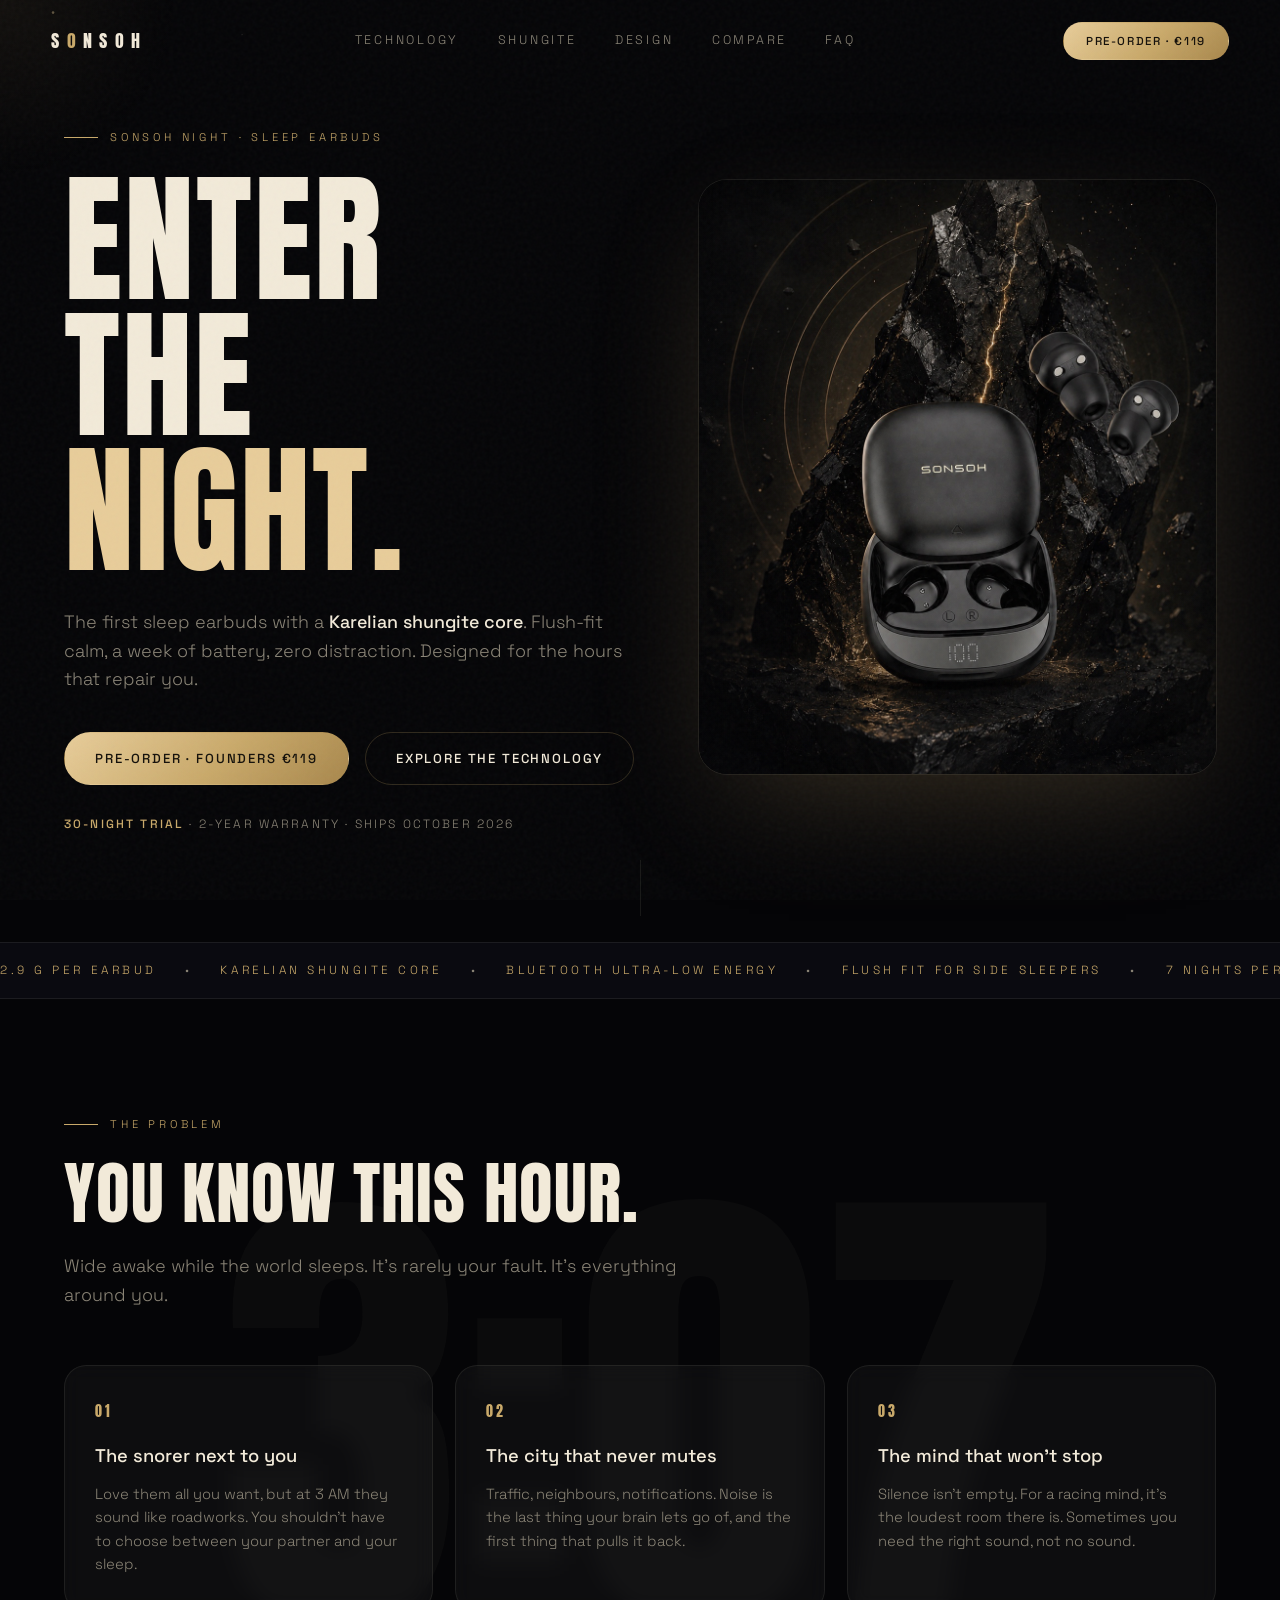
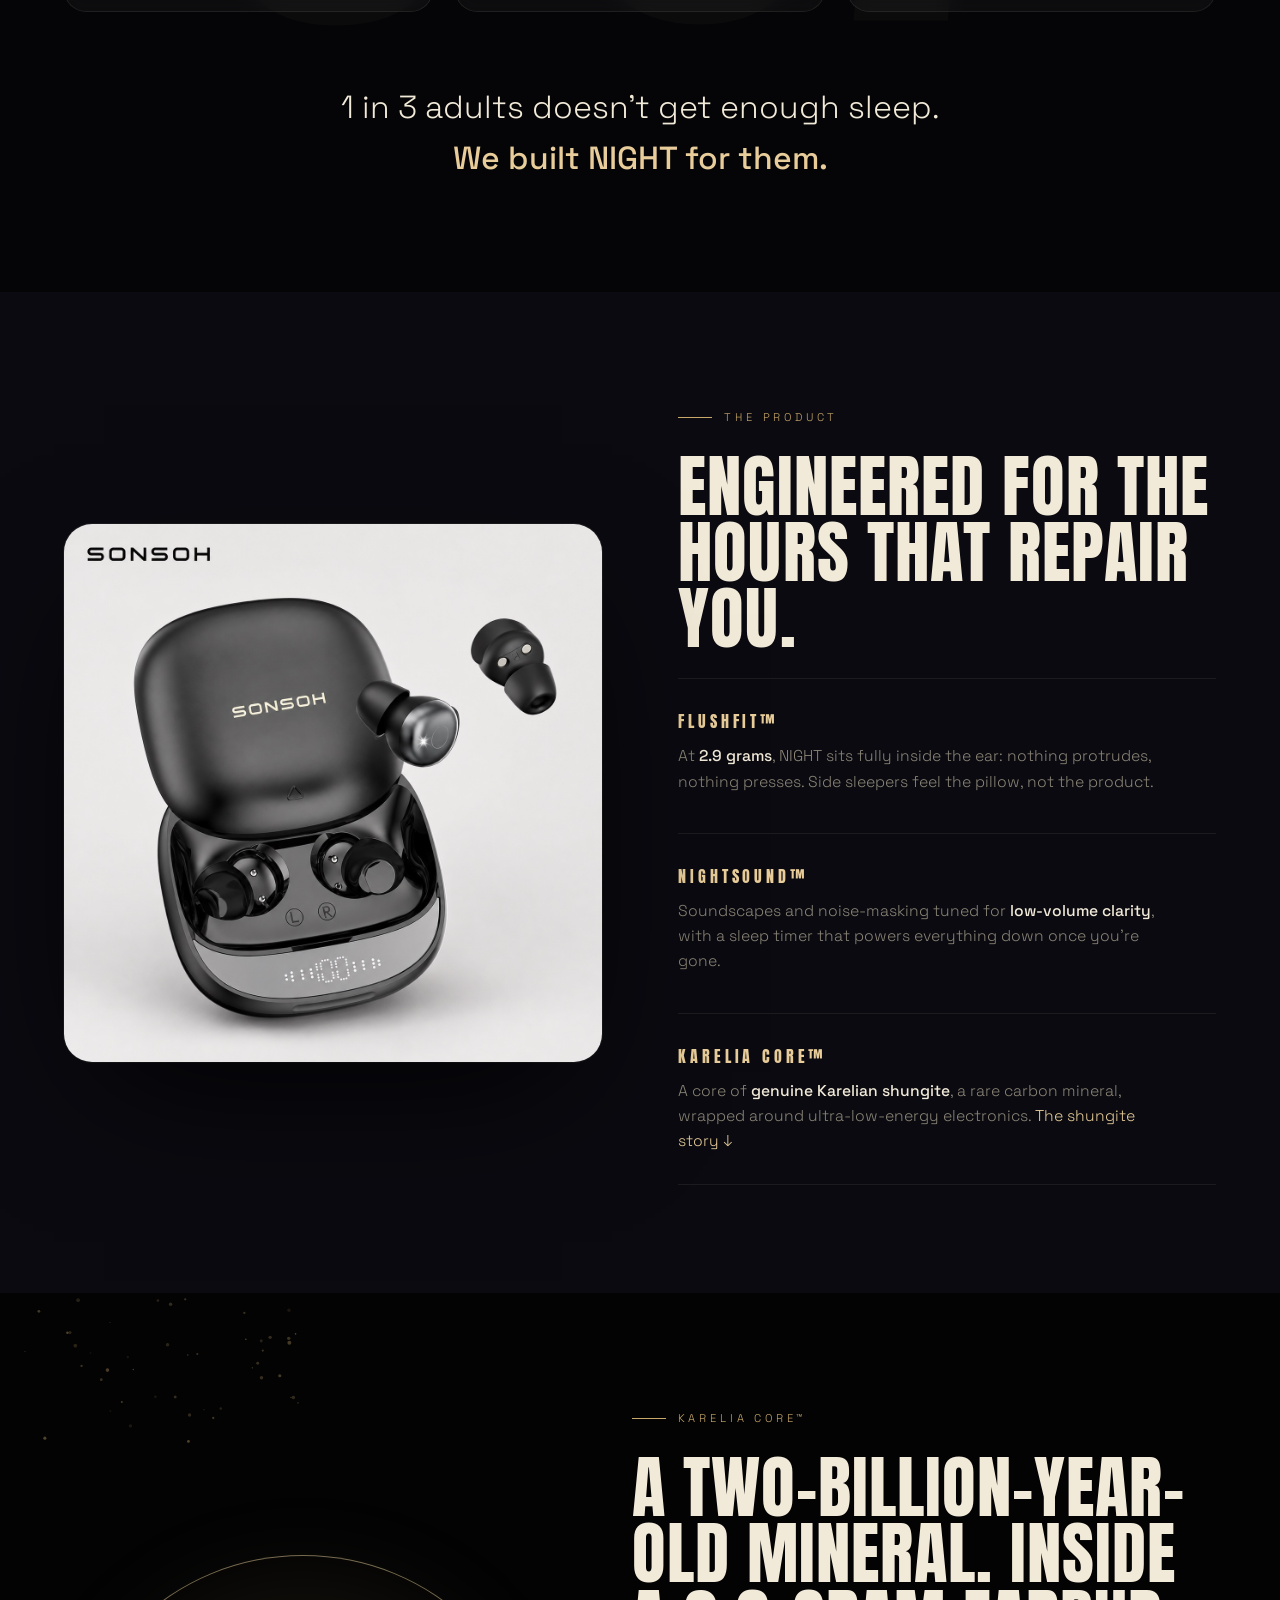
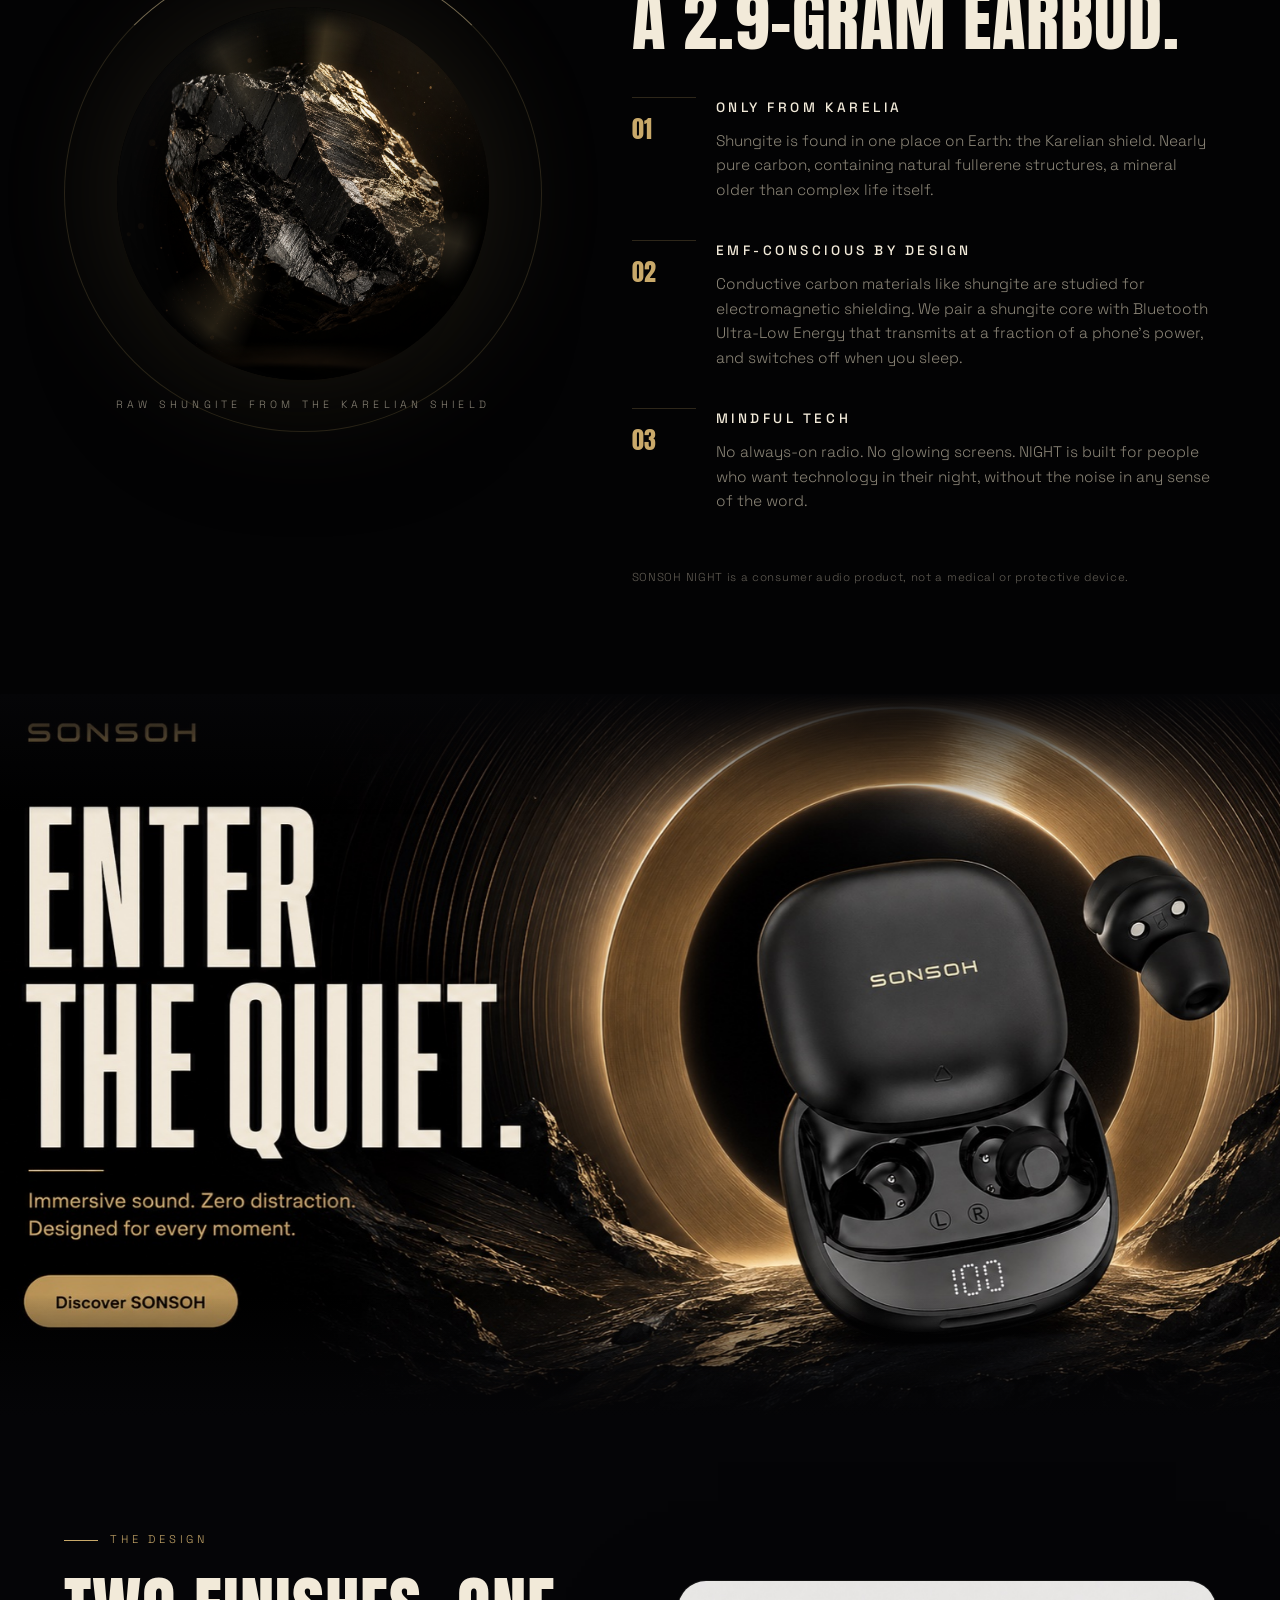
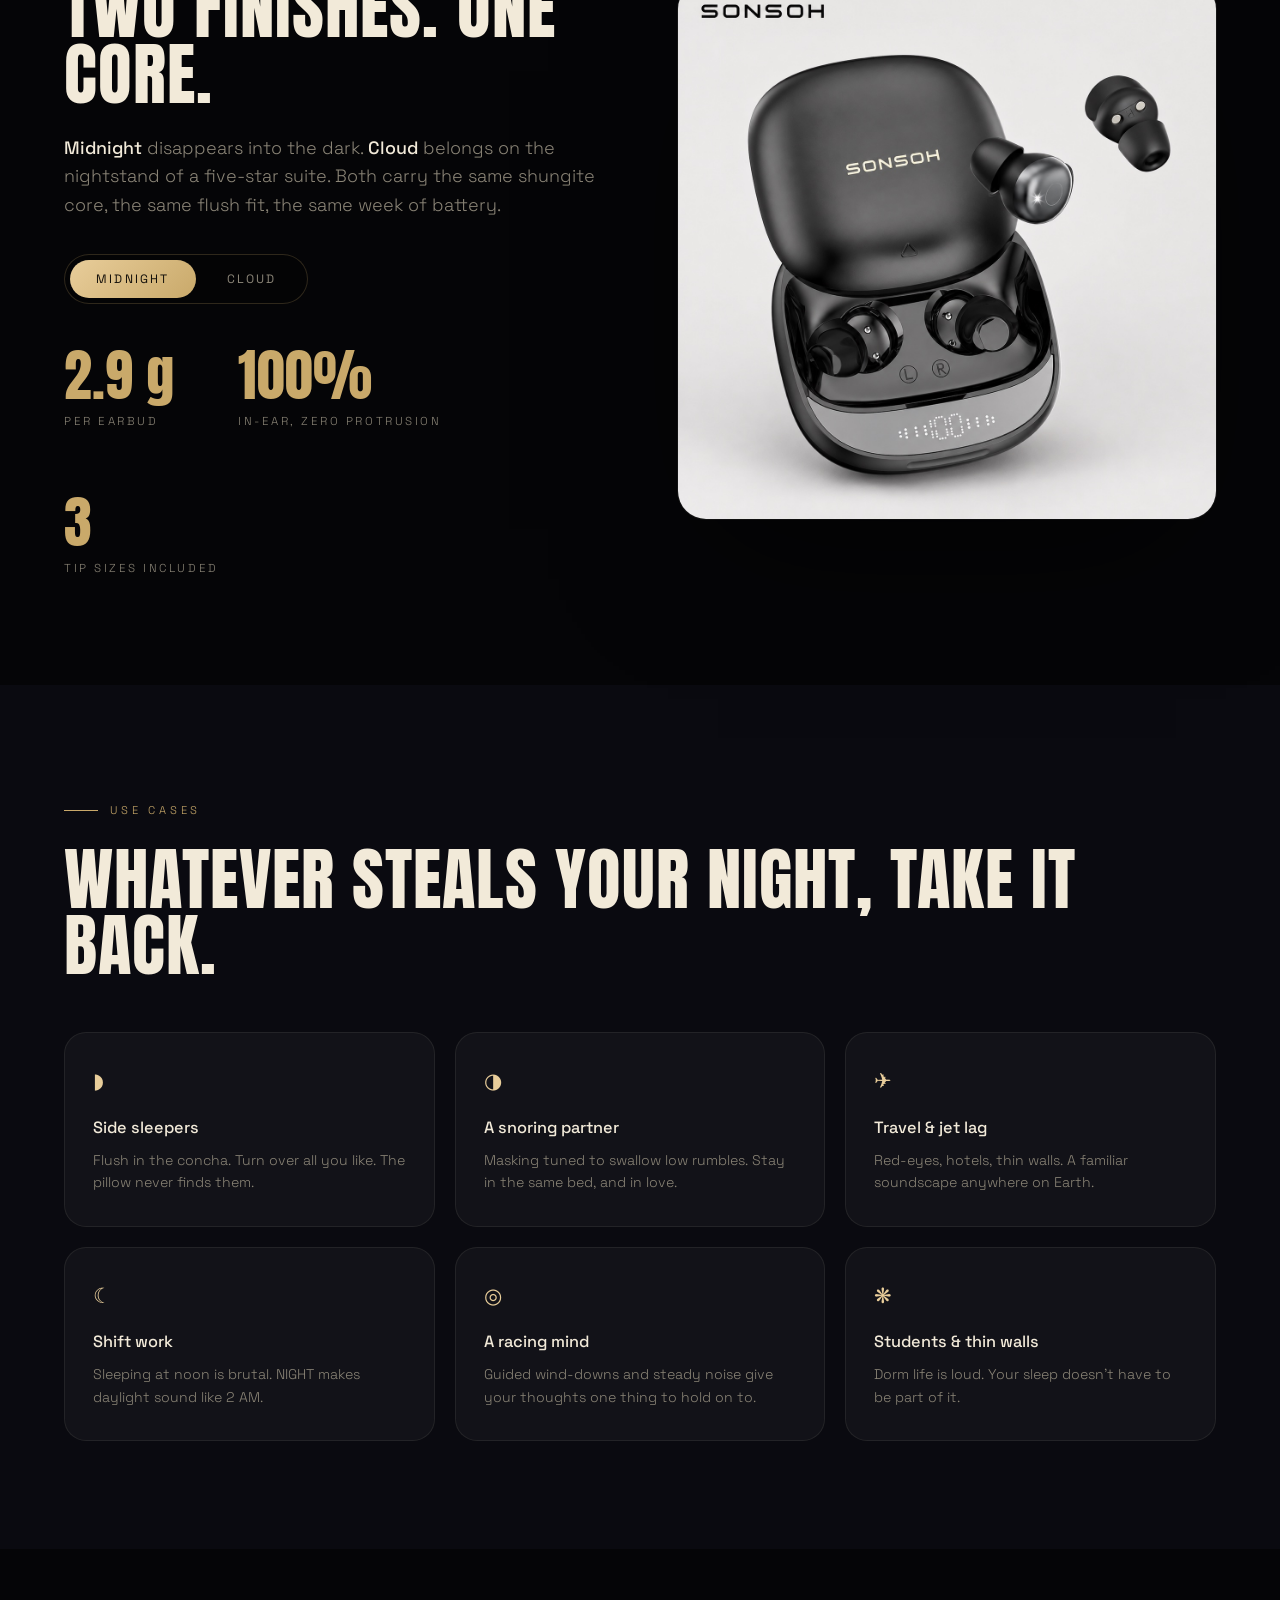
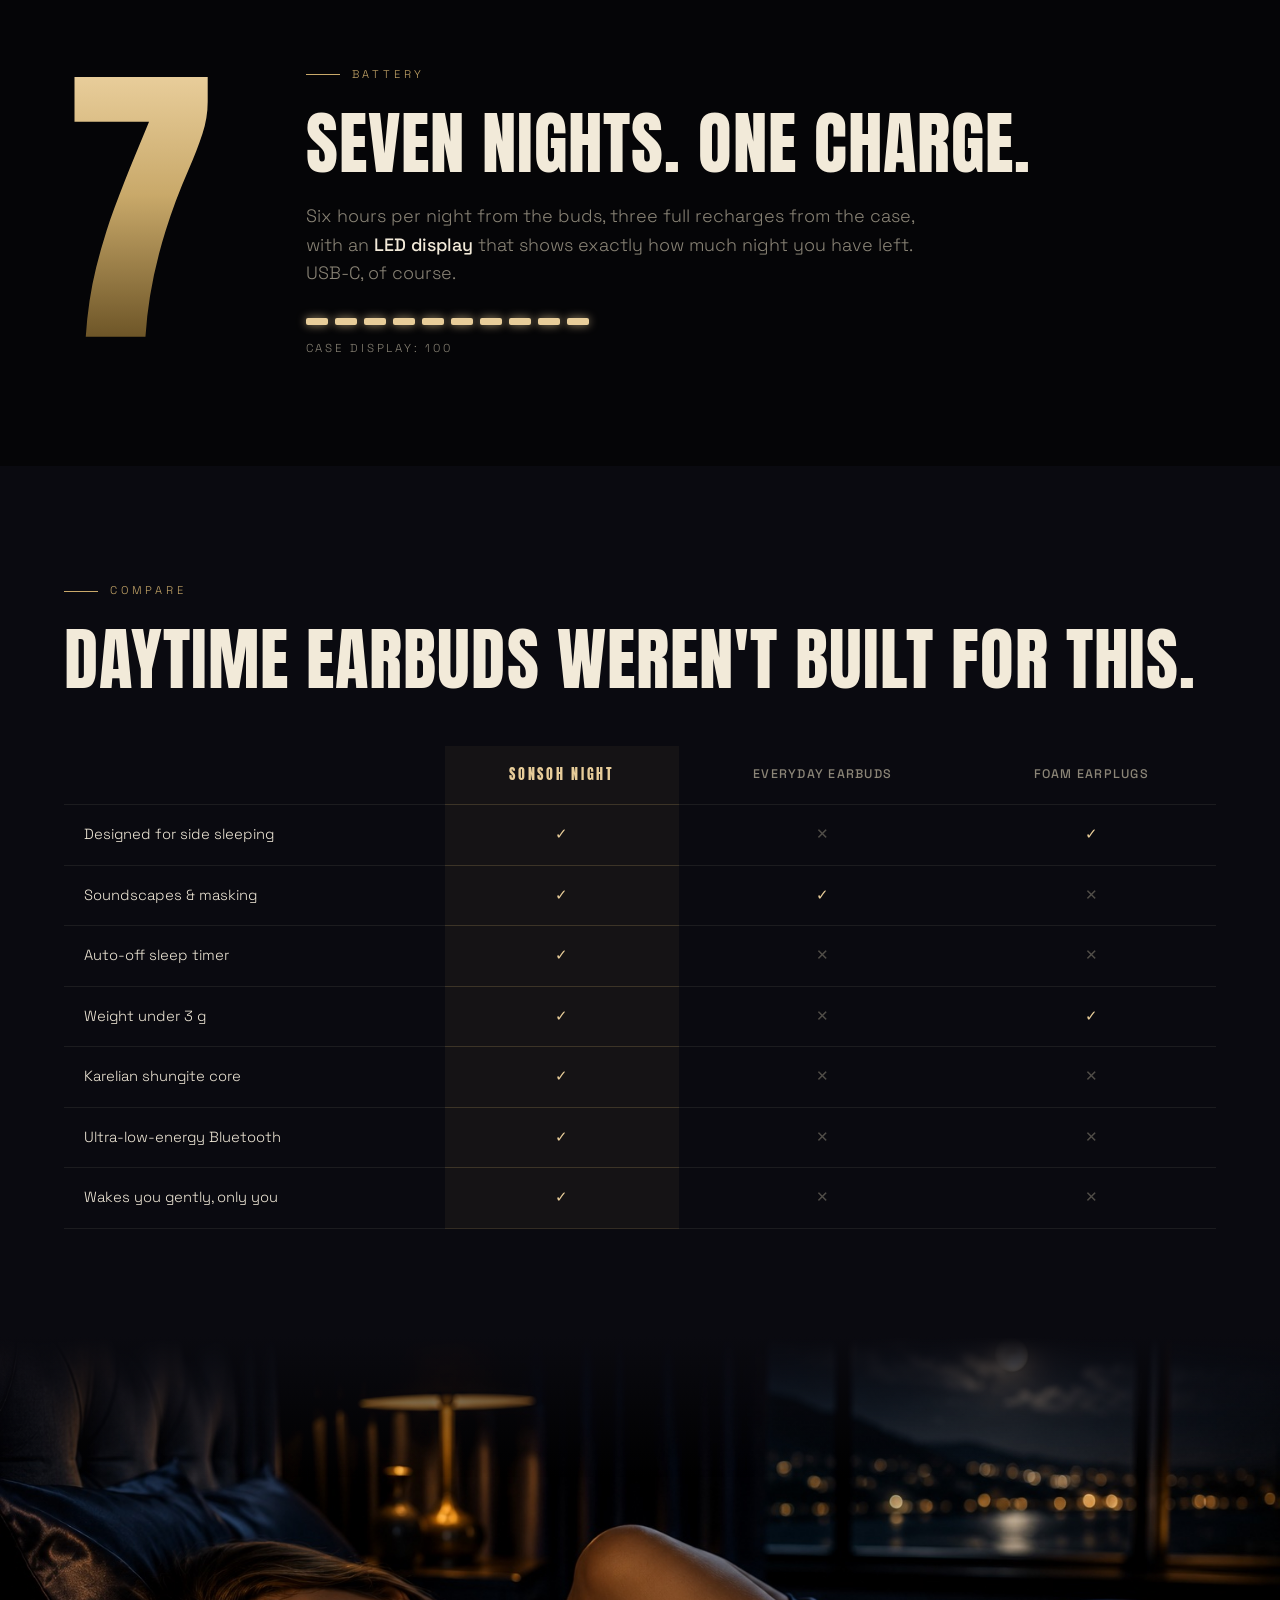
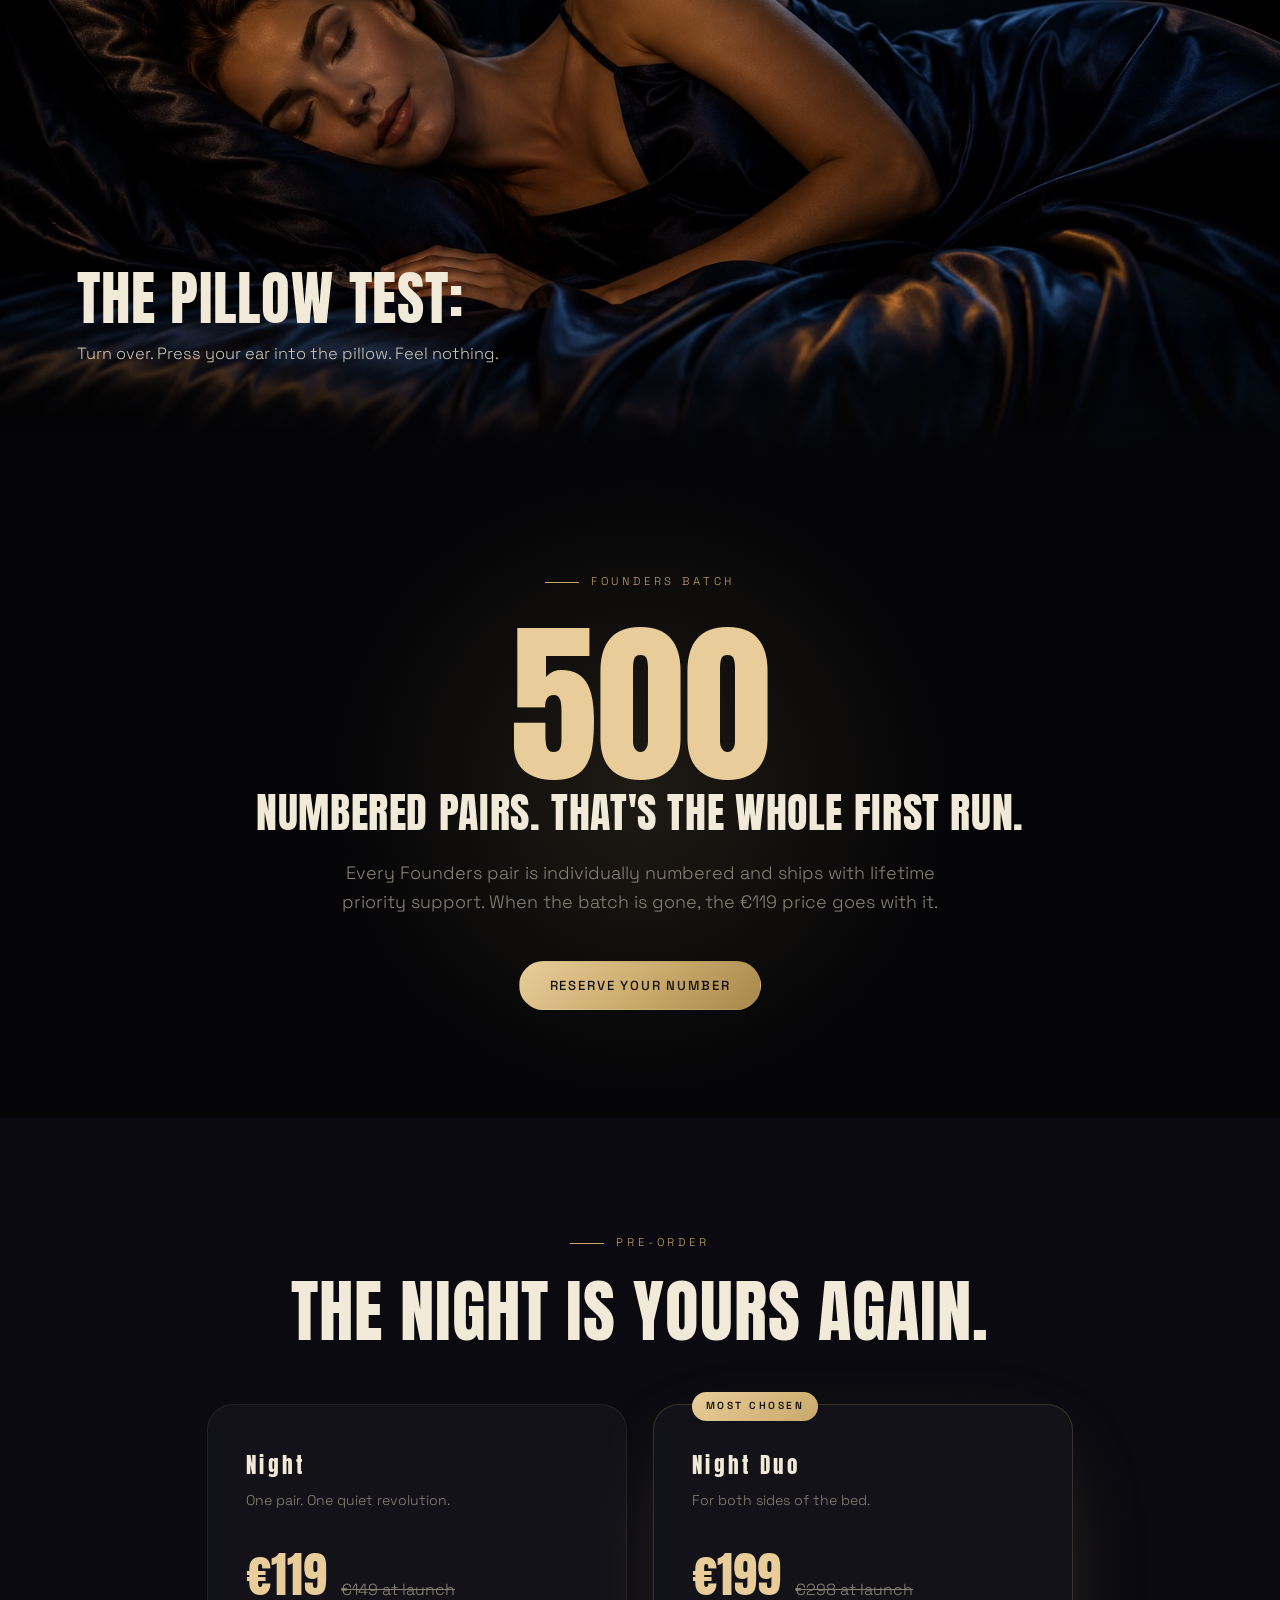
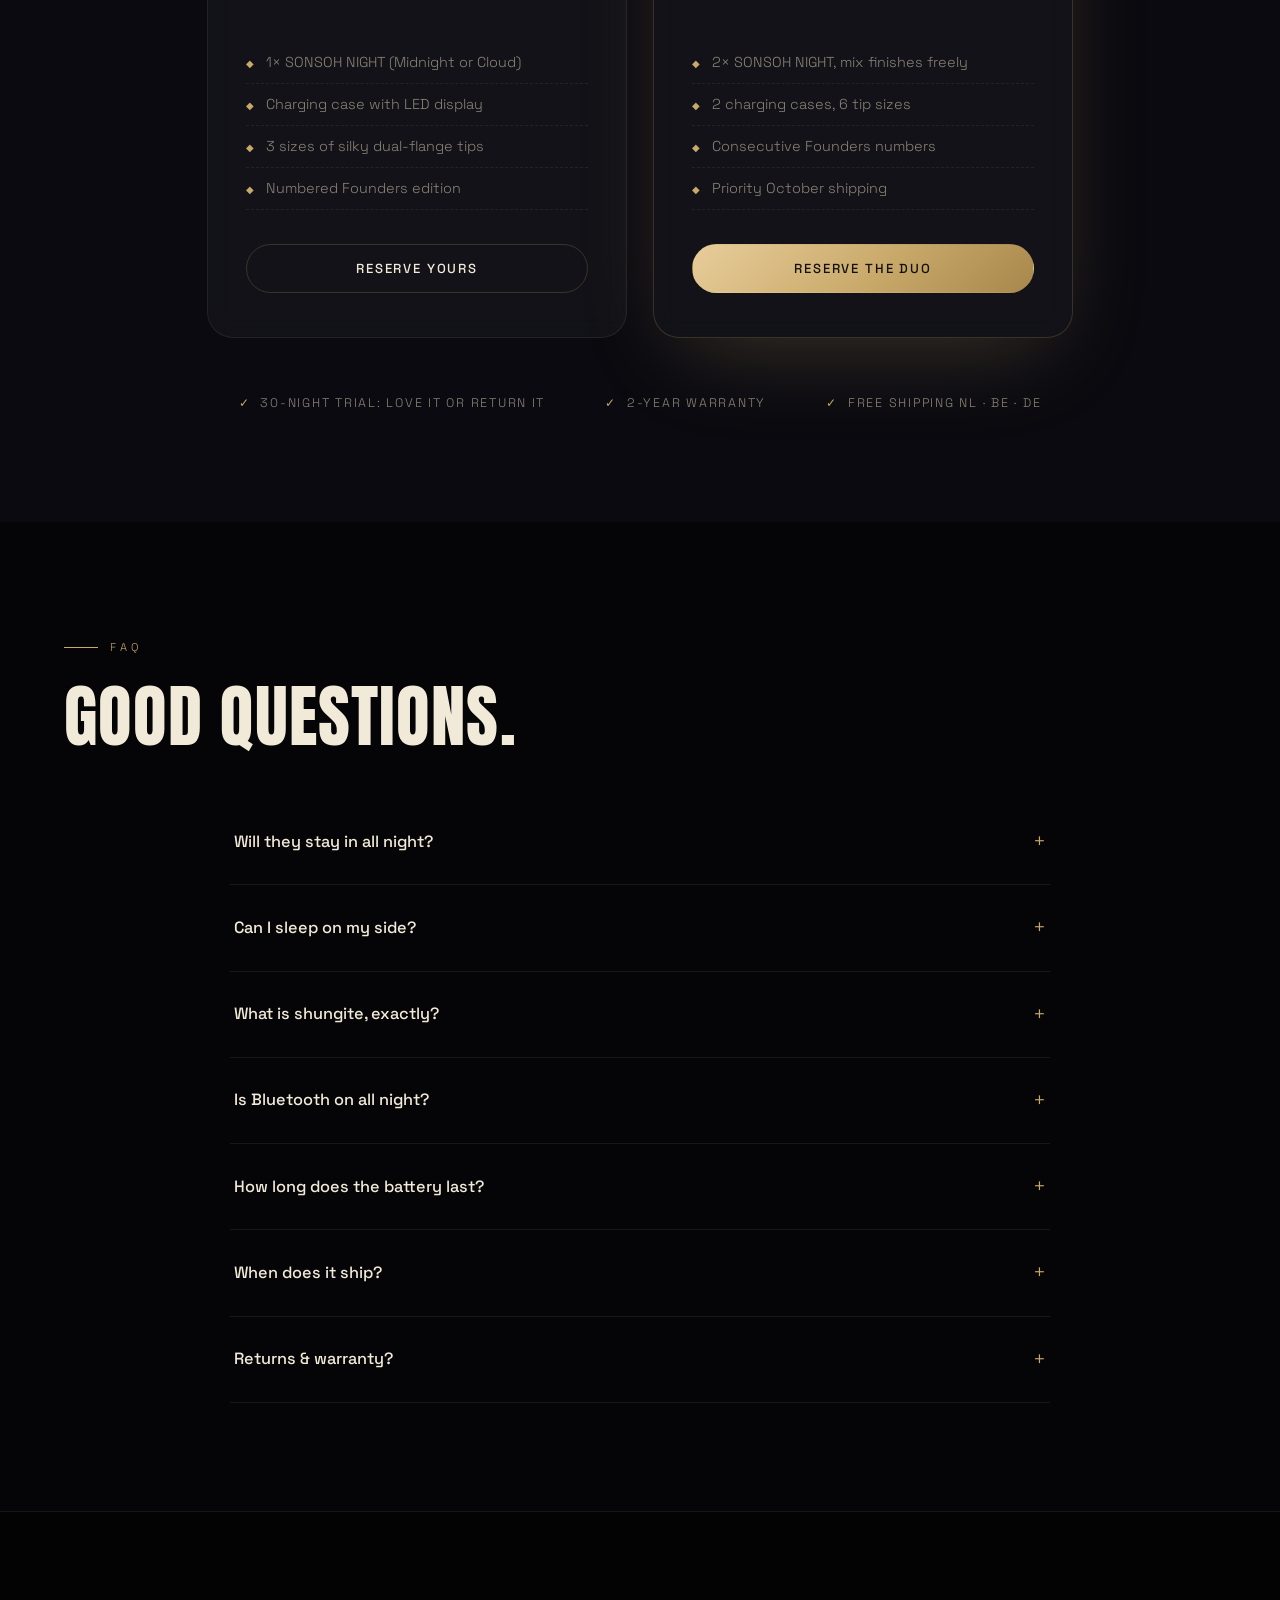
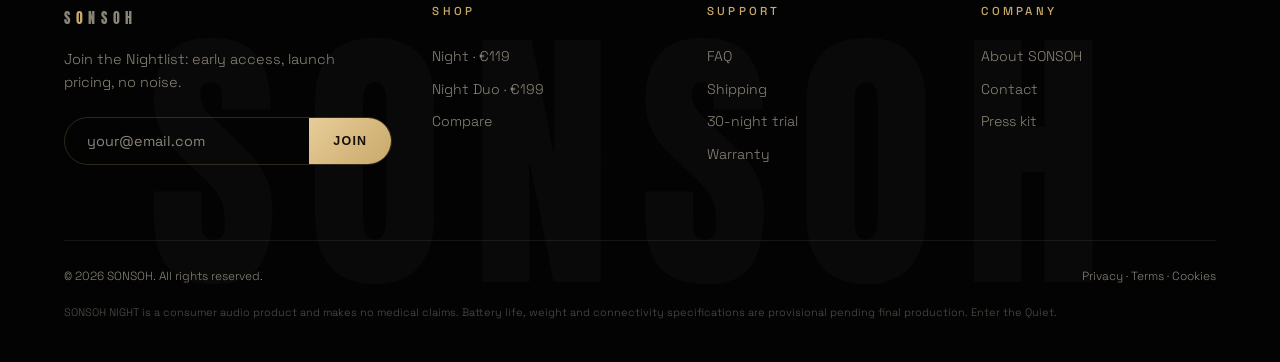
==== commit c276a9bb: "New hero image: product on shungite rock" ====
--- a/index.html
+++ b/index.html
@@ -77,7 +77,7 @@
           <p class="hero-trust"><b>30-night trial</b> · 2-year warranty · Ships October 2026</p>
         </div>
         <div class="hero-visual">
-          <img src="images/hero-banner.jpg" alt="SONSOH NIGHT charging case in front of a glowing gold ring" fetchpriority="high" />
+          <img src="images/hero-night.jpg" alt="SONSOH NIGHT charging case and earbuds on a shungite rock" fetchpriority="high" />
           <div class="sweep"></div>
         </div>
       </div>
--- a/styles.css
+++ b/styles.css
@@ -299,7 +299,7 @@
   box-shadow: 0 40px 120px -30px rgba(201, 169, 106, 0.25), 0 0 0 1px var(--line-soft);
 }
 .hero-visual img {
-  width: 100%; height: 100%; object-fit: cover; object-position: 74% center;
+  width: 100%; height: 100%; object-fit: cover; object-position: center;
   transform: scale(1.06);
   animation: kenburns 22s ease-in-out infinite alternate;
 }
@@ -329,7 +329,8 @@
 
 @media (max-width: 900px) {
   .hero-grid { grid-template-columns: 1fr; }
-  .hero-visual { aspect-ratio: 16 / 10; order: -1; margin-top: 8px; }
+  .hero-visual { aspect-ratio: 1 / 1; order: -1; margin-top: 8px; }
+  .hero-visual img { object-position: center 40%; }
   #hero { padding-top: 96px; }
 }
 
@@ -496,18 +497,20 @@
 }
 @media (max-width: 900px) {
   .core-grid { grid-template-columns: 1fr; }
-  .orb-stage { max-width: 320px; margin: 0 auto; }
+  .orb-stage { width: 320px; max-width: 100%; margin: 0 auto; }
+  .orb-label { font-size: 0.58rem; letter-spacing: 0.24em; }
 }
 
 /* ============================================================
    CAMPAIGN BREAK (full-bleed banner)
    ============================================================ */
-#campaign { padding: 0; height: clamp(420px, 72vh, 760px); overflow: hidden; position: relative; }
+#campaign { padding: 0; height: auto; overflow: hidden; position: relative; }
 #campaign img {
-  width: 100%; height: 118%; object-fit: cover; object-position: center;
+  width: 100%; height: auto; display: block;
+  transform: scale(1.08);
   will-change: transform;
 }
-#campaign .edge { position: absolute; left: 0; right: 0; height: 120px; z-index: 2; }
+#campaign .edge { position: absolute; left: 0; right: 0; height: clamp(40px, 12vw, 120px); z-index: 2; }
 #campaign .edge.top { top: 0; background: linear-gradient(180deg, var(--bg), transparent); }
 #campaign .edge.bottom { bottom: 0; background: linear-gradient(0deg, var(--bg), transparent); }
 
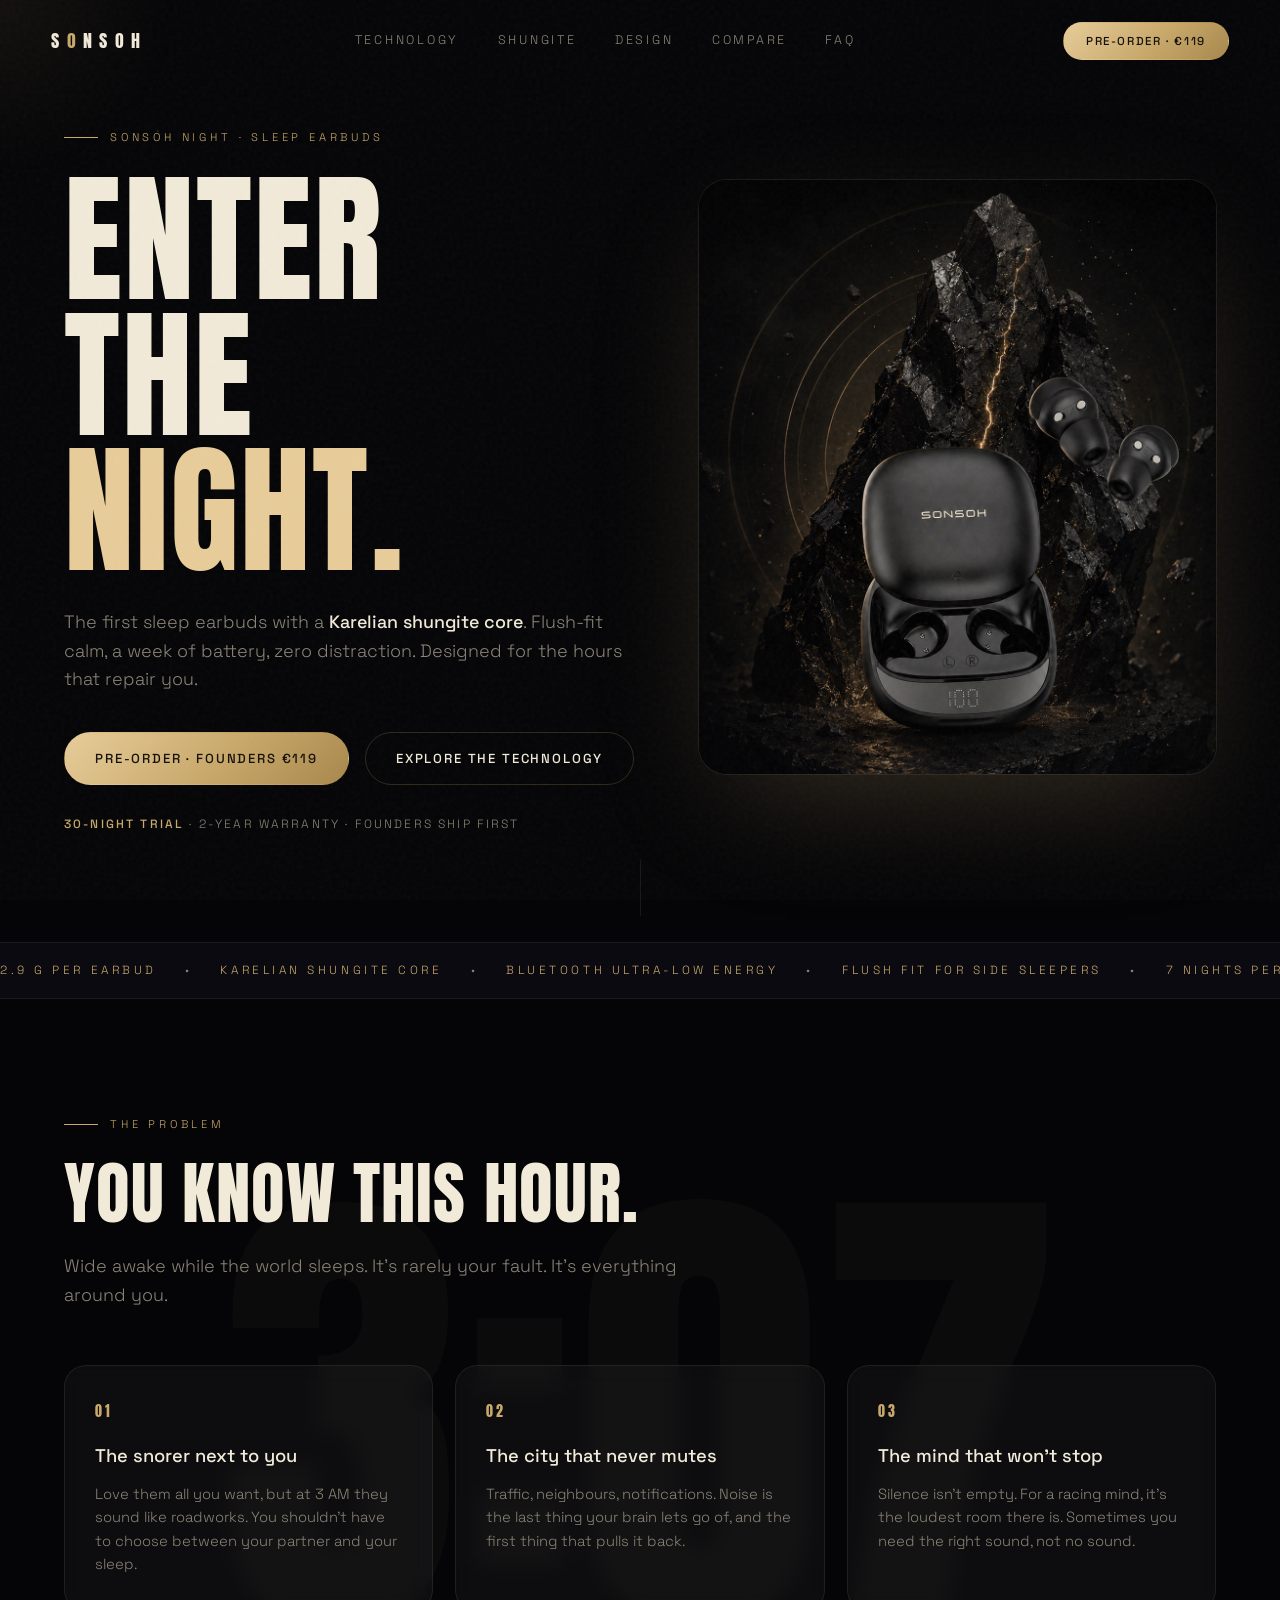
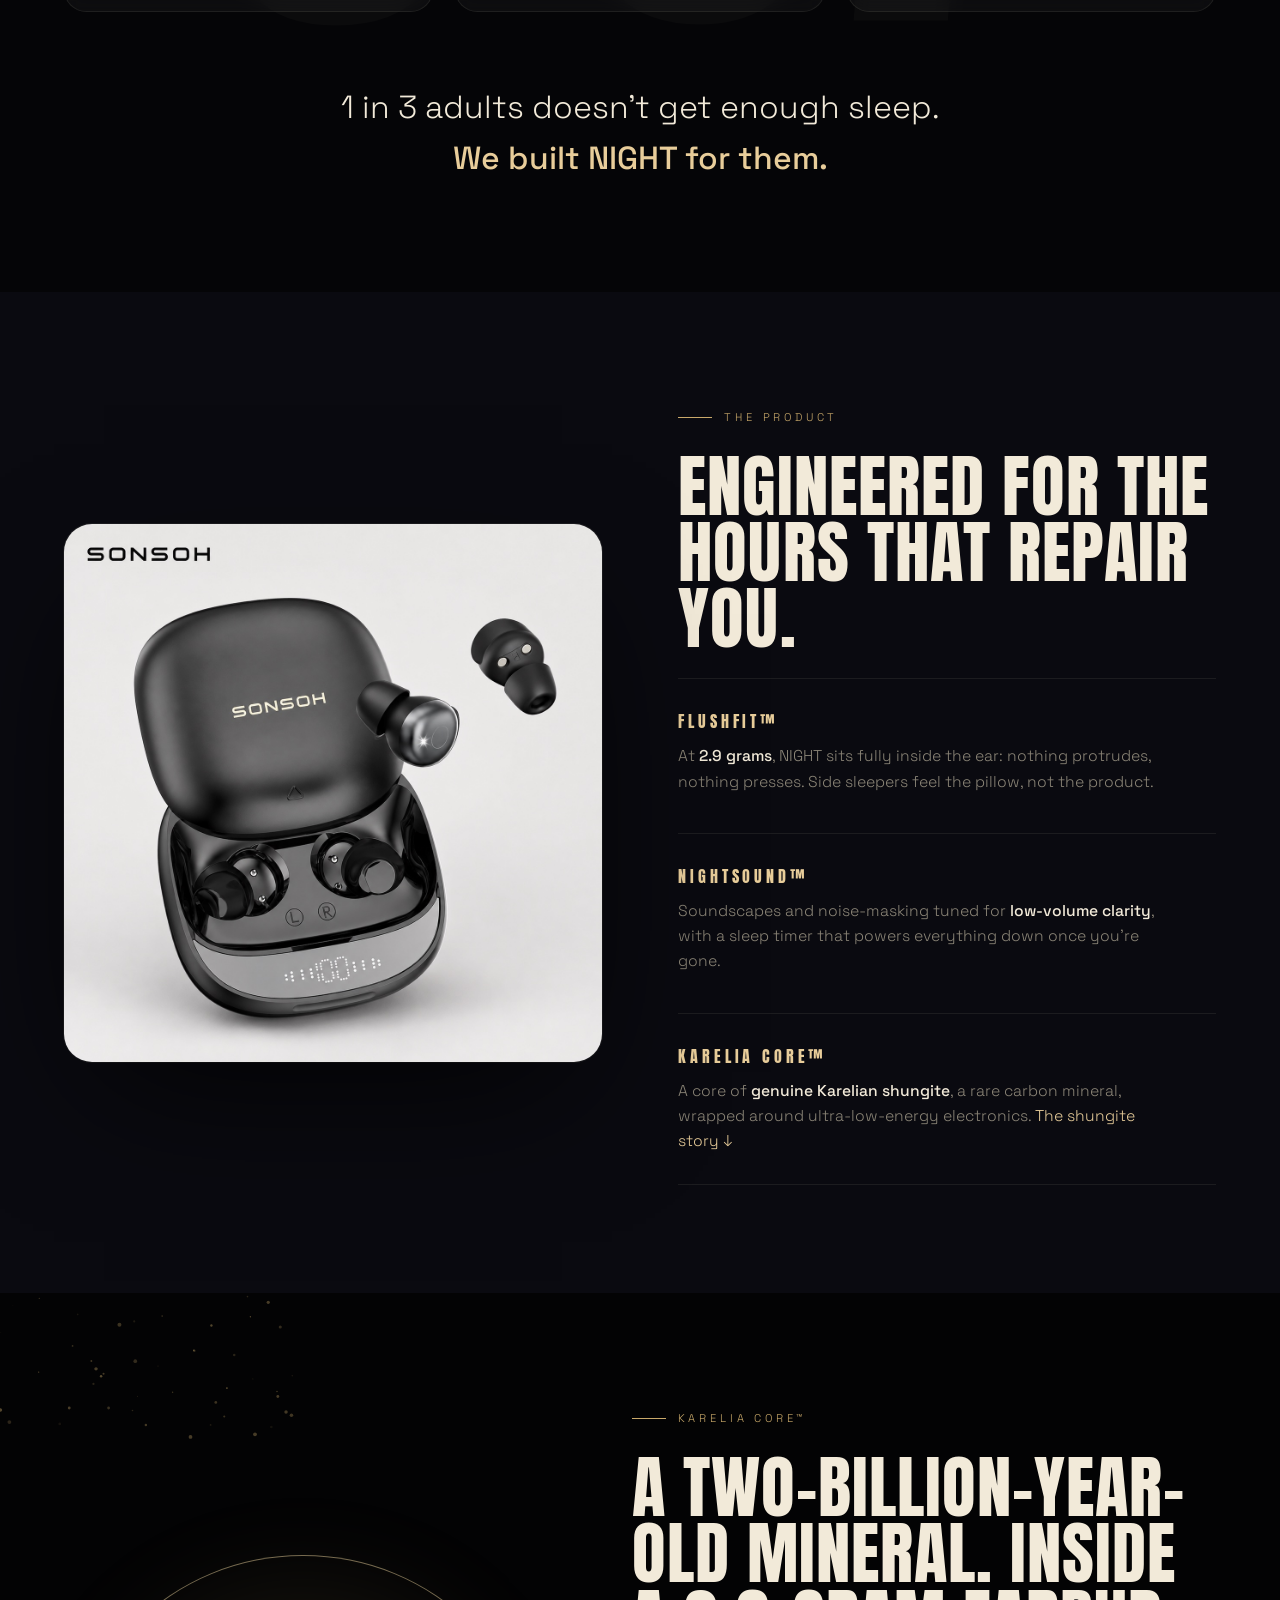
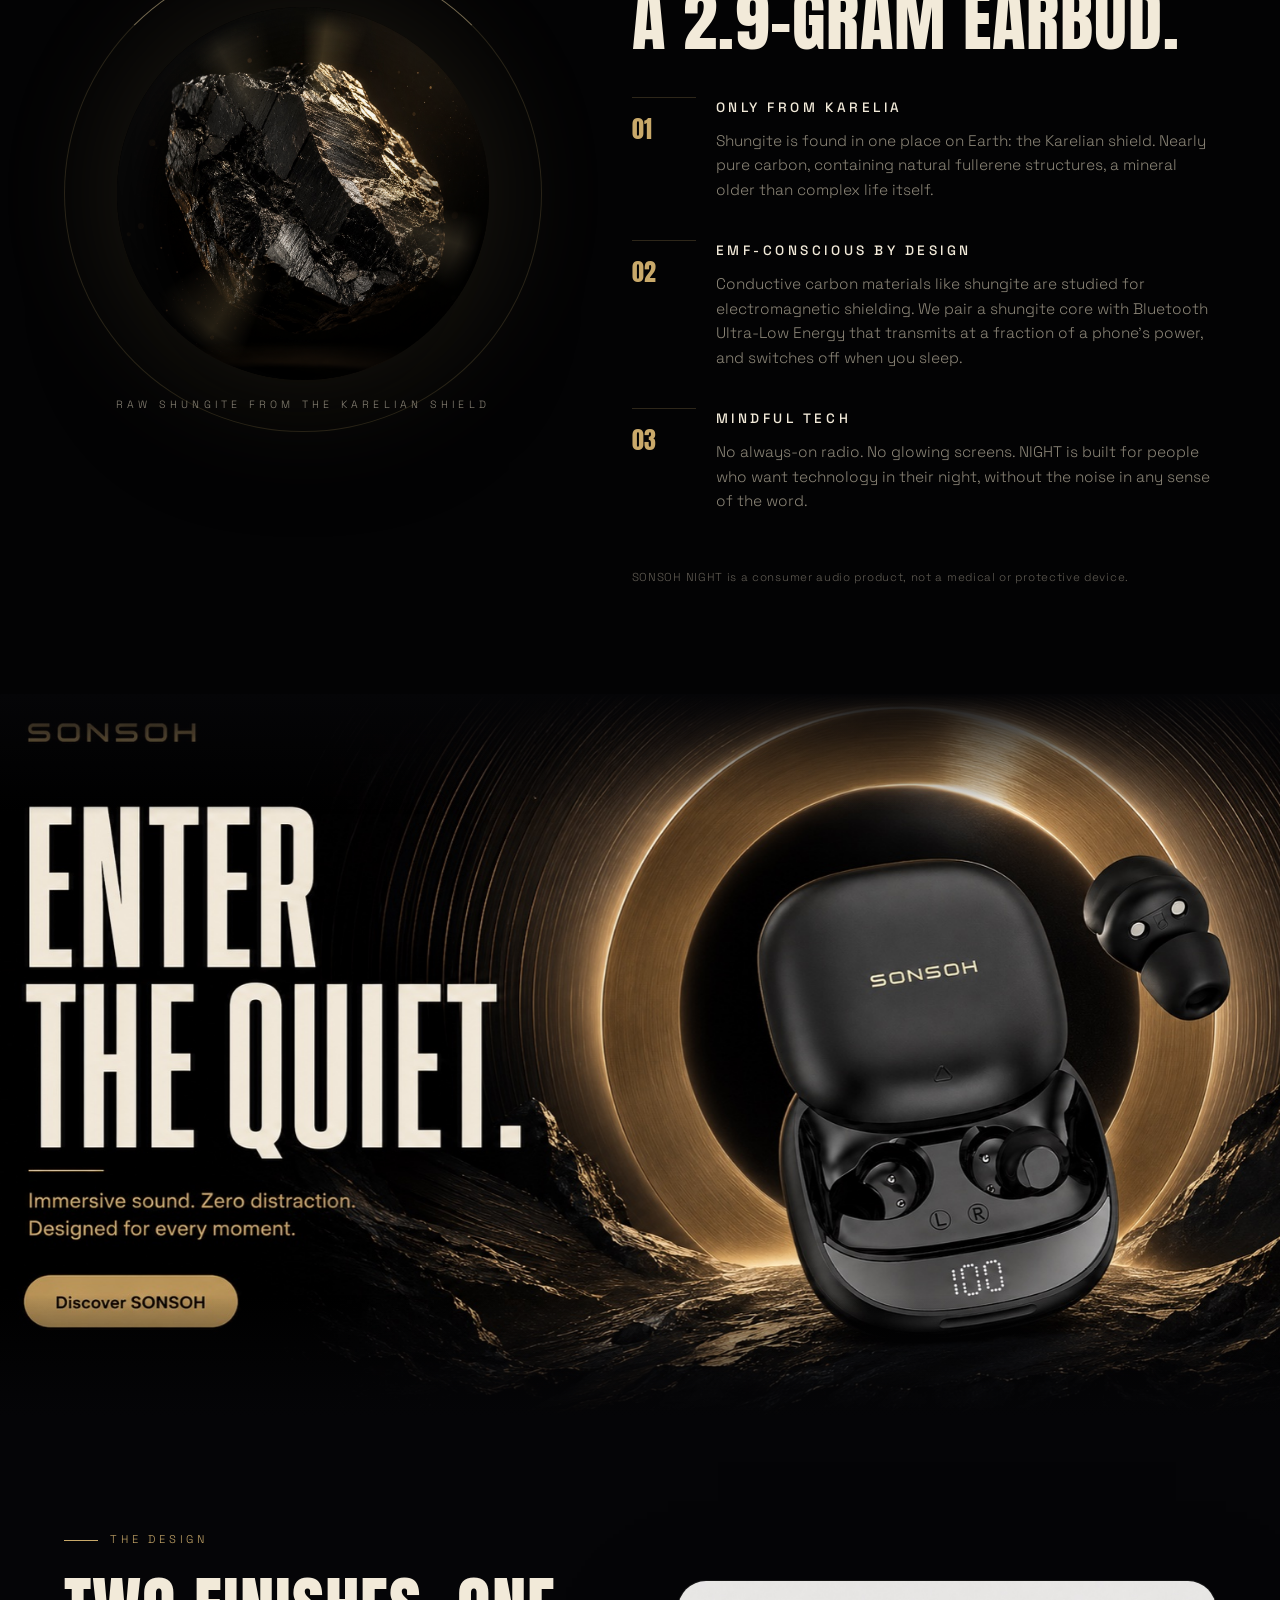
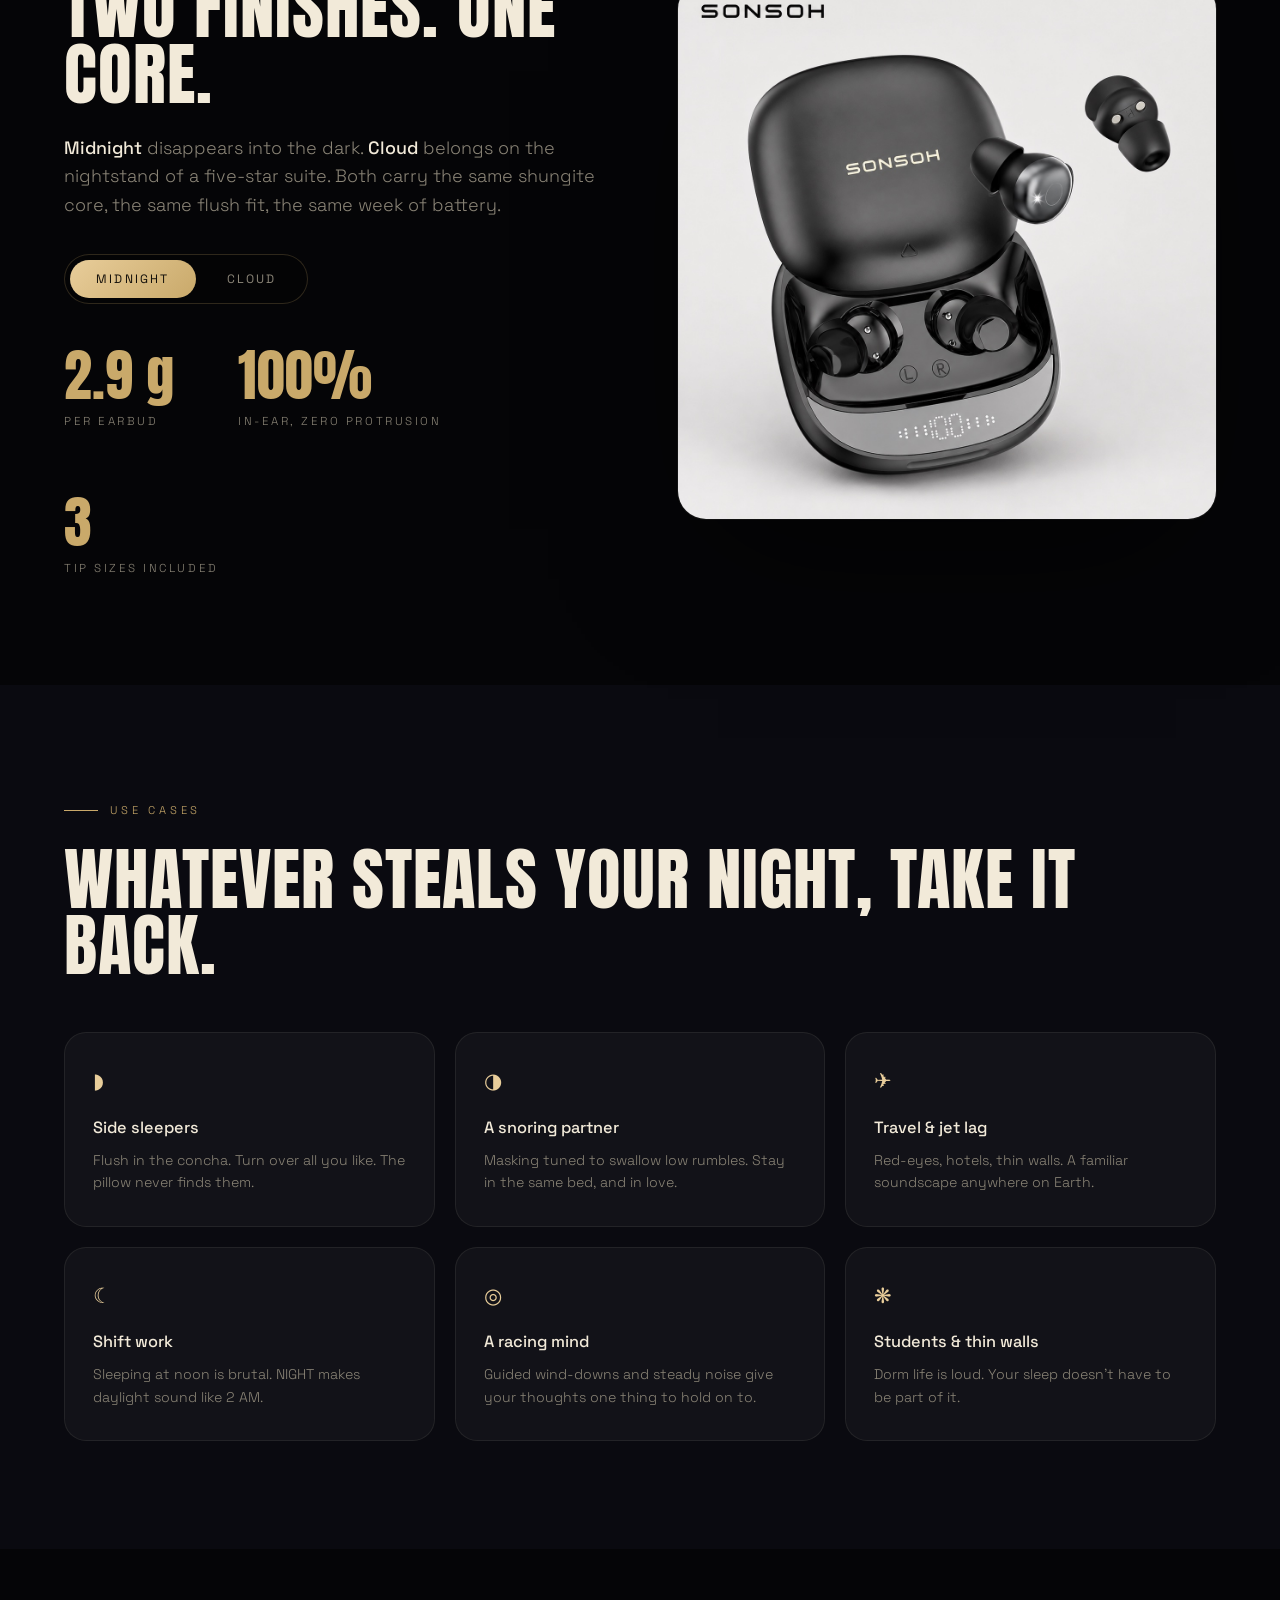
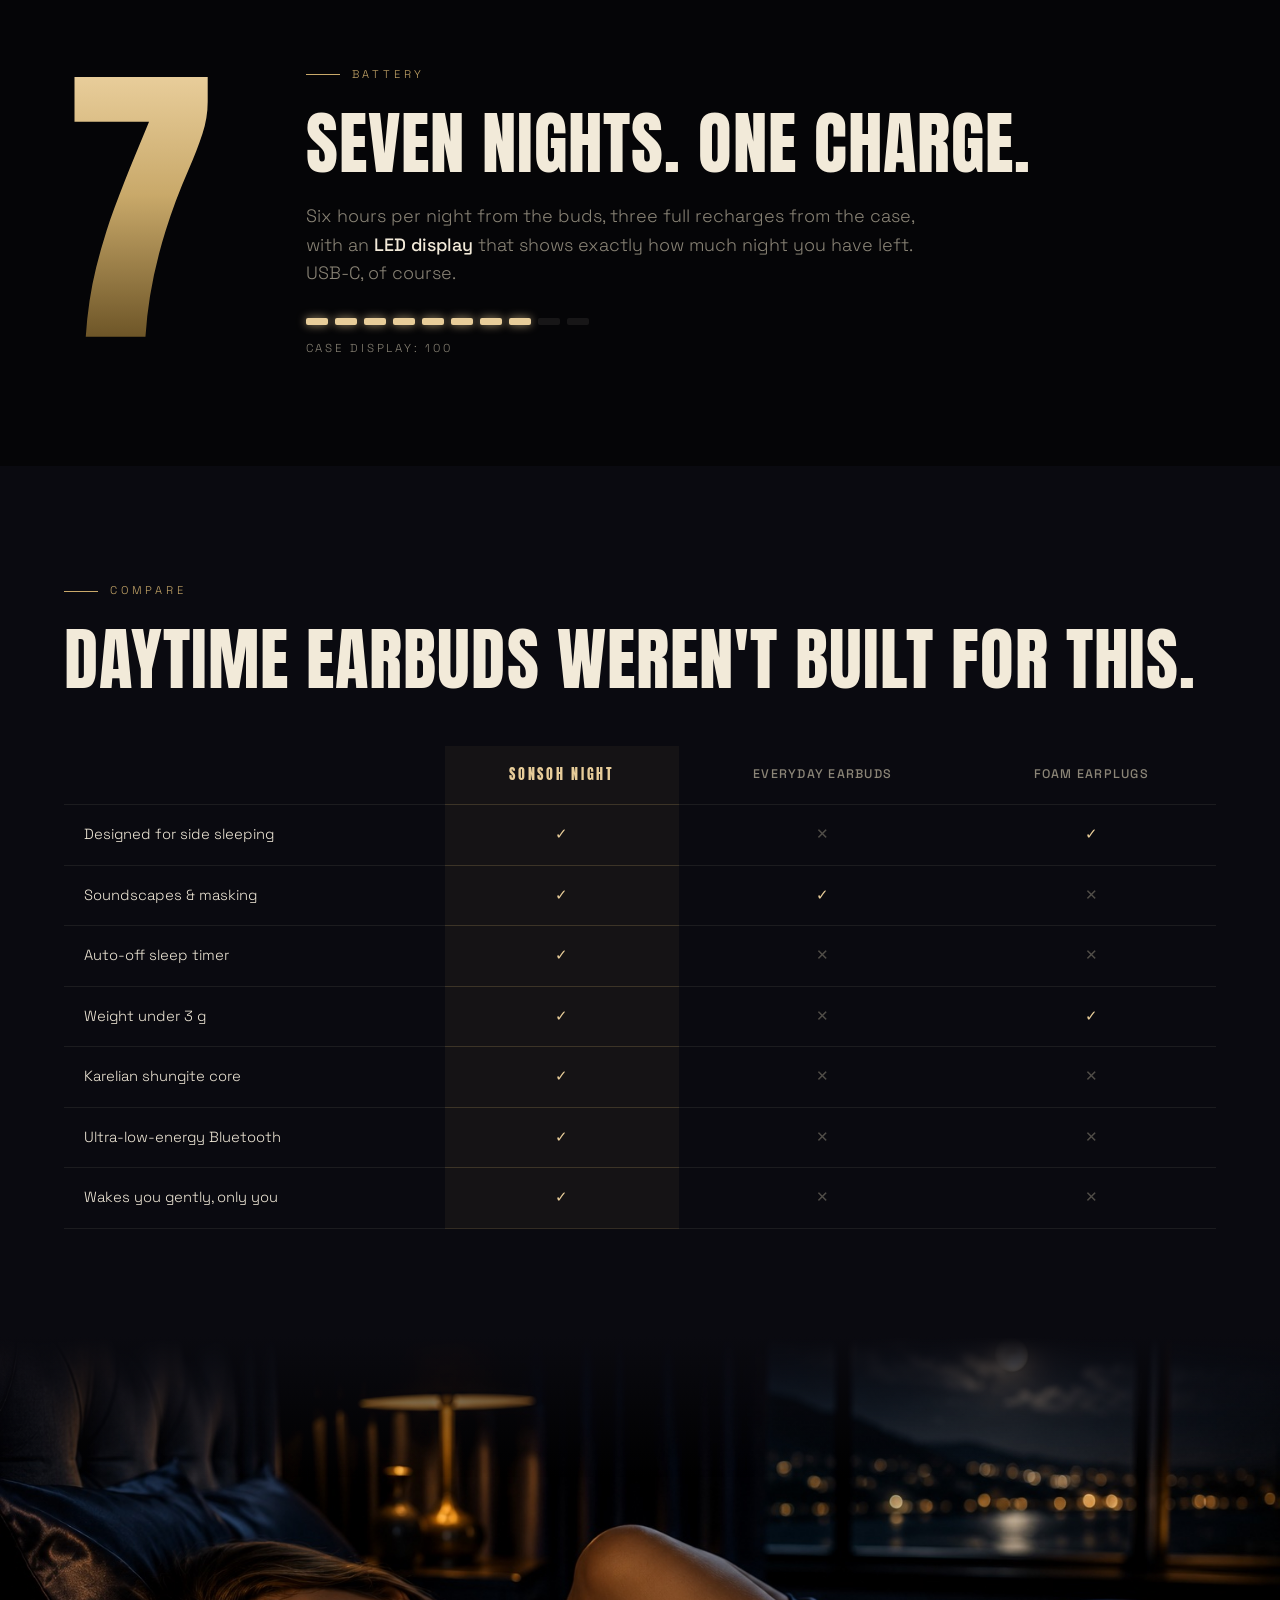
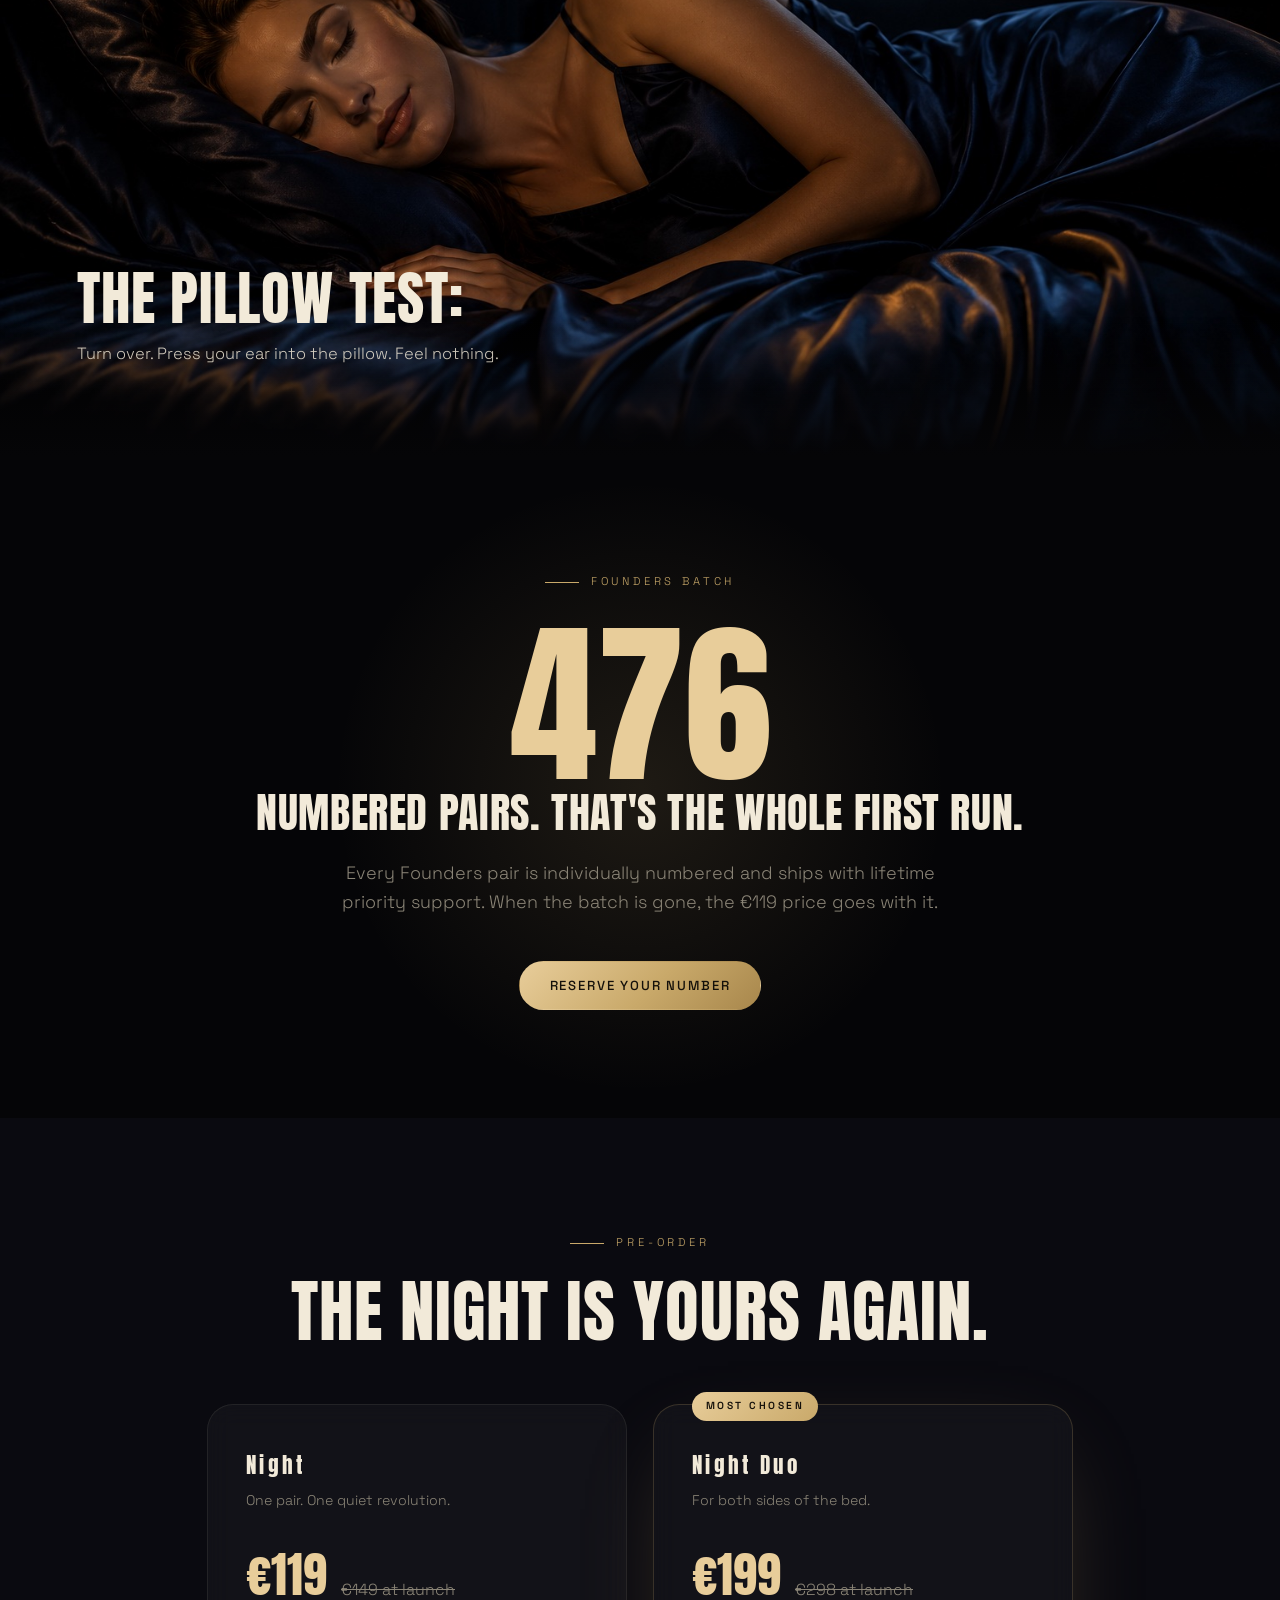
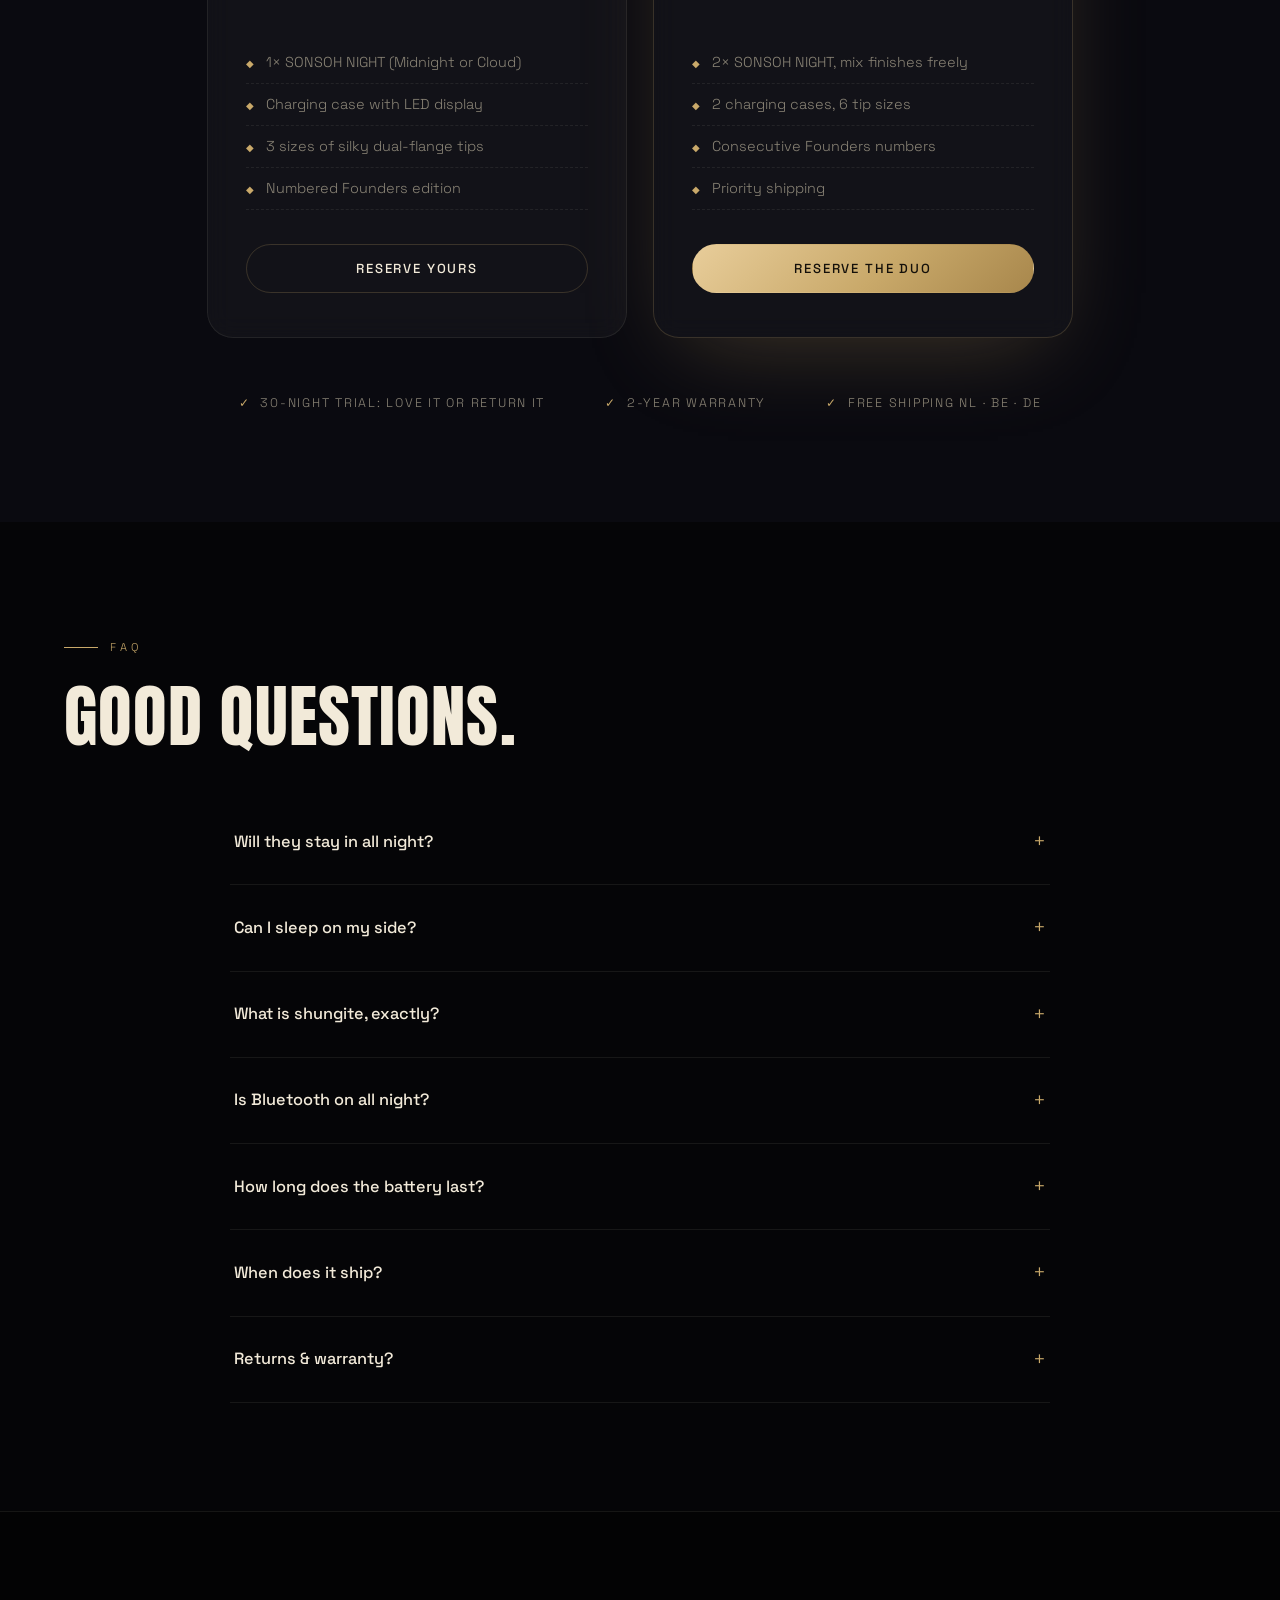
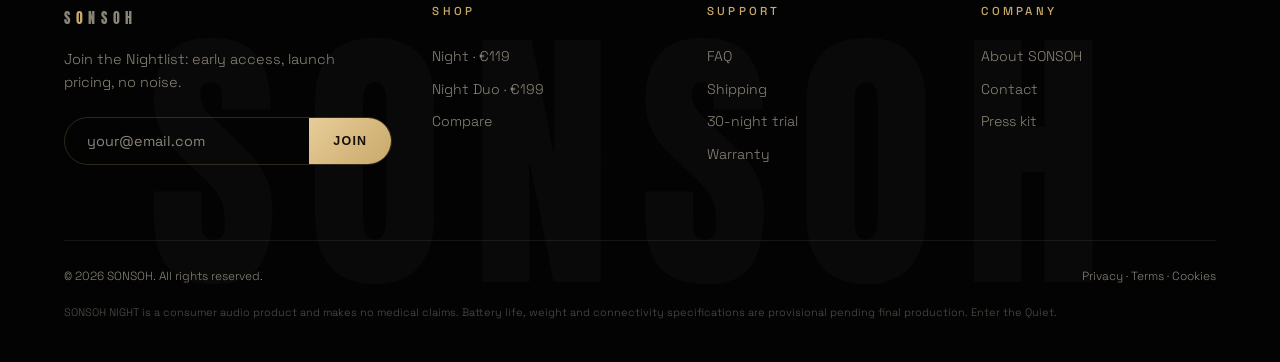
==== commit 90664b38: "Formulieren naar eigen ontvanger, bezoekersteller, verlopen oktober-datum weg Co-Authored-By: Claude" ====
--- a/index.html
+++ b/index.html
@@ -15,6 +15,7 @@
   <link rel="preconnect" href="https://fonts.gstatic.com" crossorigin />
   <link href="https://fonts.googleapis.com/css2?family=Anton&family=Space+Grotesk:wght@300;400;500;600&display=swap" rel="stylesheet" />
   <link rel="stylesheet" href="styles.css" />
+  <script defer src="https://stats.1v1battles.com/nv.js" data-website-id="3d2cddb1-2a2c-4aee-99cd-4b33e1ef40aa"></script>
 </head>
 <body>
 
@@ -74,7 +75,7 @@
             <button class="btn btn-gold js-open-modal" data-variant="Midnight">Pre-order · Founders €119</button>
             <a class="btn btn-ghost" href="#technology">Explore the technology</a>
           </div>
-          <p class="hero-trust"><b>30-night trial</b> · 2-year warranty · Ships October 2026</p>
+          <p class="hero-trust"><b>30-night trial</b> · 2-year warranty · Founders ship first</p>
         </div>
         <div class="hero-visual">
           <img src="images/hero-night.jpg" alt="SONSOH NIGHT charging case and earbuds on a shungite rock" fetchpriority="high" />
@@ -335,7 +336,7 @@
               <li>2× SONSOH NIGHT, mix finishes freely</li>
               <li>2 charging cases, 6 tip sizes</li>
               <li>Consecutive Founders numbers</li>
-              <li>Priority October shipping</li>
+              <li>Priority shipping</li>
             </ul>
             <button class="btn btn-gold js-open-modal" data-variant="Duo">Reserve the Duo</button>
           </div>
@@ -376,7 +377,7 @@
           </details>
           <details>
             <summary>When does it ship? <span class="plus">+</span></summary>
-            <p>The Founders Batch of 500 numbered pairs ships in October 2026. Reserving today costs nothing: you'll receive a payment link when your number is ready to ship, and your 30-night trial starts on delivery, not on order.</p>
+            <p>The Founders Batch of 500 numbered pairs is the first to ship; we'll email you the date as soon as it is confirmed. Reserving today costs nothing: you'll receive a payment link when your number is ready to ship, and your 30-night trial starts on delivery, not on order.</p>
           </details>
           <details>
             <summary>Returns &amp; warranty? <span class="plus">+</span></summary>
@@ -396,7 +397,8 @@
         <a class="logo" href="#hero">S<em>O</em>NSOH</a>
         <p>Join the Nightlist: early access, launch pricing, no noise.</p>
         <form class="nl-form" id="nightlist-form">
-          <input type="email" placeholder="your@email.com" required aria-label="Email address" />
+          <input type="email" name="email" placeholder="your@email.com" required aria-label="Email address" />
+          <input type="text" name="_honey" tabindex="-1" autocomplete="off" aria-hidden="true" style="position:absolute;left:-9999px;width:1px;height:1px;opacity:0" />
           <button type="submit">Join</button>
         </form>
       </div>
@@ -433,7 +435,7 @@
       <button class="close" aria-label="Close">×</button>
       <div class="modal-form">
         <h3 id="modal-title">Reserve your number</h3>
-        <p class="msub">Pay nothing today. We'll send your payment link when your Founders number is ready to ship in October 2026.</p>
+        <p class="msub">Pay nothing today. We'll send your payment link when your Founders number is ready to ship.</p>
         <form id="reserve-form">
           <label>Finish</label>
           <div class="variant-pick">
@@ -445,6 +447,7 @@
           <input type="text" id="r-name" required autocomplete="name" />
           <label for="r-email">Email</label>
           <input type="email" id="r-email" required autocomplete="email" />
+          <input type="text" id="r-hp" name="_honey" tabindex="-1" autocomplete="off" aria-hidden="true" style="position:absolute;left:-9999px;width:1px;height:1px;opacity:0" />
           <button type="submit" class="btn btn-gold">Join the Founders Batch</button>
           <p class="fine">30-night trial · 2-year warranty · cancel anytime before shipping</p>
         </form>
@@ -452,7 +455,7 @@
       <div class="modal-success">
         <div class="ok">✓</div>
         <h3>You're on the list.</h3>
-        <p class="msub" style="margin-top:12px">Welcome to the Founders Batch. We'll email you the moment your number is reserved and again when NIGHT ships in October.</p>
+        <p class="msub" style="margin-top:12px">Welcome to the Founders Batch. We'll email you the moment your number is reserved and again when NIGHT ships.</p>
         <button class="btn btn-ghost js-close-modal" style="margin-top:20px">Back to the night</button>
       </div>
     </div>
--- a/styles.css
+++ b/styles.css
@@ -299,8 +299,9 @@
   box-shadow: 0 40px 120px -30px rgba(201, 169, 106, 0.25), 0 0 0 1px var(--line-soft);
 }
 .hero-visual img {
-  width: 100%; height: 100%; object-fit: cover; object-position: center;
+  width: 100%; height: 100%; object-fit: cover; object-position: center top;
   transform: scale(1.06);
+  transform-origin: center top;
   animation: kenburns 22s ease-in-out infinite alternate;
 }
 @keyframes kenburns { from { transform: scale(1.06) translateX(0); } to { transform: scale(1.14) translateX(-2%); } }
@@ -330,7 +331,7 @@
 @media (max-width: 900px) {
   .hero-grid { grid-template-columns: 1fr; }
   .hero-visual { aspect-ratio: 1 / 1; order: -1; margin-top: 8px; }
-  .hero-visual img { object-position: center 40%; }
+  .hero-visual img { object-position: center top; }
   #hero { padding-top: 96px; }
 }
 
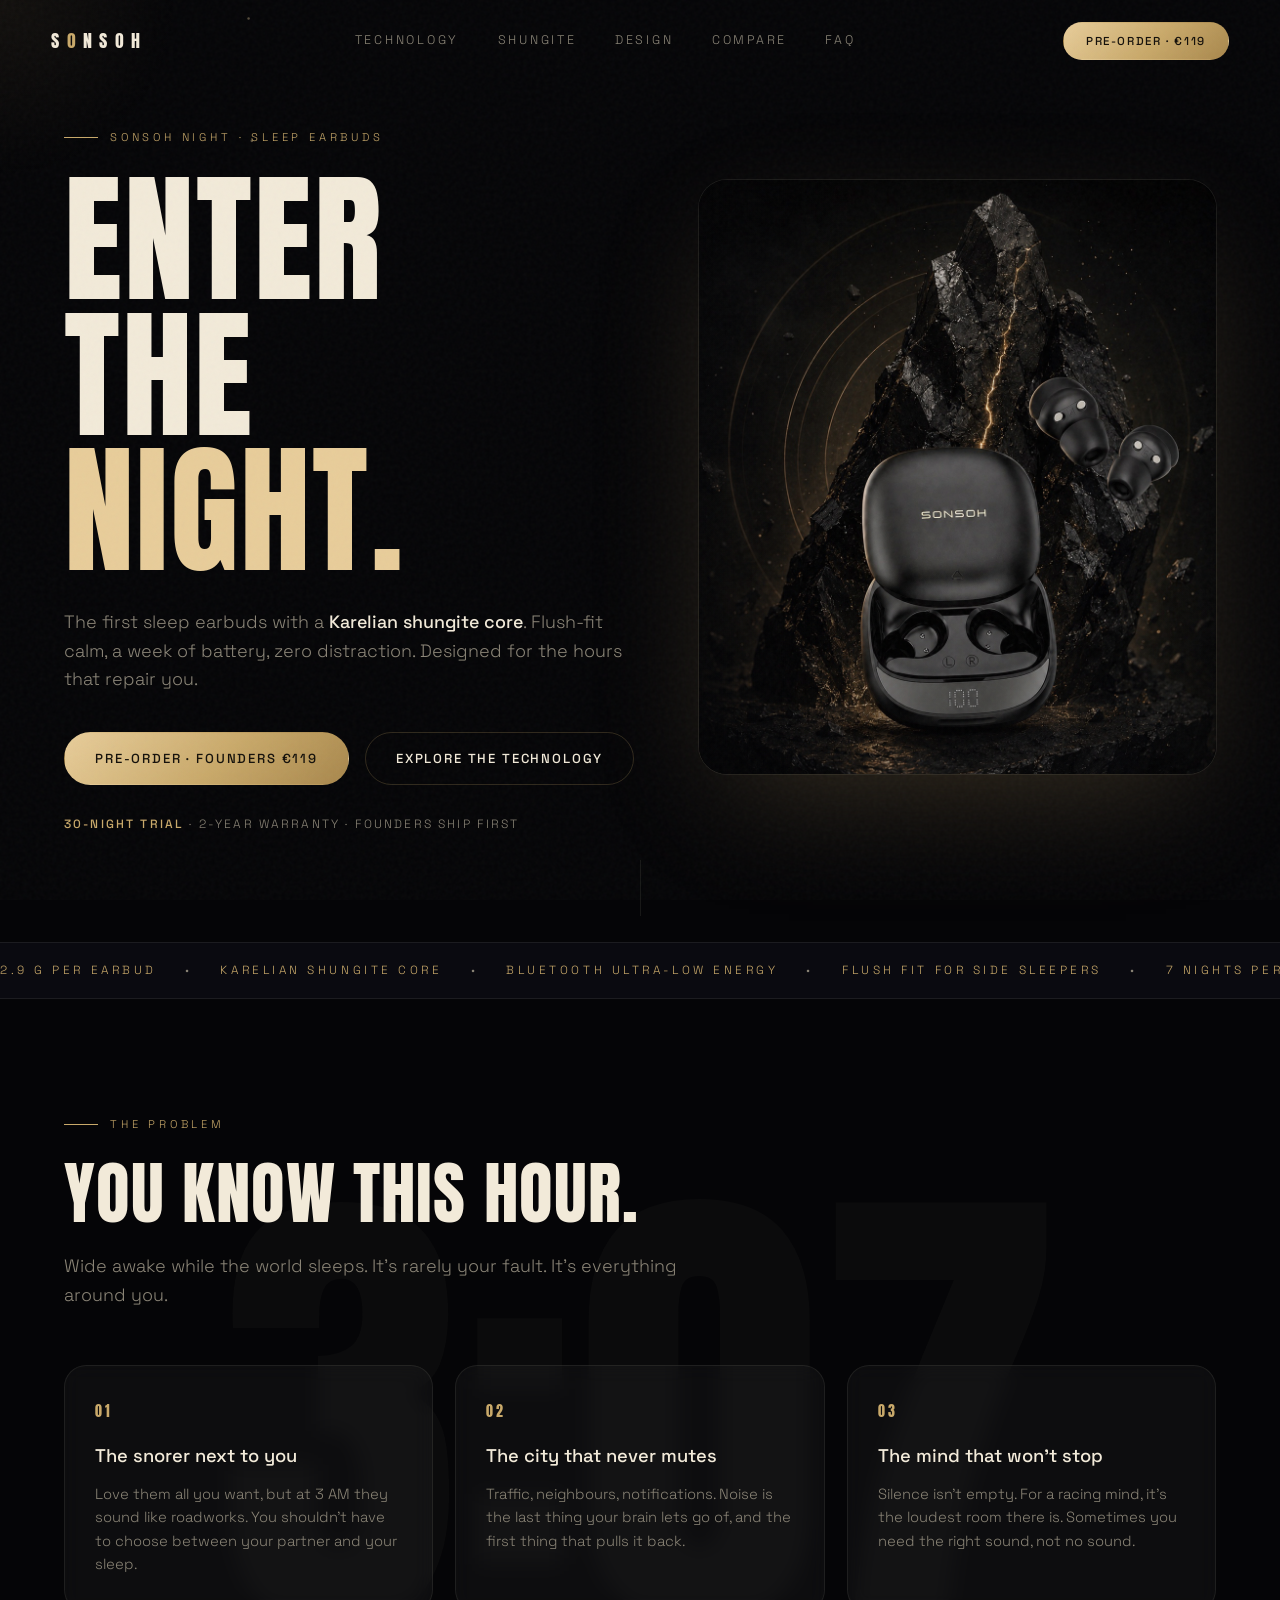
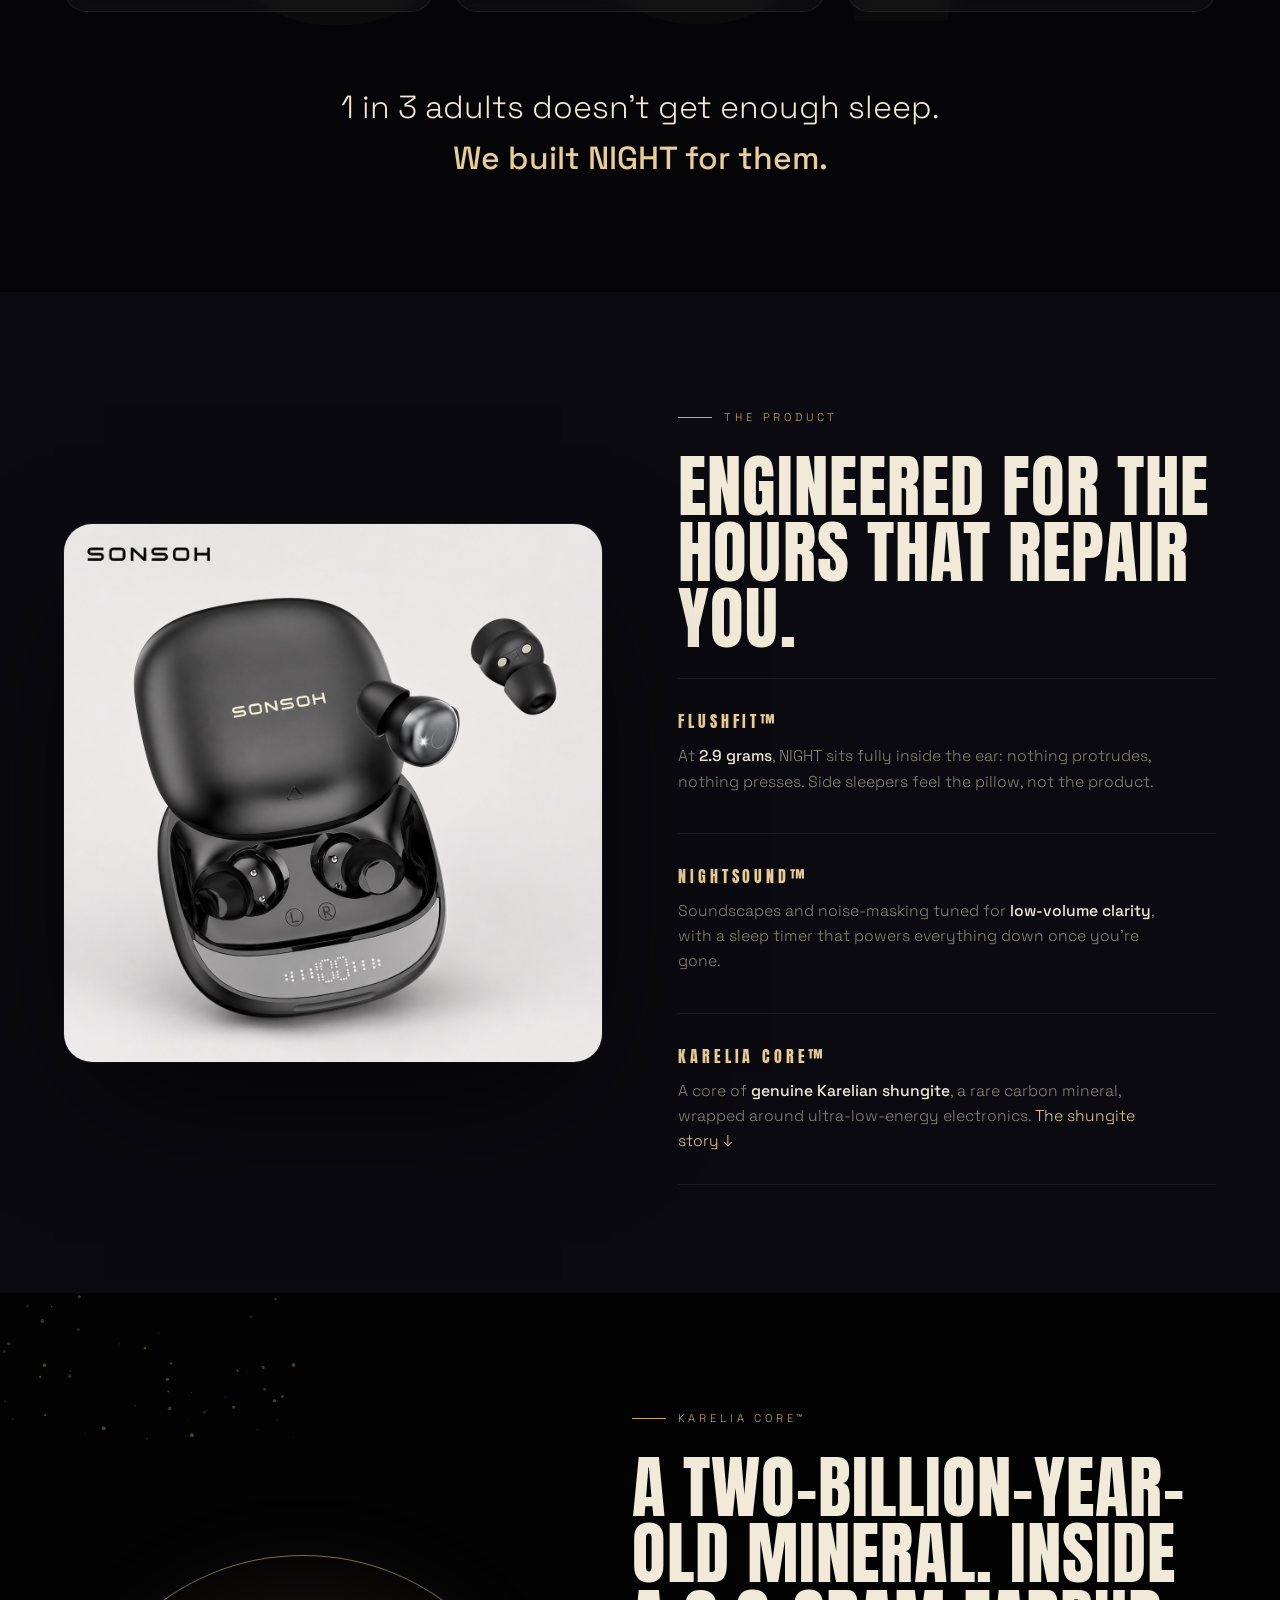
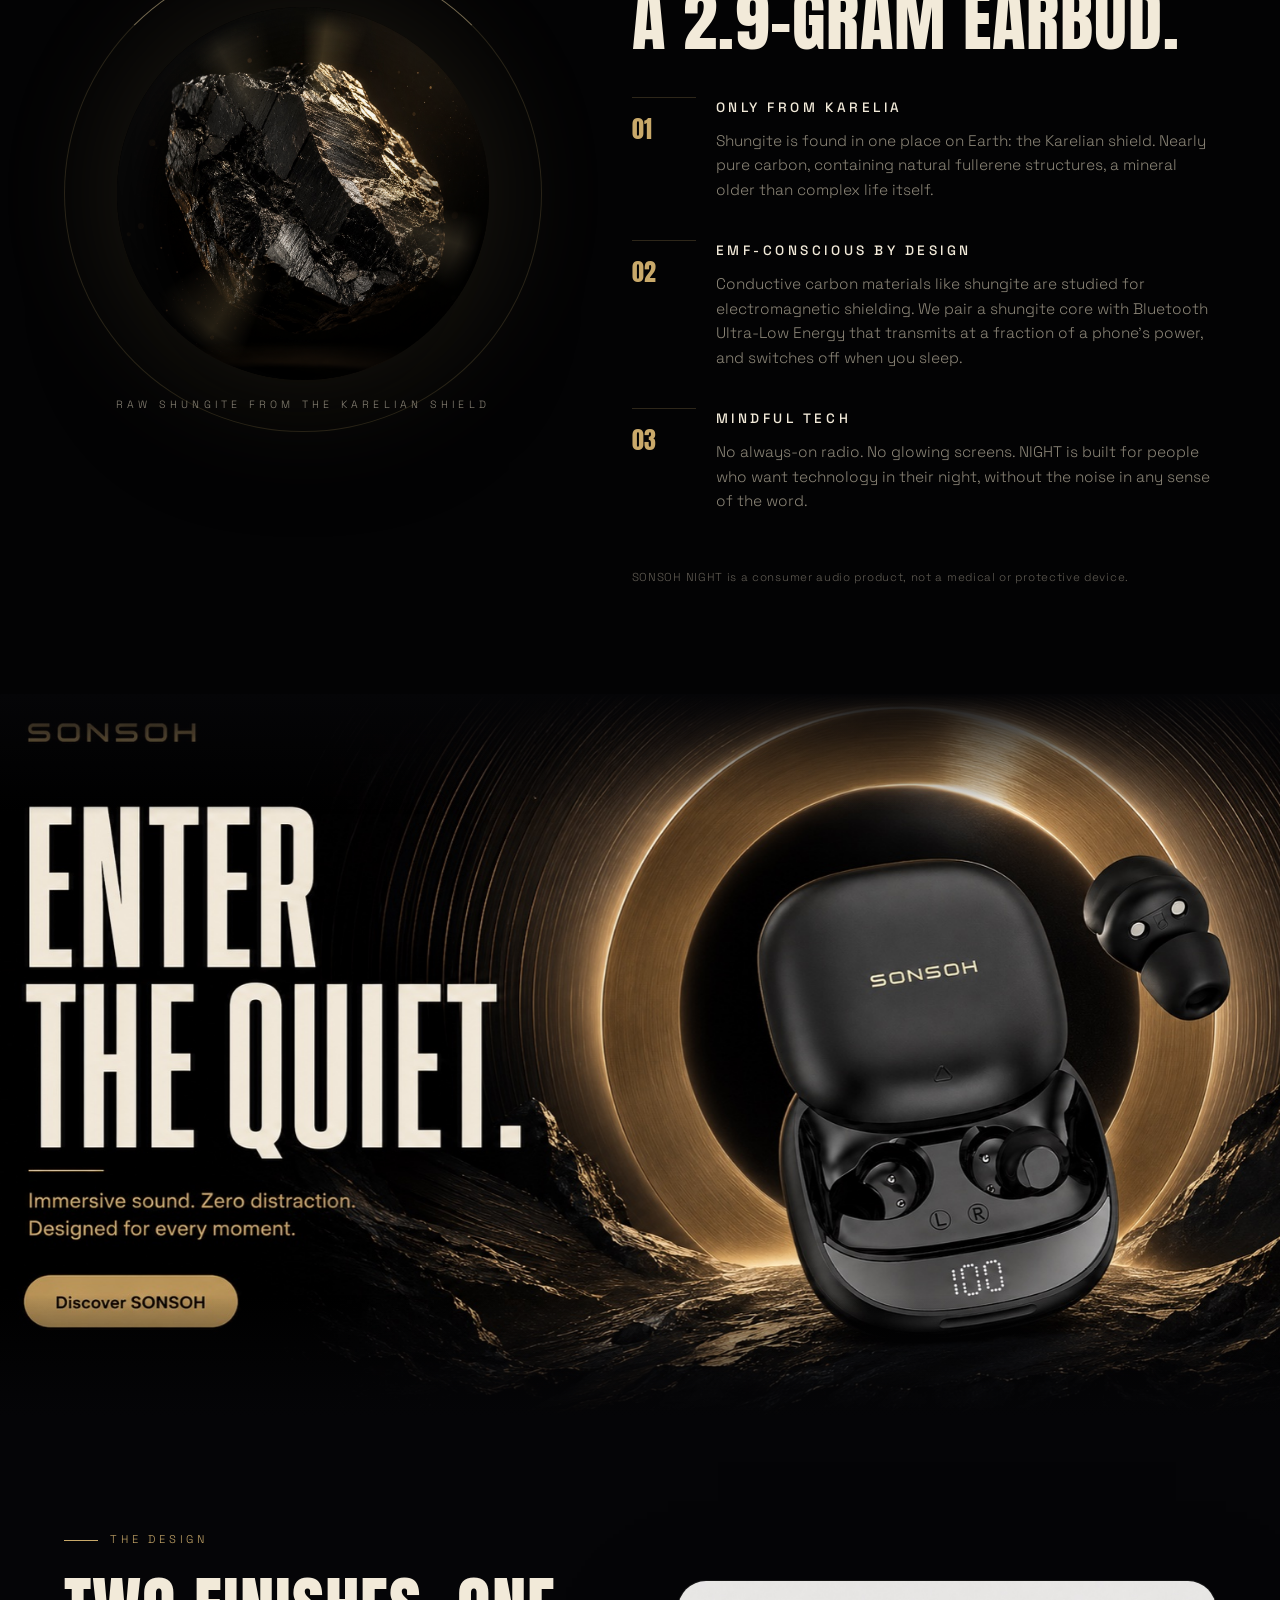
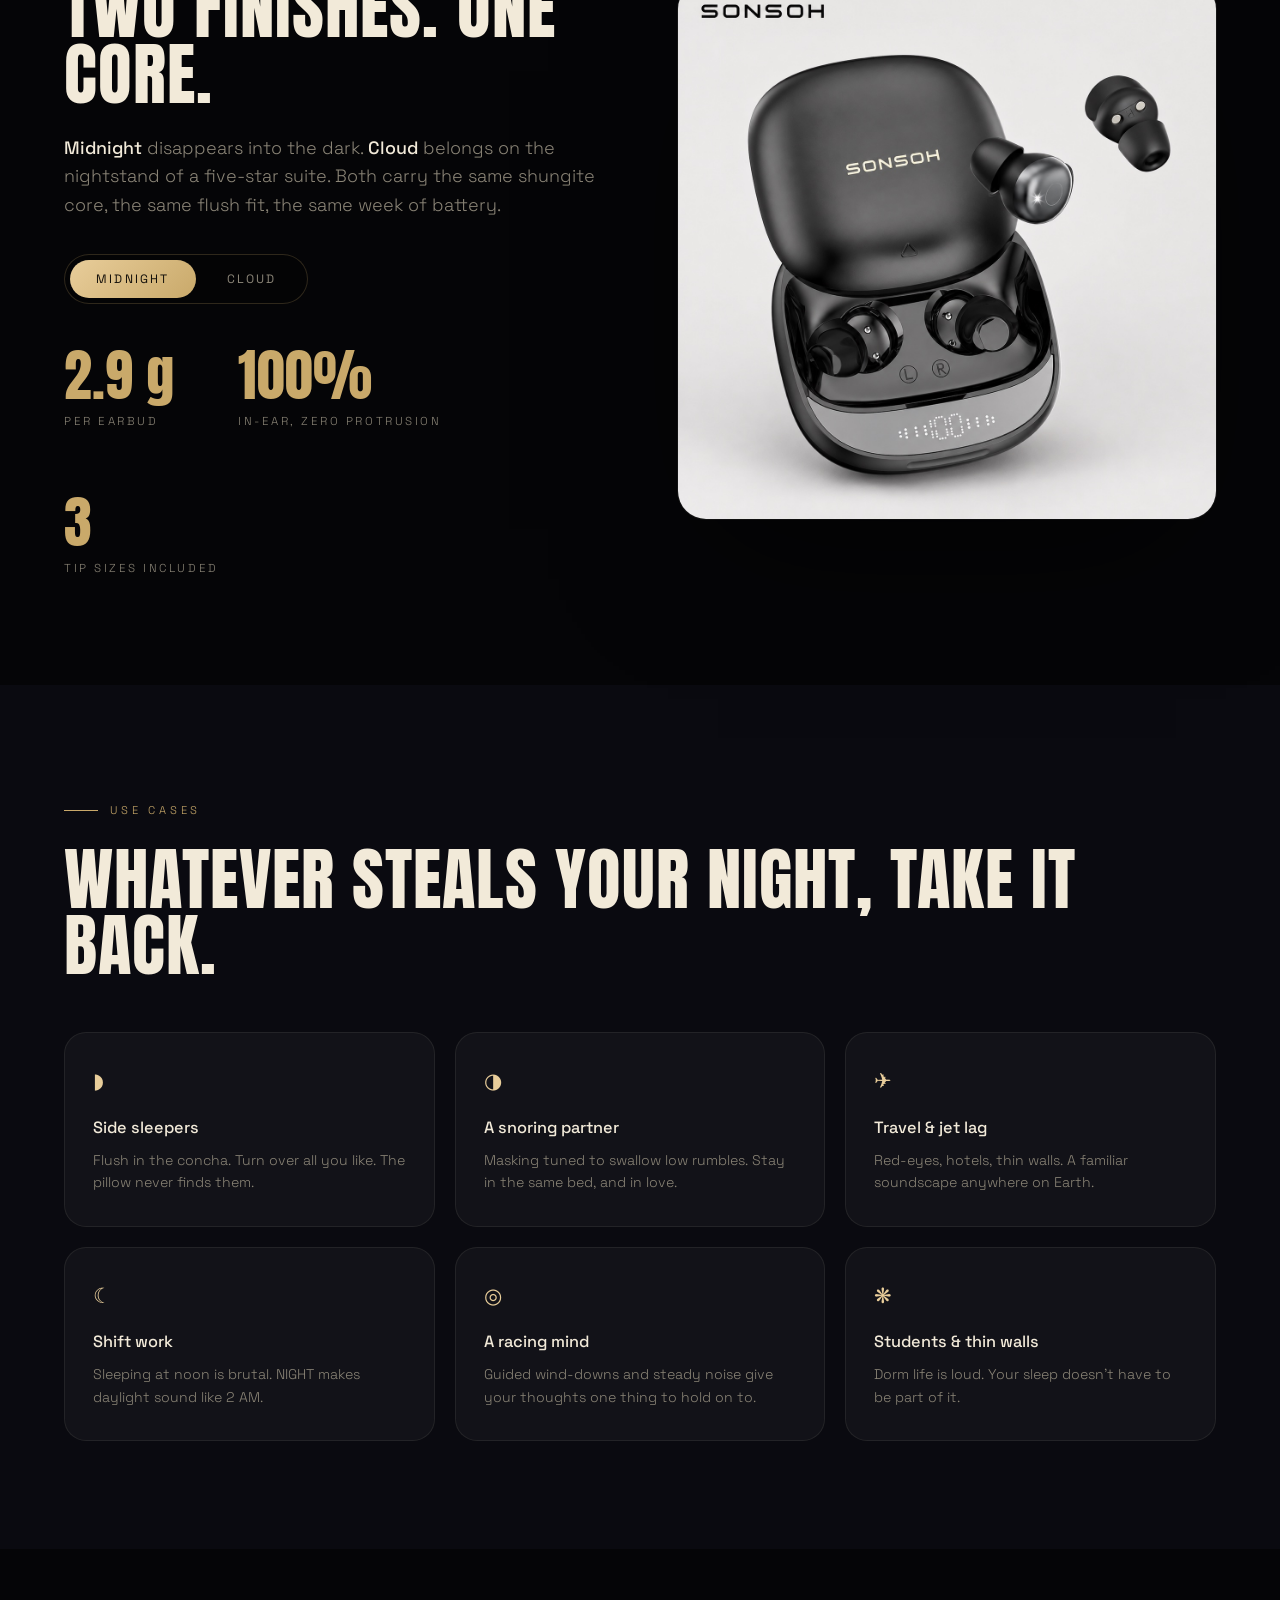
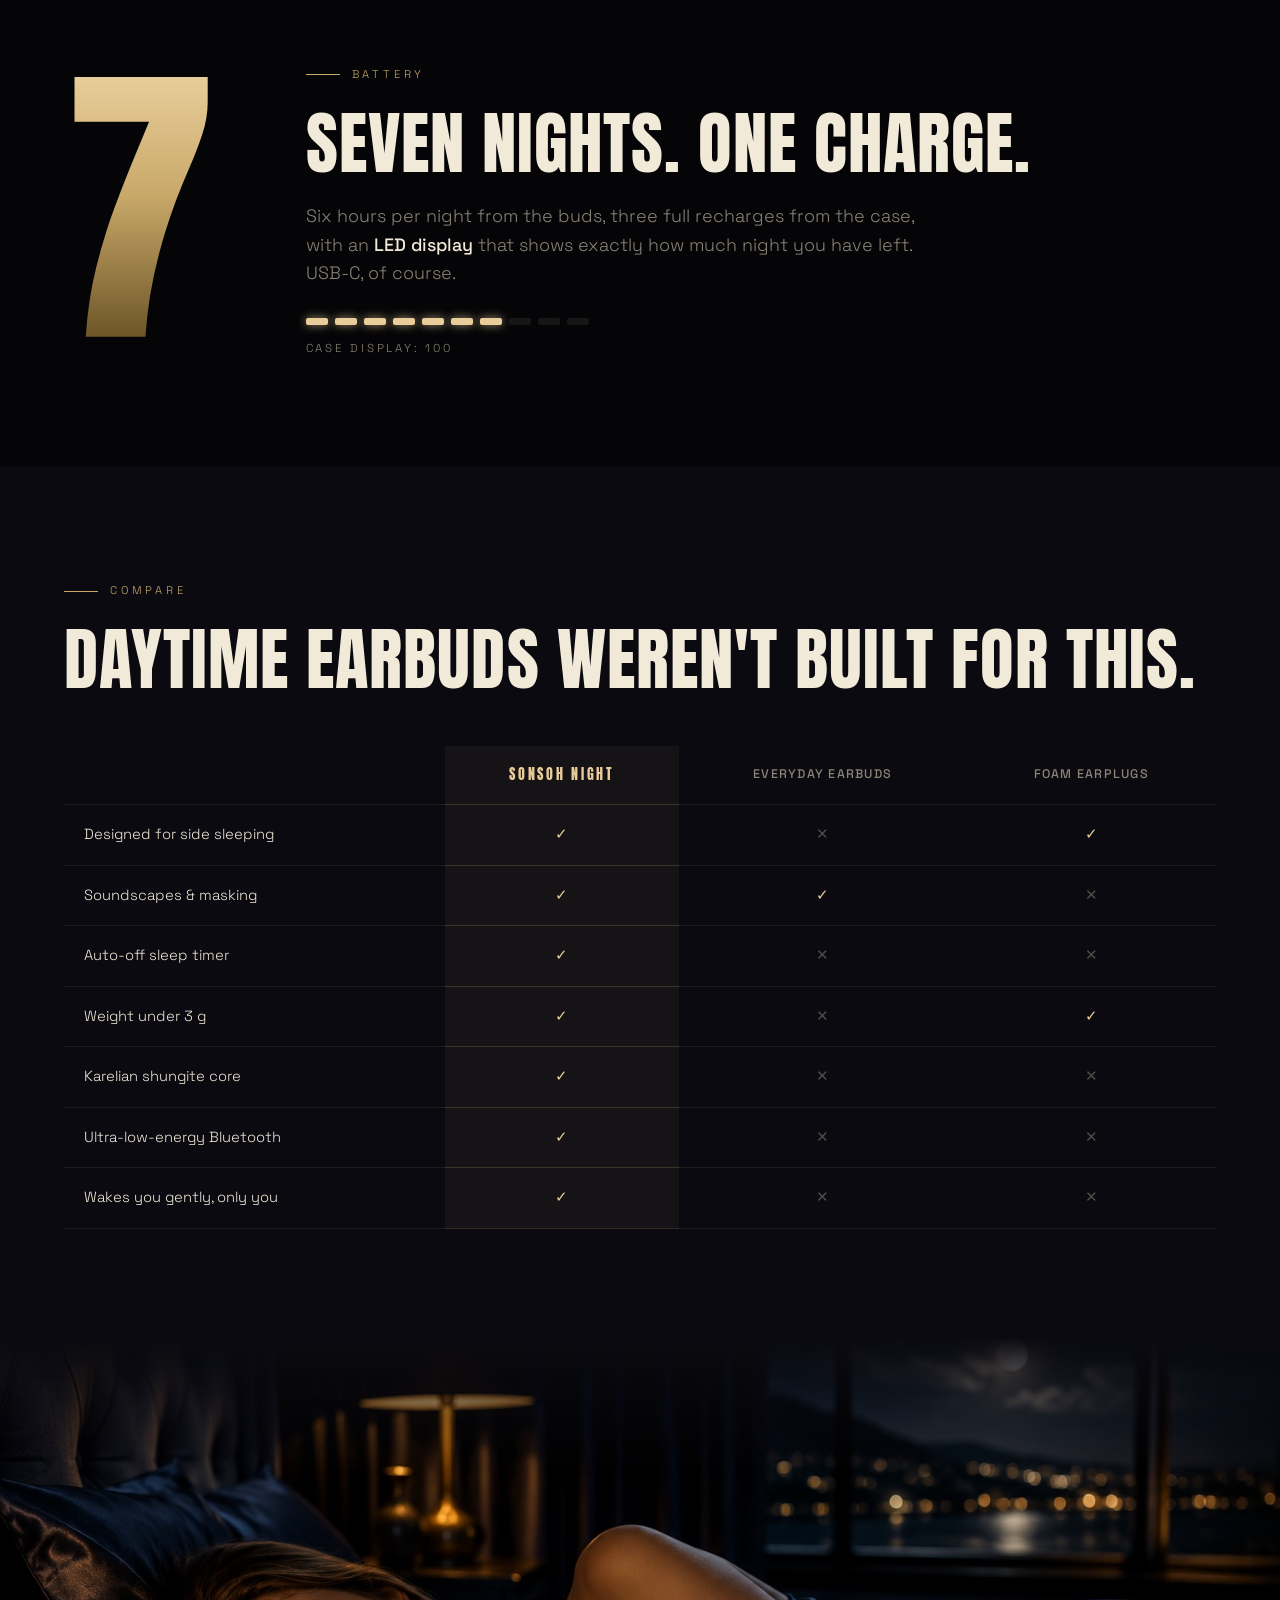
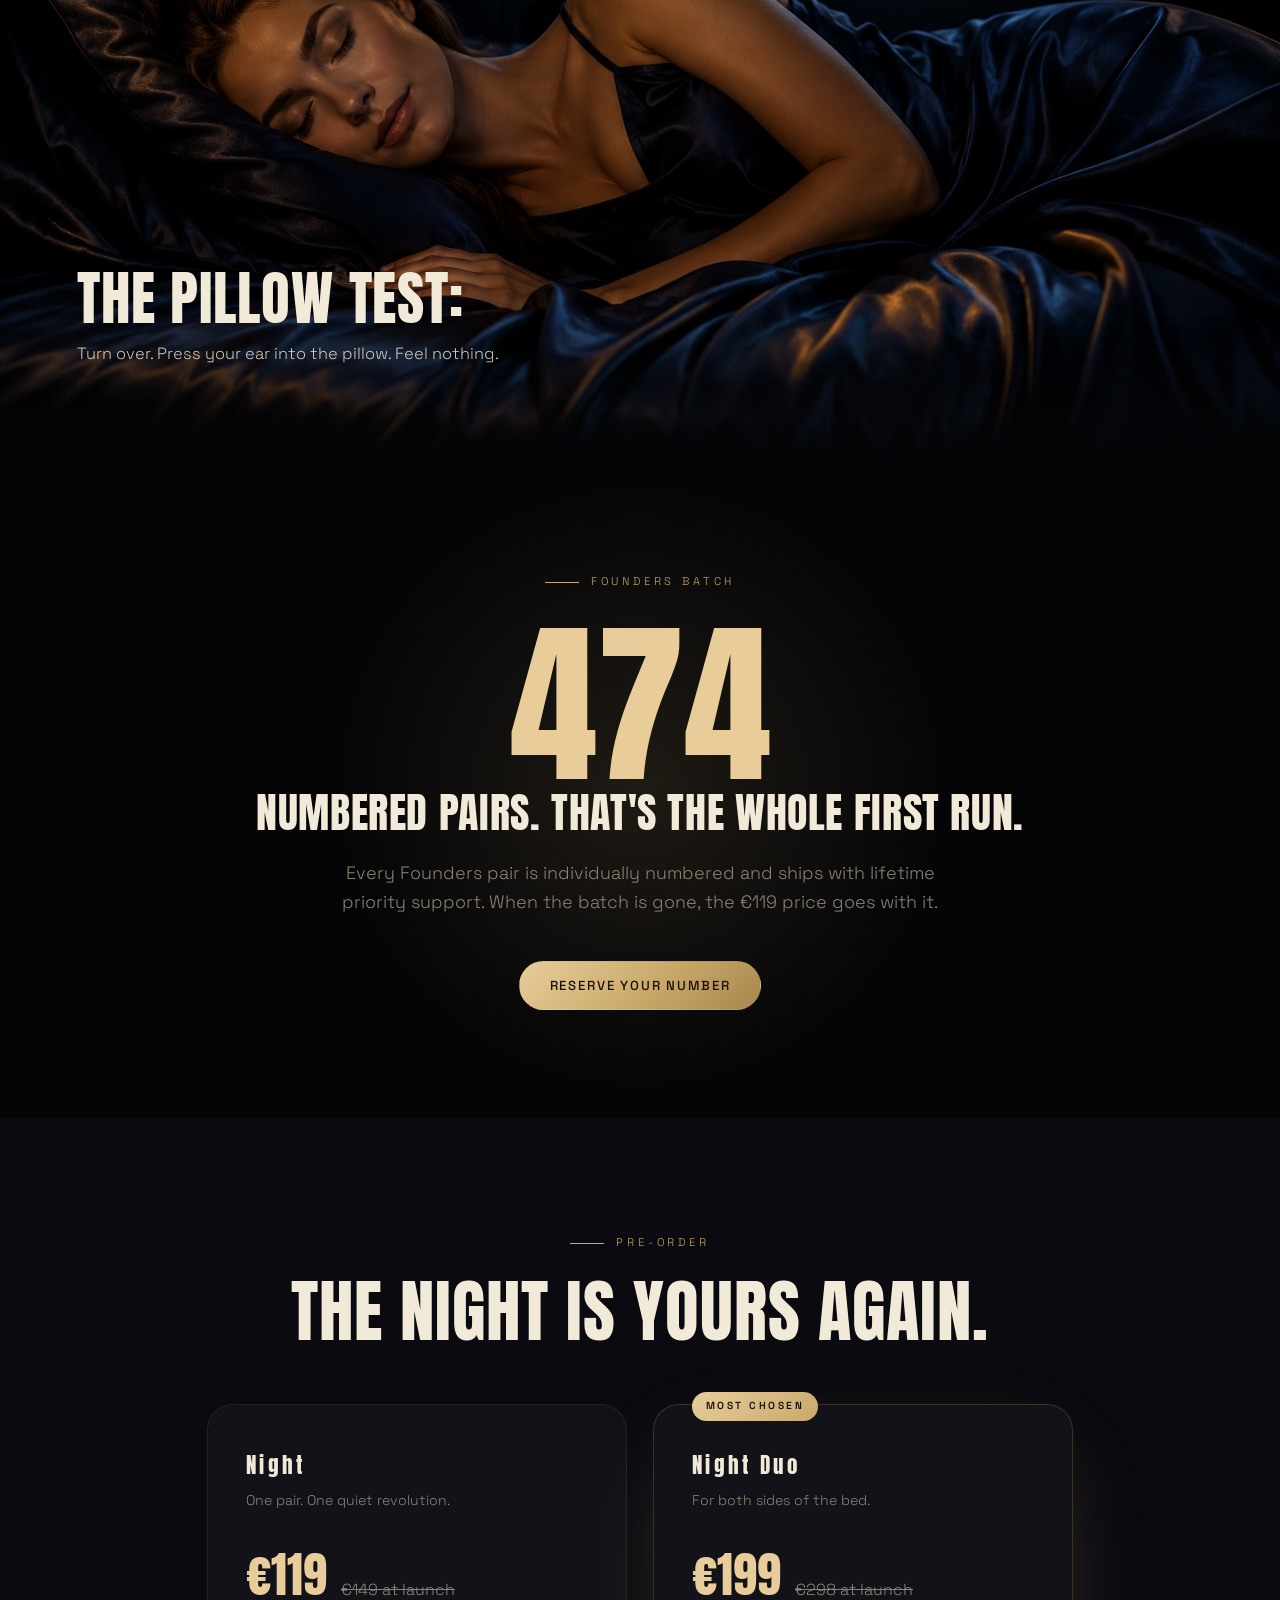
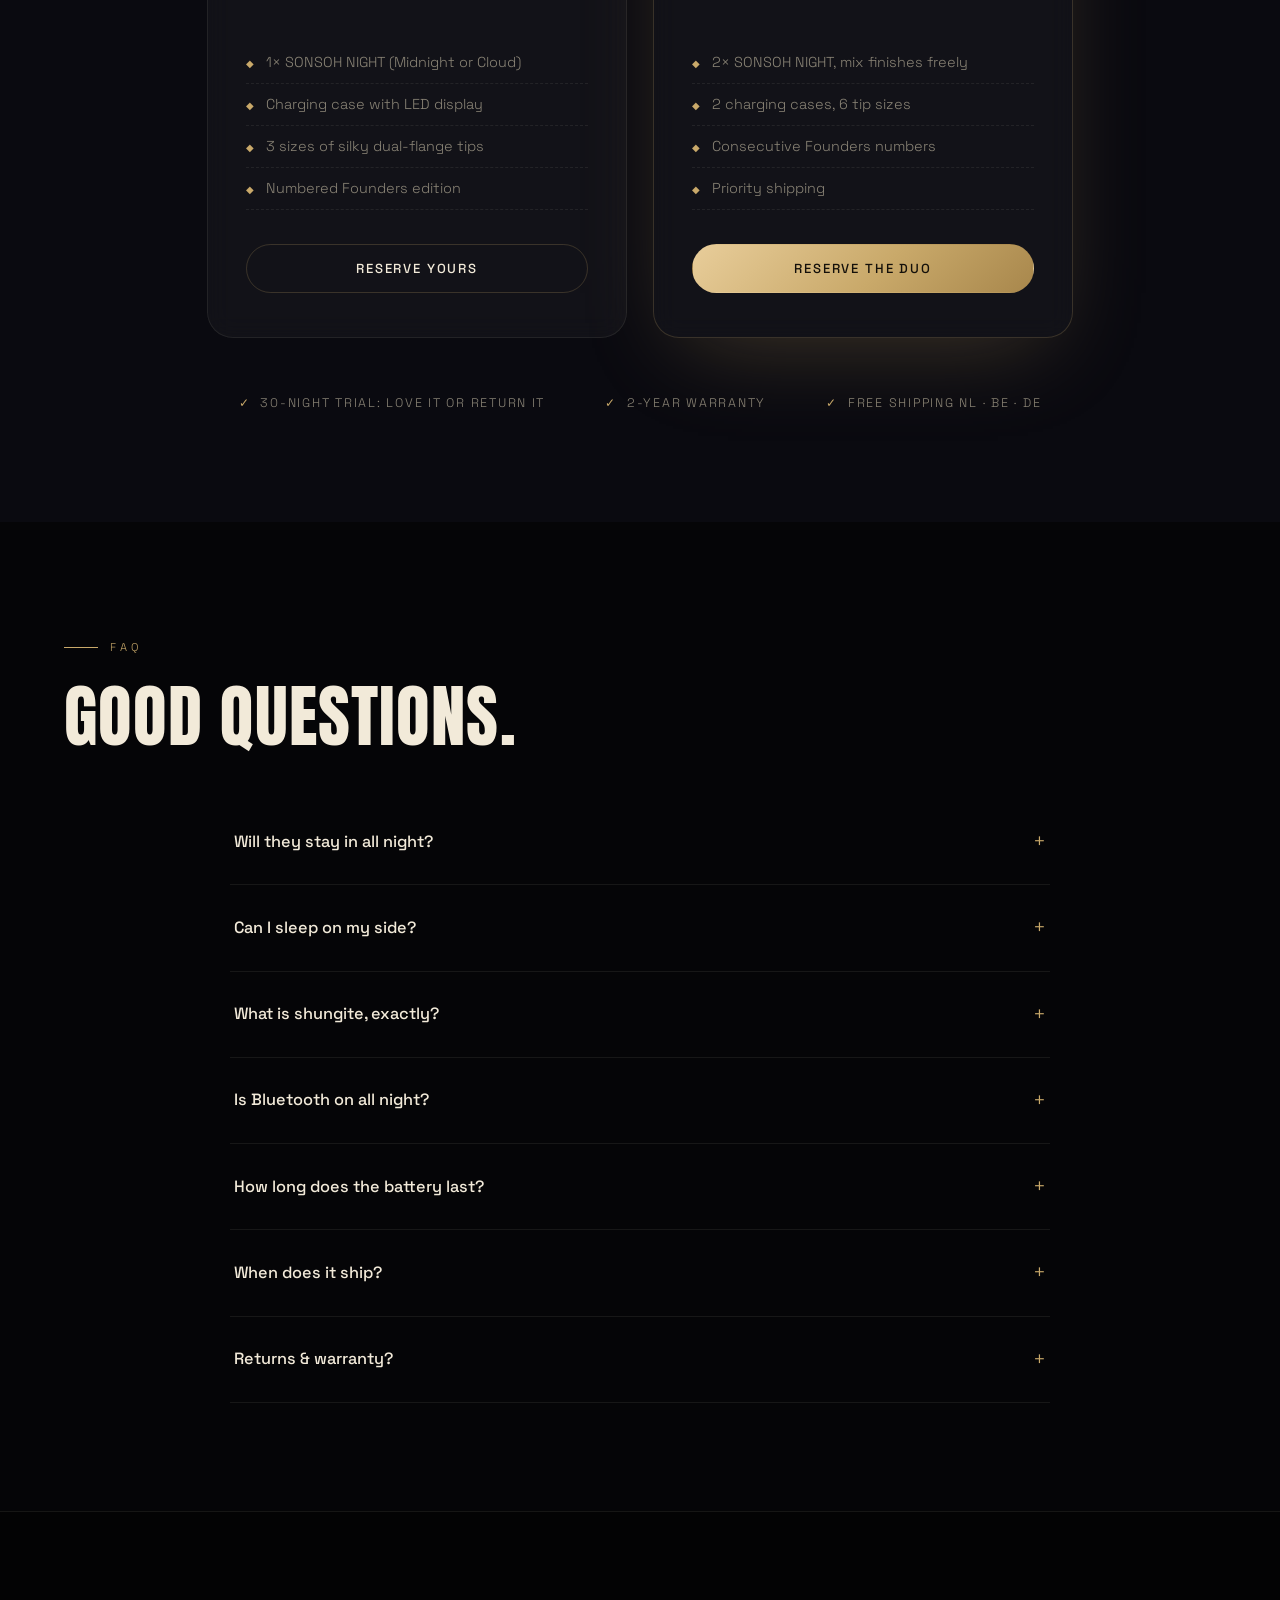
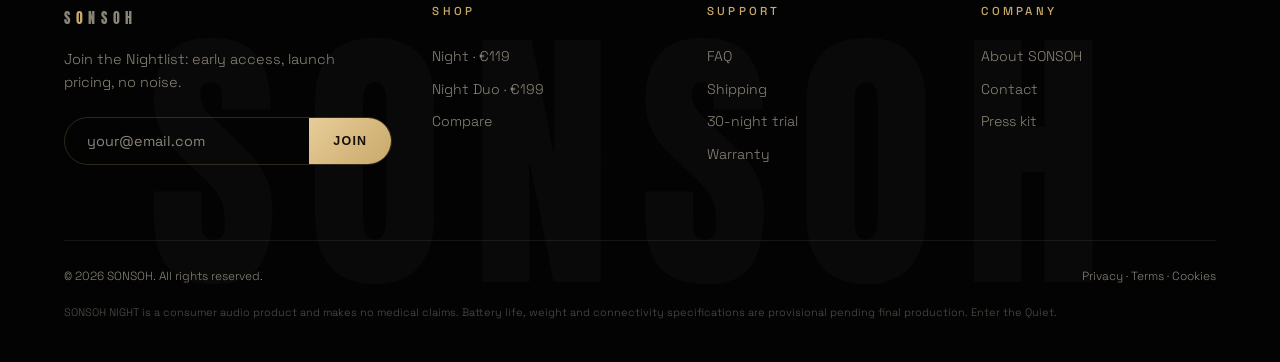
==== commit 4b692647: "Contact: formulier in plaats van mailto (sonsoh.com heeft geen mailbox), ontvanger soort contact, di" ====
--- a/index.html
+++ b/index.html
@@ -418,7 +418,7 @@
       <div>
         <h4>Company</h4>
         <a href="#hero">About SONSOH</a>
-        <a href="mailto:hello@sonsoh.com">Contact</a>
+        <a href="#contact" class="js-open-contact">Contact</a>
         <a href="#hero">Press kit</a>
       </div>
     </div>
@@ -452,6 +452,26 @@
           <p class="fine">30-night trial · 2-year warranty · cancel anytime before shipping</p>
         </form>
       </div>
+      <div class="modal-contact">
+        <h3>Contact SONSOH</h3>
+        <p class="msub">Questions about NIGHT, the Founders Batch or press? Send us a message and we'll reply by email.</p>
+        <form id="contact-form">
+          <label for="c-name">Name</label>
+          <input type="text" id="c-name" required autocomplete="name" />
+          <label for="c-email">Email</label>
+          <input type="email" id="c-email" required autocomplete="email" />
+          <label for="c-msg">Message</label>
+          <textarea id="c-msg" rows="5" required maxlength="3000"></textarea>
+          <input type="text" id="c-hp" name="_honey" tabindex="-1" autocomplete="off" aria-hidden="true" style="position:absolute;left:-9999px;width:1px;height:1px;opacity:0" />
+          <button type="submit" class="btn btn-gold">Send message</button>
+        </form>
+      </div>
+      <div class="modal-contact-ok">
+        <div class="ok">✓</div>
+        <h3>Message sent.</h3>
+        <p class="msub" style="margin-top:12px">Thank you. We'll reply to the email address you gave us.</p>
+        <button class="btn btn-ghost js-close-modal" style="margin-top:20px">Back to the night</button>
+      </div>
       <div class="modal-success">
         <div class="ok">✓</div>
         <h3>You're on the list.</h3>
--- a/styles.css
+++ b/styles.css
@@ -788,7 +788,7 @@
 .modal h3 { font-family: var(--font-display); font-size: 1.5rem; letter-spacing: 0.1em; margin-bottom: 8px; }
 .modal .msub { color: var(--muted); font-size: 0.9rem; margin-bottom: 30px; }
 .modal label { display: block; font-size: 0.7rem; letter-spacing: 0.24em; text-transform: uppercase; color: var(--gold); margin: 20px 0 8px; }
-.modal input[type="text"], .modal input[type="email"] {
+.modal input[type="text"], .modal input[type="email"], .modal textarea {
   width: 100%; background: rgba(255, 255, 255, 0.04); border: 1px solid var(--line-soft);
   border-radius: 12px; padding: 14px 18px; color: var(--ink);
   font-family: var(--font-body); font-size: 0.95rem; outline: none; transition: border-color 0.3s;
@@ -819,3 +819,13 @@
   html { scroll-behavior: auto; }
   .reveal { opacity: 1; transform: none; }
 }
+
+/* contact (23 nov 2026: replaces mailto, sonsoh.com has no mailbox) */
+.modal textarea { resize: vertical; min-height: 120px; }
+.modal-contact, .modal-contact-ok { display: none; }
+.modal-contact-ok { text-align: center; padding: 20px 0; }
+.modal-contact-ok .ok { width: 64px; height: 64px; margin: 0 auto 18px; border-radius: 50%; border: 1px solid var(--gold); color: var(--gold); display: flex; align-items: center; justify-content: center; font-size: 1.6rem; }
+.modal.contact .modal-form, .modal.contact .modal-success { display: none; }
+.modal.contact .modal-contact { display: block; }
+.modal.contact.sent .modal-contact { display: none; }
+.modal.contact.sent .modal-contact-ok { display: block; }
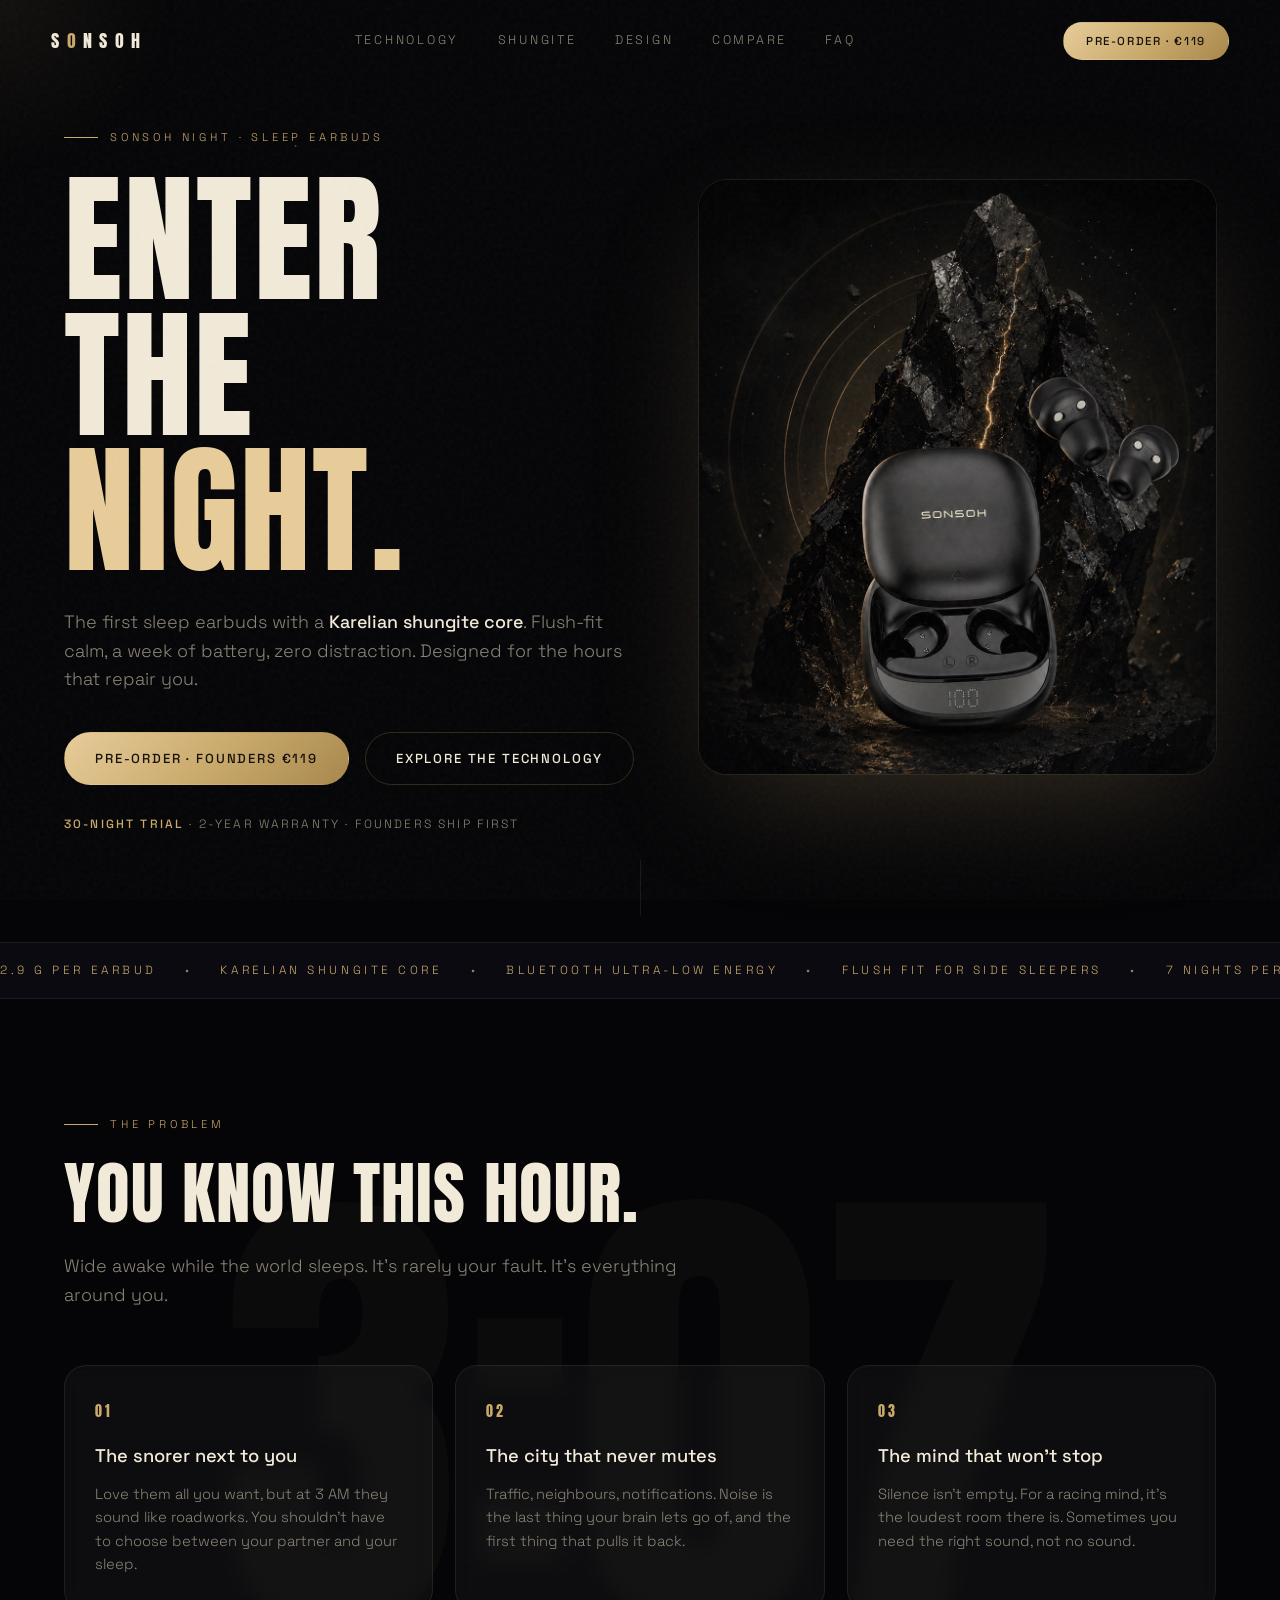
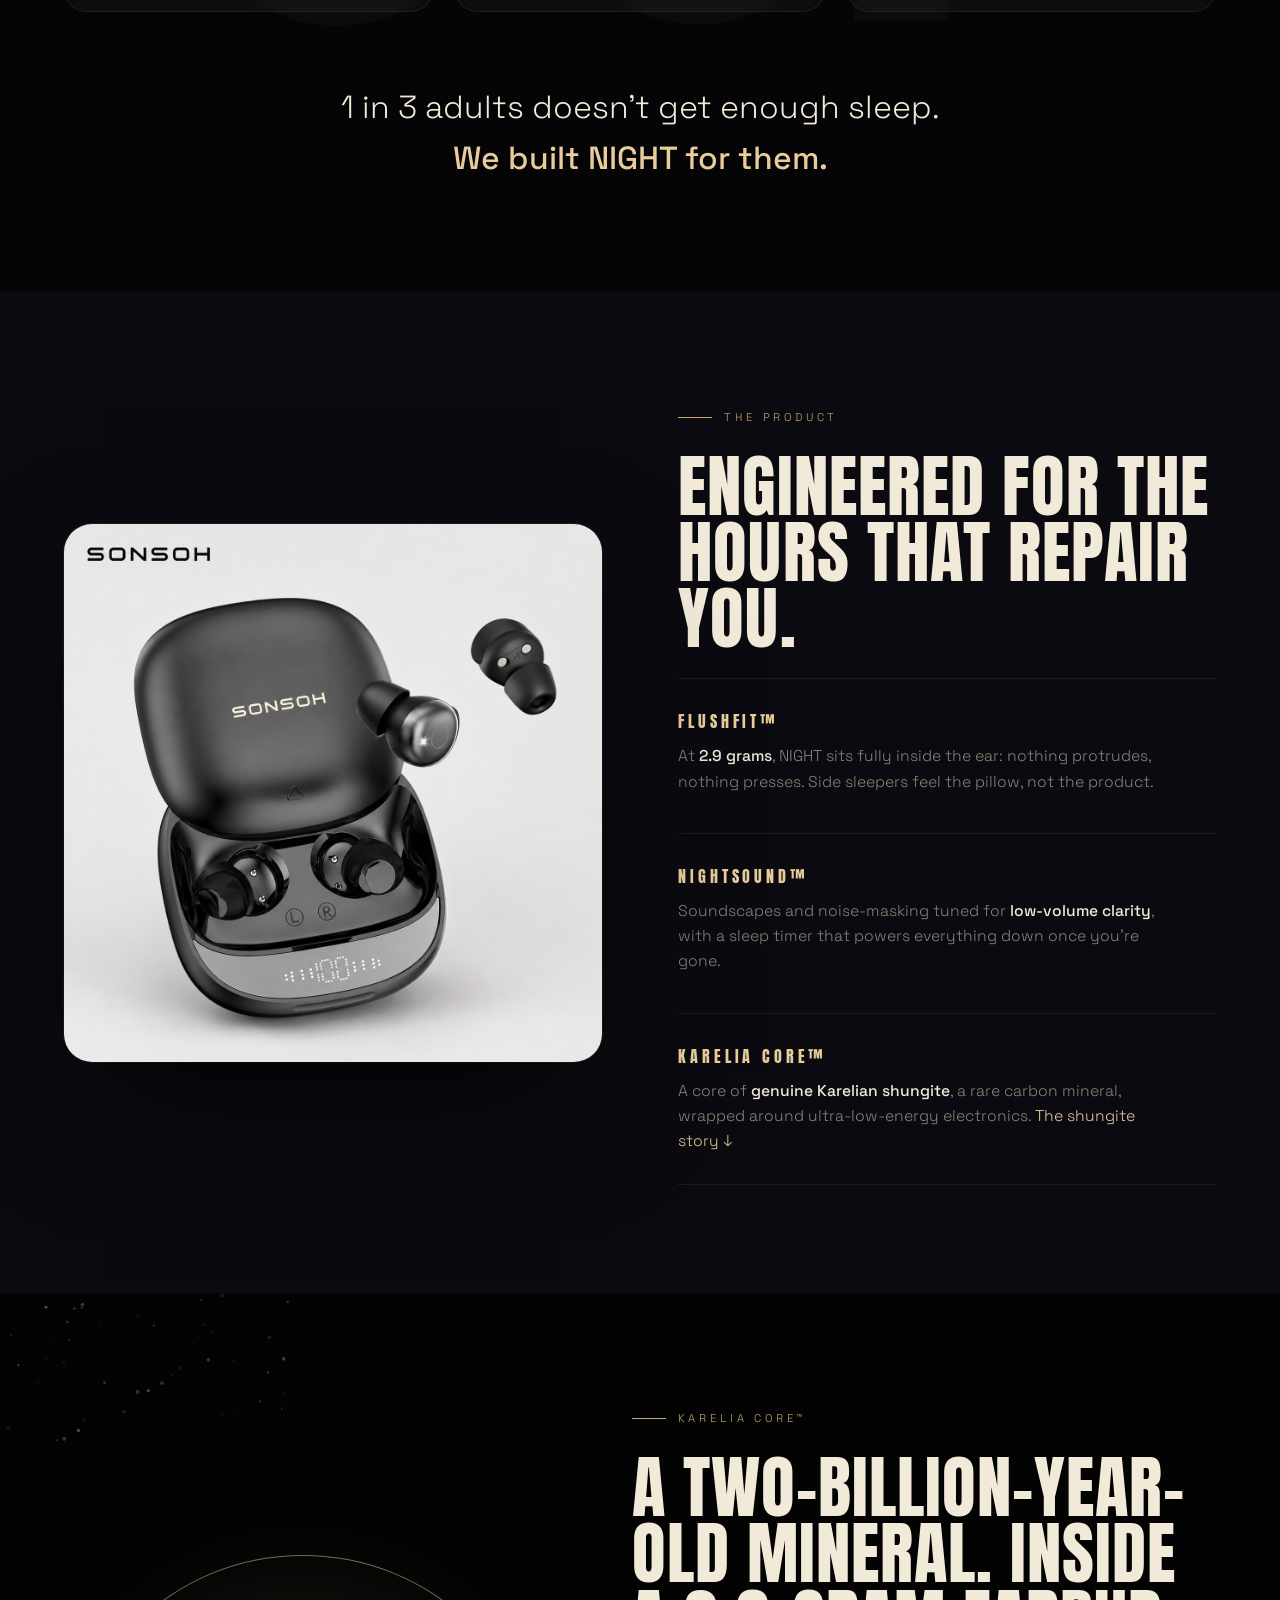
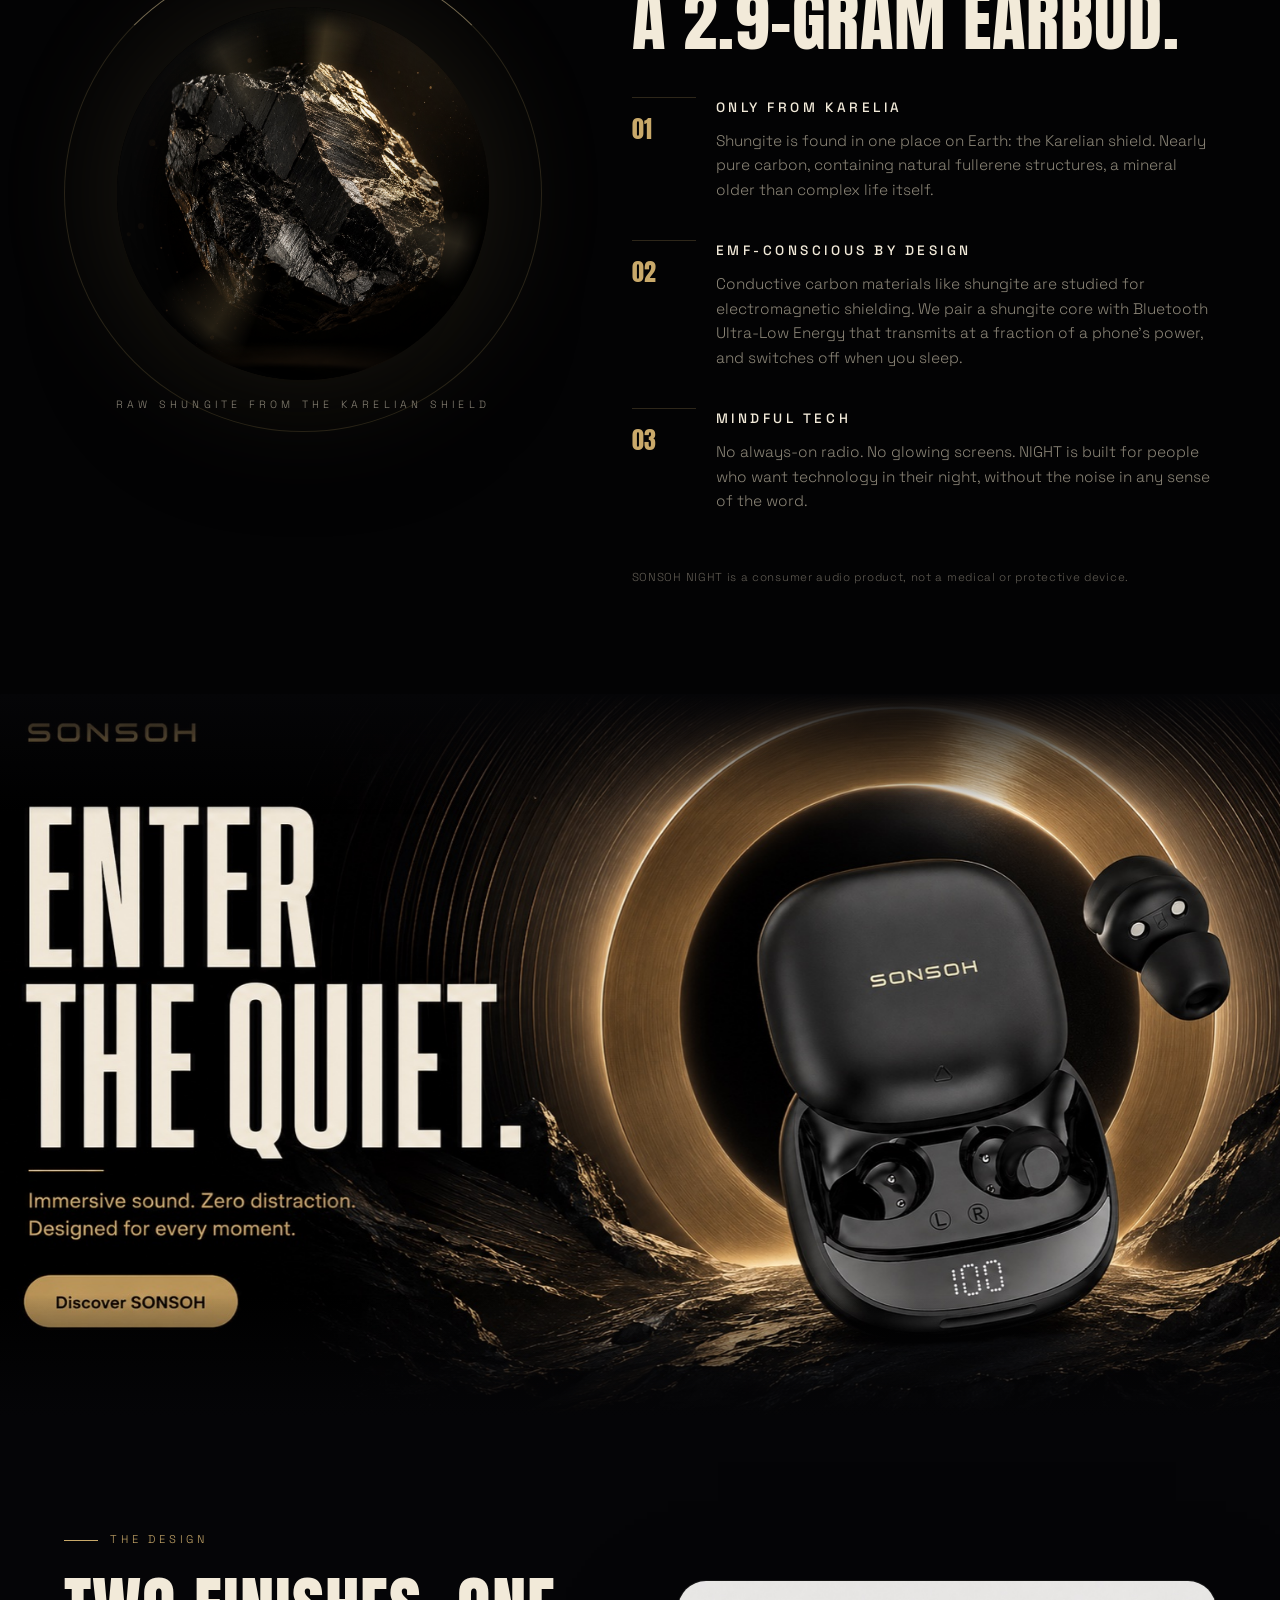
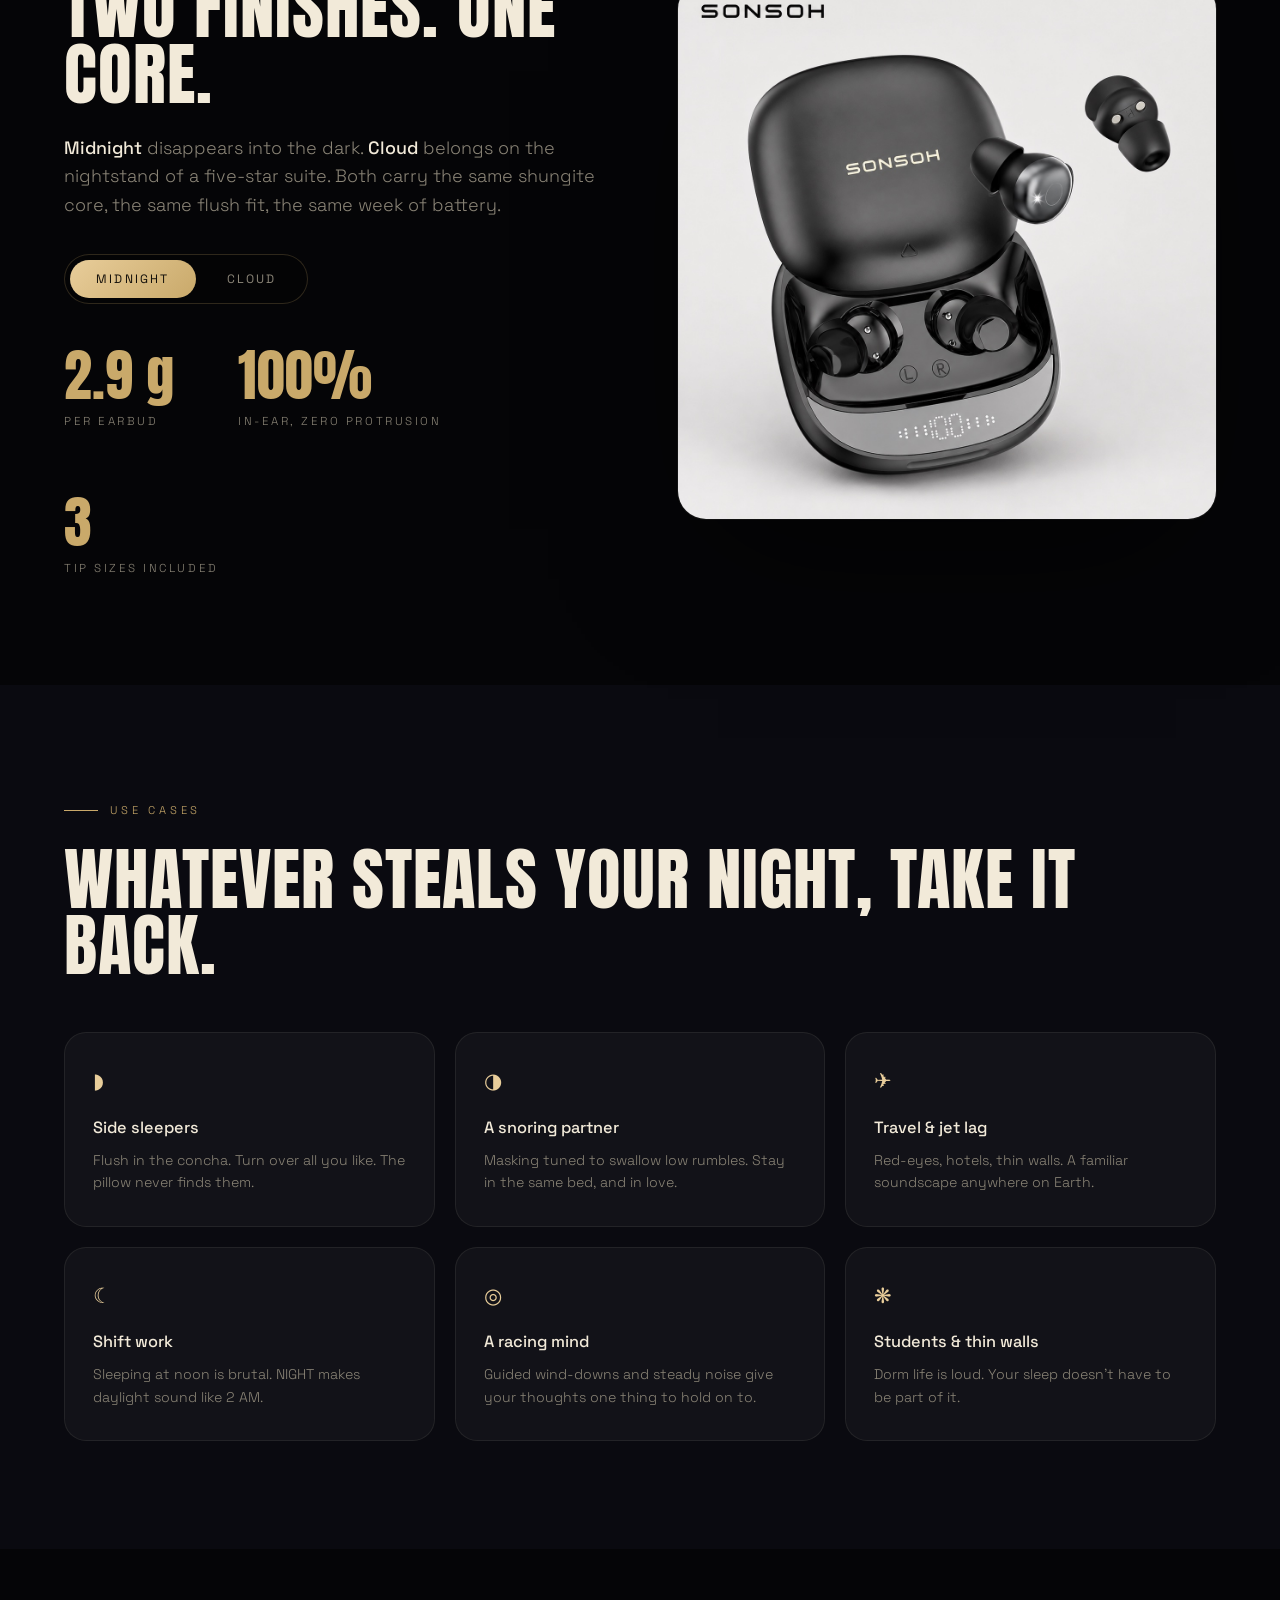
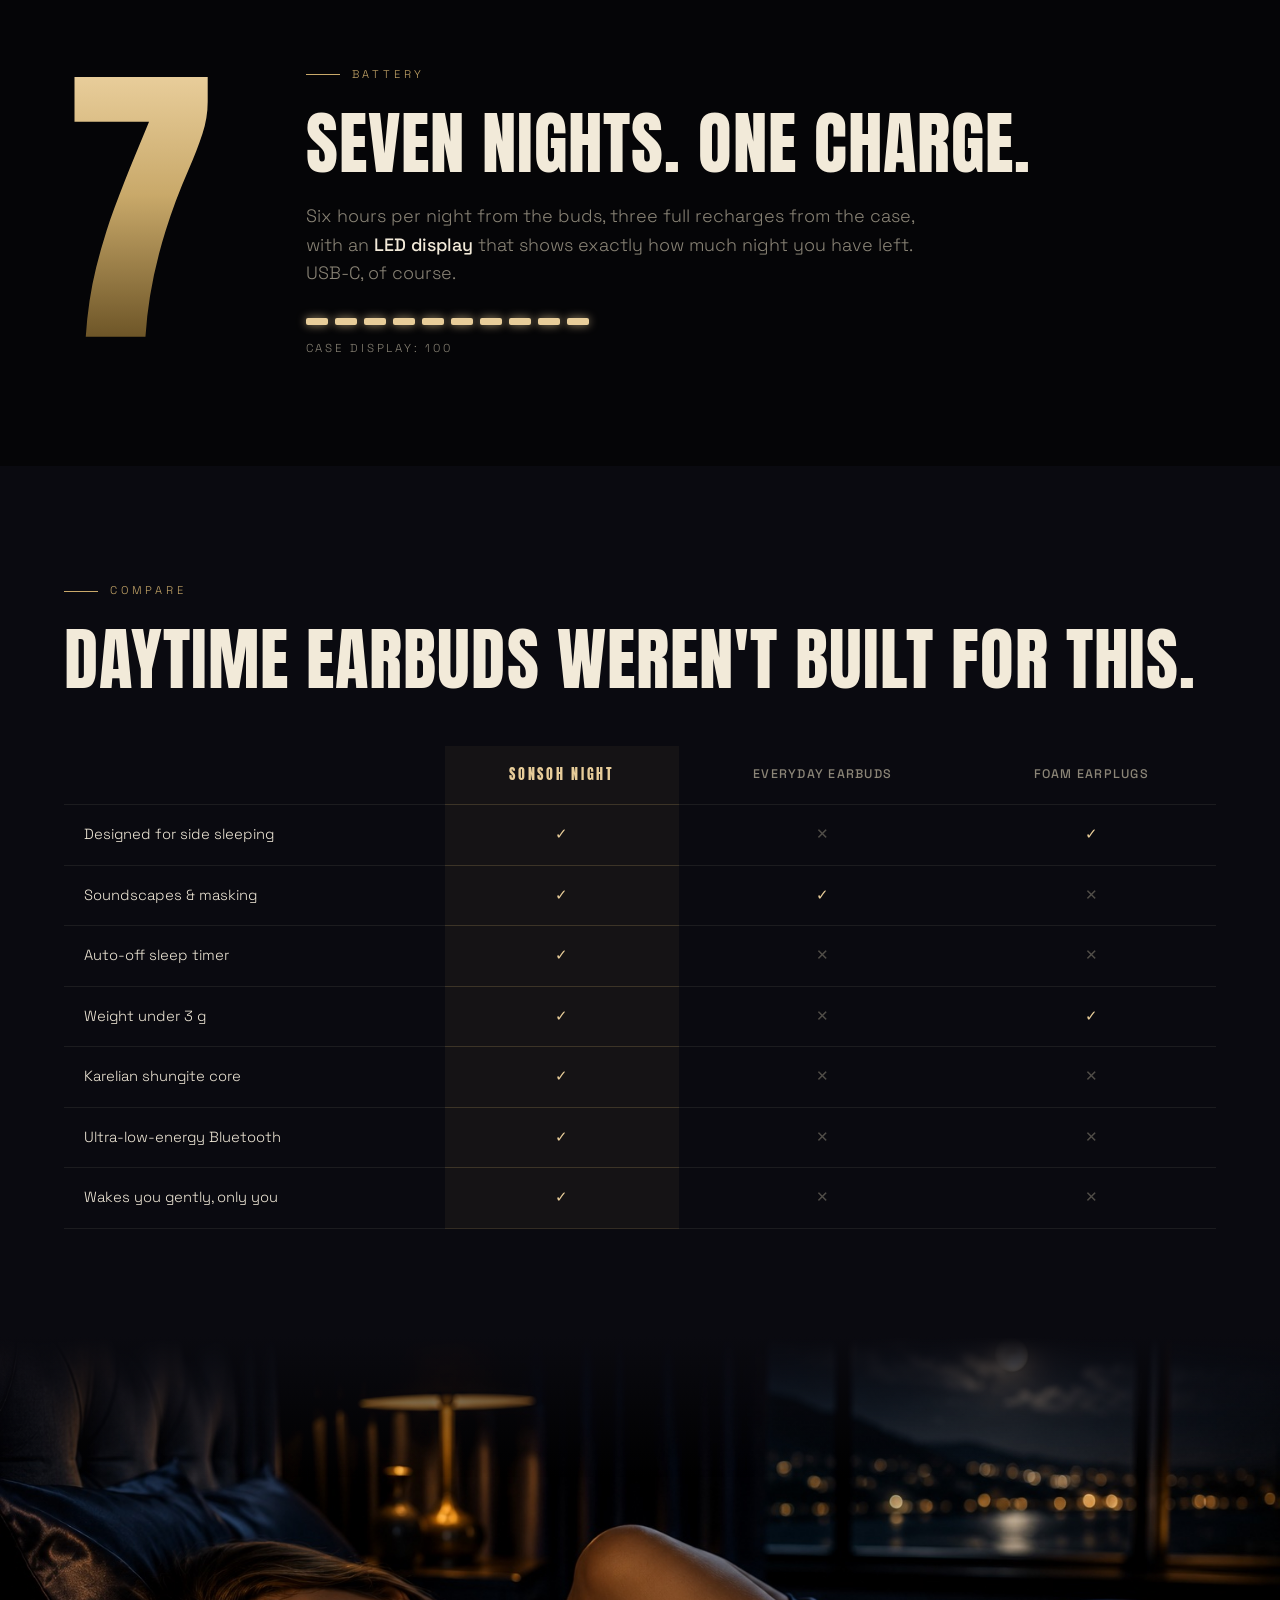
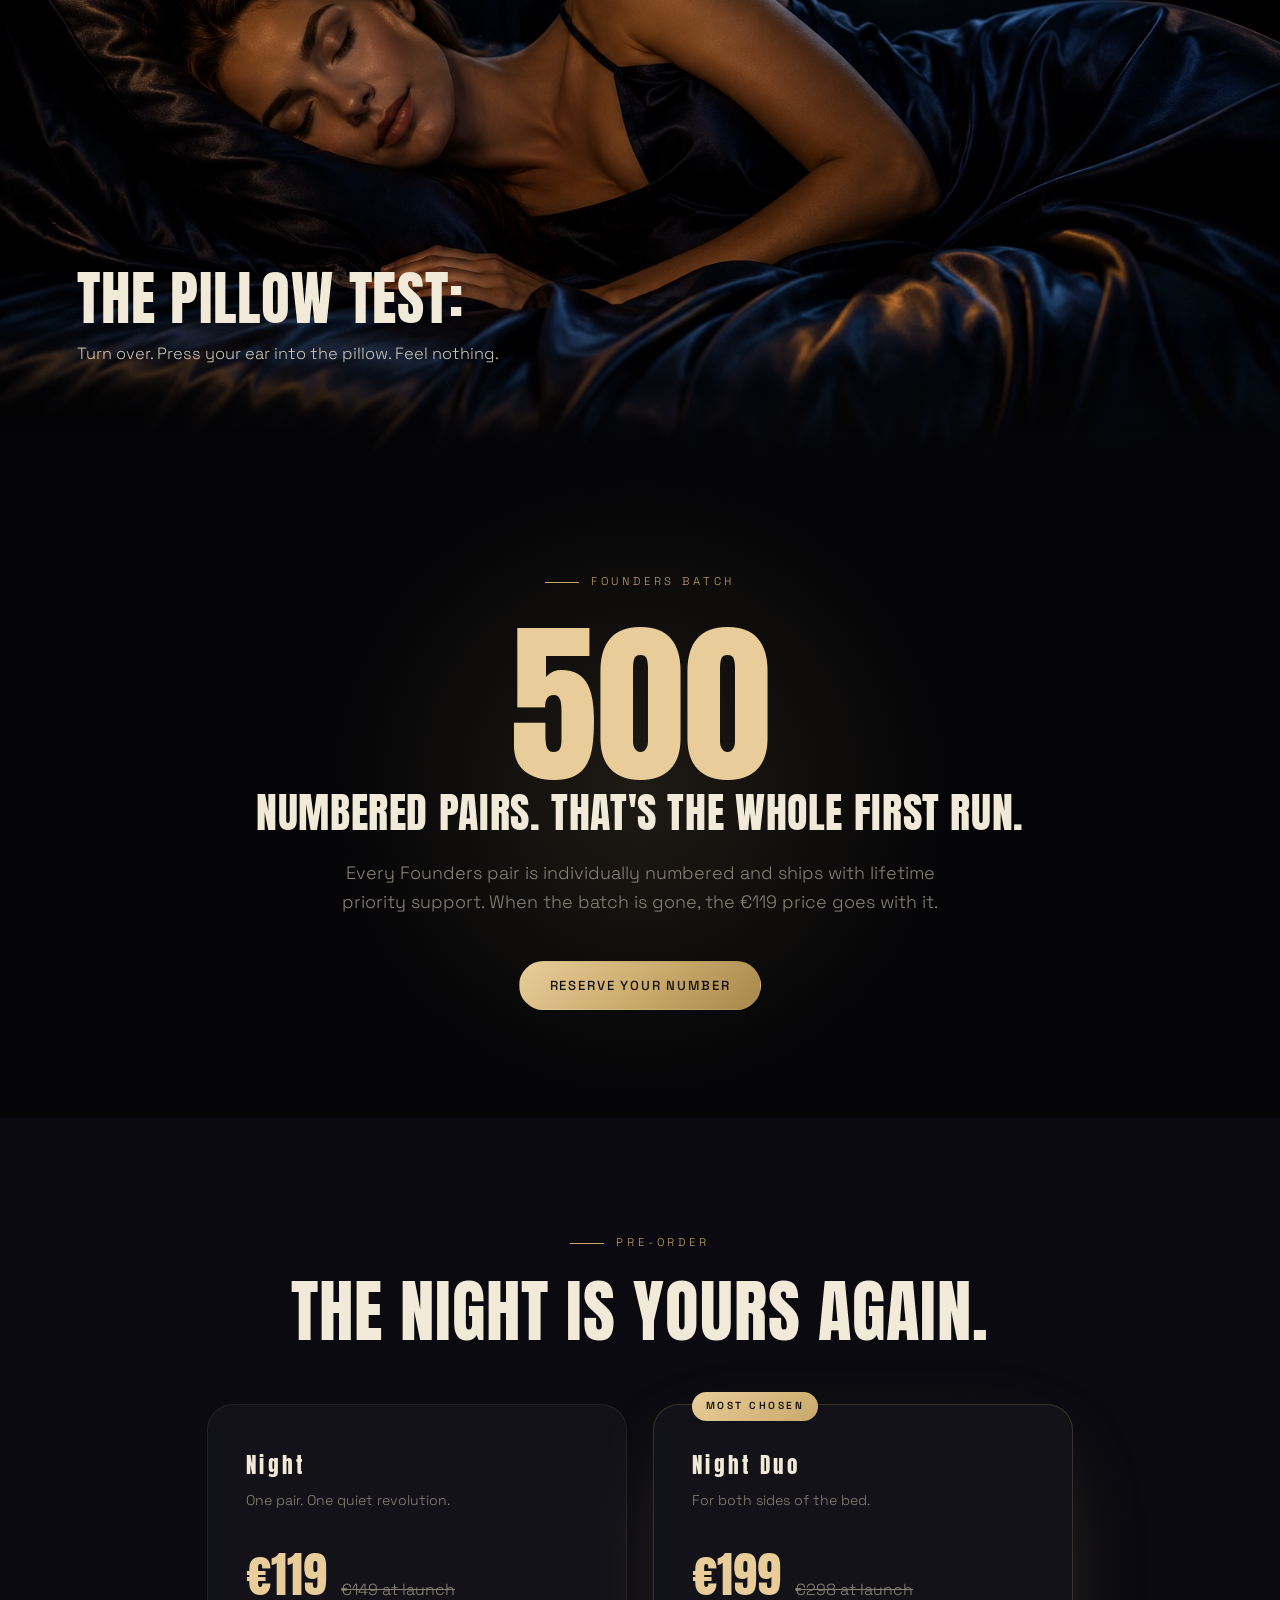
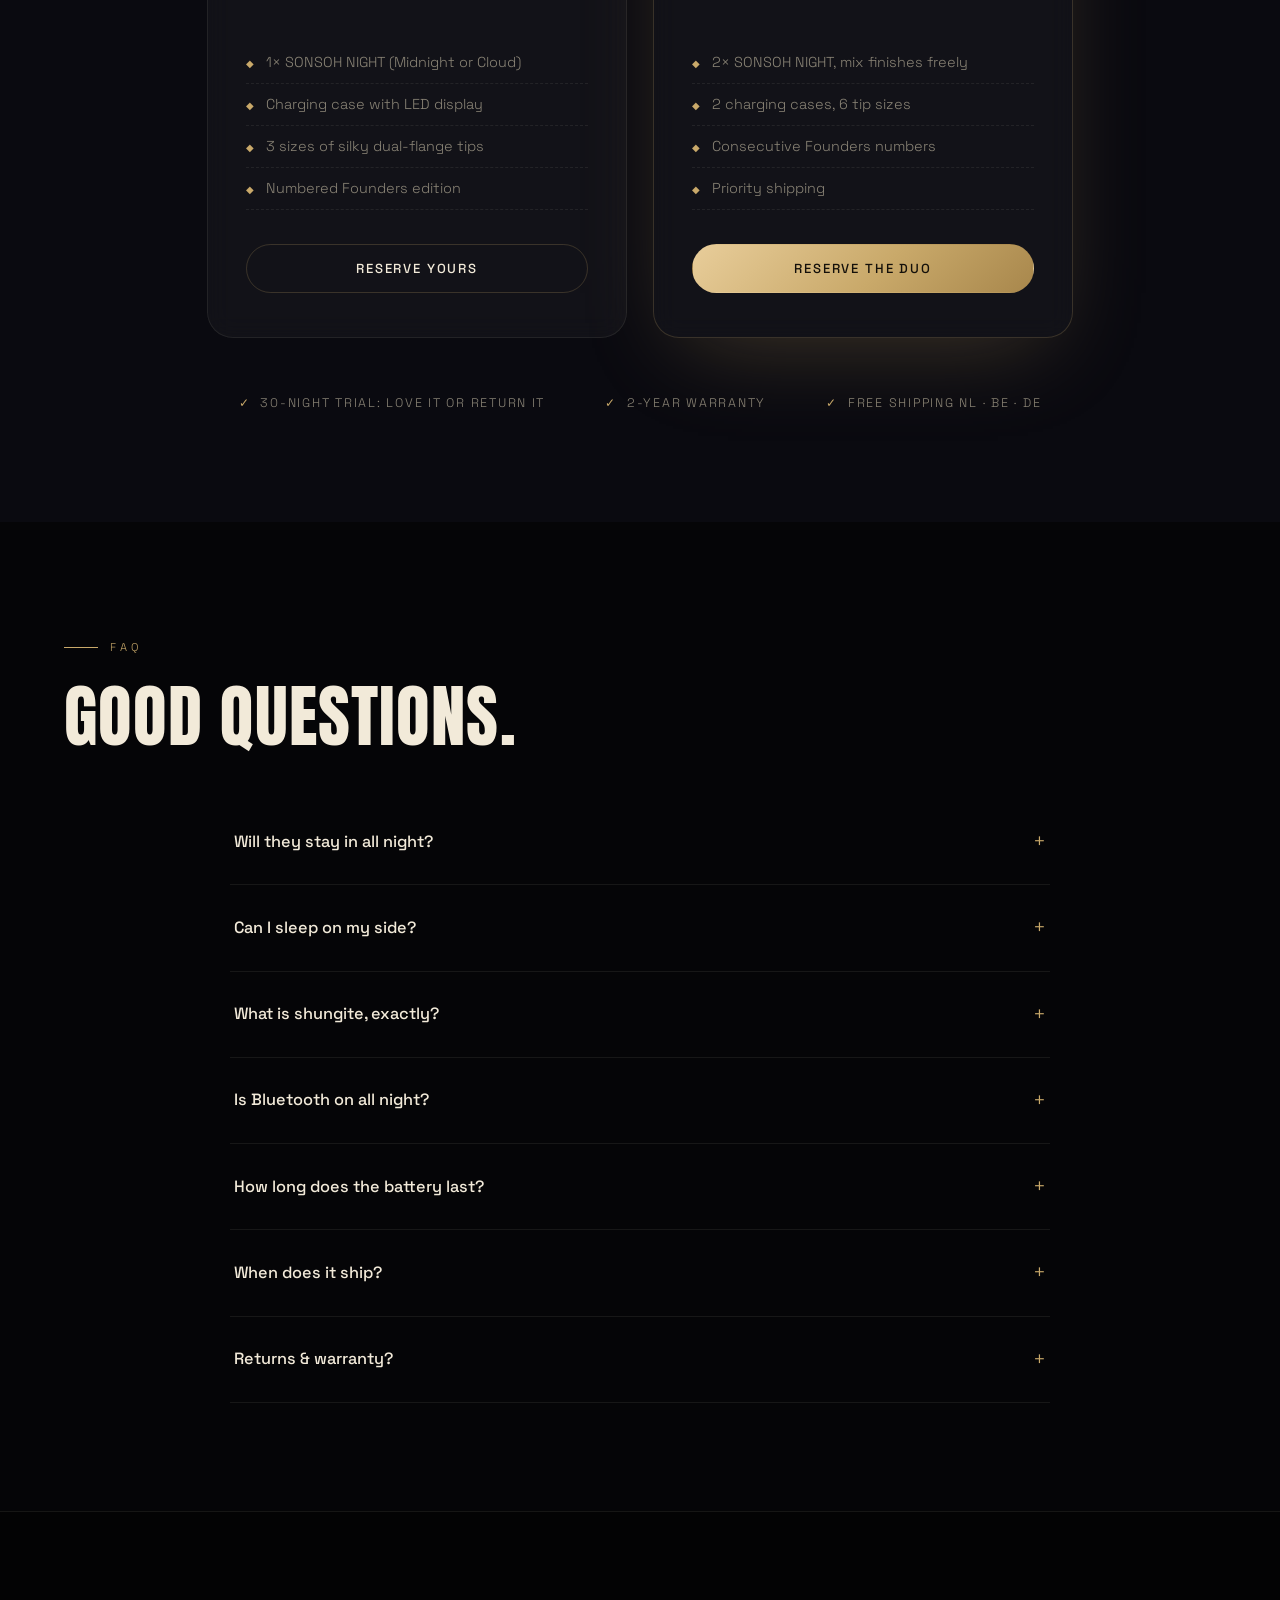
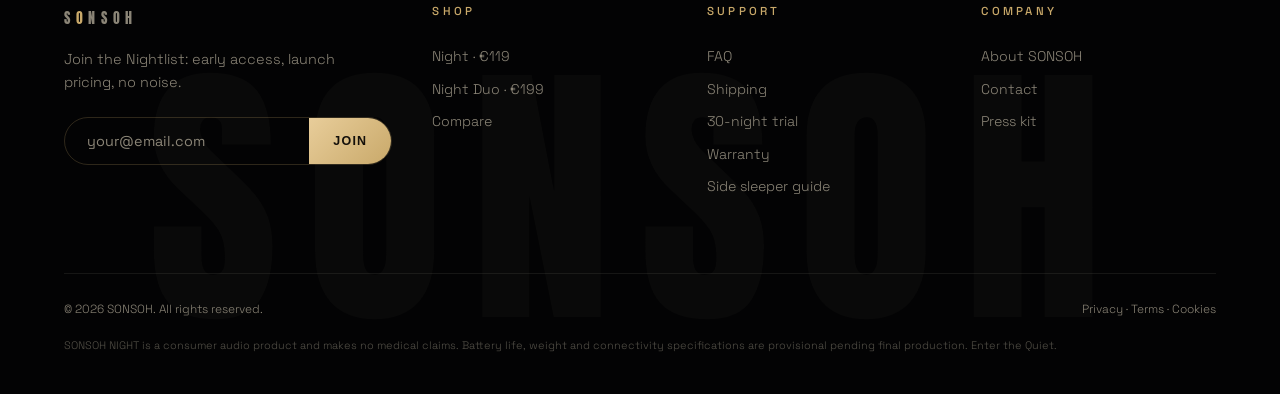
==== commit b258aa53: "SEO-audit 24 nov: JSON-LD, canonical, privacy + contact, gids zijslapers - Homepage: Organization + " ====
--- a/index.html
+++ b/index.html
@@ -3,13 +3,69 @@
 <head>
   <meta charset="UTF-8" />
   <meta name="viewport" content="width=device-width, initial-scale=1.0" />
-  <title>SONSOH NIGHT | Sleep Earbuds with a Karelian Shungite Core</title>
+  <title>Sleep Earbuds with a Karelian Shungite Core | SONSOH NIGHT</title>
   <meta name="description" content="Flush-fit sleep earbuds with soundscapes, a week of battery and a genuine Karelian shungite core. 30-night trial. Founders Batch of 500 numbered pairs." />
+  <link rel="canonical" href="https://sonsoh.com/" />
   <meta property="og:title" content="SONSOH NIGHT: Enter the Night." />
   <meta property="og:description" content="The first sleep earbuds with a Karelian shungite core. Founders Batch: 500 numbered pairs." />
   <meta property="og:image" content="https://sonsoh.com/images/hero-banner.jpg" />
+  <meta property="og:url" content="https://sonsoh.com/" />
   <meta property="og:type" content="website" />
+  <meta property="og:site_name" content="SONSOH" />
+  <meta name="twitter:card" content="summary_large_image" />
   <meta name="theme-color" content="#050507" />
+  <script type="application/ld+json">
+  {
+    "@context": "https://schema.org",
+    "@graph": [
+      {
+        "@type": "Organization",
+        "@id": "https://sonsoh.com/#organization",
+        "name": "SONSOH",
+        "url": "https://sonsoh.com/",
+        "logo": { "@type": "ImageObject", "url": "https://sonsoh.com/images/logo.png", "width": 512, "height": 512 },
+        "description": "SONSOH makes SONSOH NIGHT, flush-fit sleep earbuds with a Karelian shungite core.",
+        "contactPoint": {
+          "@type": "ContactPoint",
+          "contactType": "customer support",
+          "url": "https://sonsoh.com/contact.html",
+          "availableLanguage": "English"
+        }
+      },
+      {
+        "@type": "WebSite",
+        "@id": "https://sonsoh.com/#website",
+        "name": "SONSOH",
+        "alternateName": "SONSOH NIGHT",
+        "url": "https://sonsoh.com/",
+        "inLanguage": "en",
+        "publisher": { "@id": "https://sonsoh.com/#organization" }
+      },
+      {
+        "@type": "Product",
+        "@id": "https://sonsoh.com/#product",
+        "name": "SONSOH NIGHT",
+        "description": "Flush-fit sleep earbuds with soundscapes, noise-masking, a sleep timer, a week of battery and a core of genuine Karelian shungite. Available in Midnight and Cloud.",
+        "image": [
+          "https://sonsoh.com/images/case-midnight.jpg",
+          "https://sonsoh.com/images/case-cloud.jpg",
+          "https://sonsoh.com/images/hero-night.jpg"
+        ],
+        "brand": { "@type": "Brand", "name": "SONSOH" },
+        "category": "Sleep earbuds",
+        "offers": {
+          "@type": "Offer",
+          "price": "119.00",
+          "priceCurrency": "EUR",
+          "availability": "https://schema.org/PreOrder",
+          "itemCondition": "https://schema.org/NewCondition",
+          "url": "https://sonsoh.com/",
+          "seller": { "@id": "https://sonsoh.com/#organization" }
+        }
+      }
+    ]
+  }
+  </script>
   <link rel="icon" href="data:image/svg+xml,%3Csvg xmlns='http://www.w3.org/2000/svg' viewBox='0 0 64 64'%3E%3Crect width='64' height='64' rx='14' fill='%23050507'/%3E%3Ctext x='32' y='44' font-family='Arial Black,sans-serif' font-size='34' font-weight='900' fill='%23C9A96A' text-anchor='middle'%3ES%3C/text%3E%3C/svg%3E" />
   <link rel="preconnect" href="https://fonts.googleapis.com" />
   <link rel="preconnect" href="https://fonts.gstatic.com" crossorigin />
@@ -361,7 +417,7 @@
           </details>
           <details>
             <summary>Can I sleep on my side? <span class="plus">+</span></summary>
-            <p>That's exactly what NIGHT was designed for. The housing is fully recessed. We call it the pillow test: turn over, press your ear into the pillow, feel nothing. If you can feel them, use your 30-night trial.</p>
+            <p>That's exactly what NIGHT was designed for. The housing is fully recessed. We call it the pillow test: turn over, press your ear into the pillow, feel nothing. If you can feel them, use your 30-night trial. Comparing options? Read our <a class="text-link" href="sleep-earbuds-for-side-sleepers.html">guide to sleep earbuds for side sleepers</a>.</p>
           </details>
           <details>
             <summary>What is shungite, exactly? <span class="plus">+</span></summary>
@@ -403,28 +459,29 @@
         </form>
       </div>
       <div>
-        <h4>Shop</h4>
+        <h3>Shop</h3>
         <a href="#preorder">Night · €119</a>
         <a href="#preorder">Night Duo · €199</a>
         <a href="#compare">Compare</a>
       </div>
       <div>
-        <h4>Support</h4>
+        <h3>Support</h3>
         <a href="#faq">FAQ</a>
         <a href="#faq">Shipping</a>
         <a href="#faq">30-night trial</a>
         <a href="#faq">Warranty</a>
+        <a href="sleep-earbuds-for-side-sleepers.html">Side sleeper guide</a>
       </div>
       <div>
-        <h4>Company</h4>
+        <h3>Company</h3>
         <a href="#hero">About SONSOH</a>
-        <a href="#contact" class="js-open-contact">Contact</a>
+        <a href="contact.html" class="js-open-contact">Contact</a>
         <a href="#hero">Press kit</a>
       </div>
     </div>
     <div class="foot-legal">
       <span>© 2026 SONSOH. All rights reserved.</span>
-      <span>Privacy · Terms · Cookies</span>
+      <span><a href="privacy.html">Privacy</a> · Terms · <a href="privacy.html#cookies">Cookies</a></span>
     </div>
     <p class="foot-disclaimer">SONSOH NIGHT is a consumer audio product and makes no medical claims. Battery life, weight and connectivity specifications are provisional pending final production. Enter the Quiet.</p>
   </footer>
@@ -457,11 +514,11 @@
         <p class="msub">Questions about NIGHT, the Founders Batch or press? Send us a message and we'll reply by email.</p>
         <form id="contact-form">
           <label for="c-name">Name</label>
-          <input type="text" id="c-name" required autocomplete="name" />
+          <input type="text" id="c-name" name="naam" required autocomplete="name" />
           <label for="c-email">Email</label>
-          <input type="email" id="c-email" required autocomplete="email" />
+          <input type="email" id="c-email" name="email" required autocomplete="email" />
           <label for="c-msg">Message</label>
-          <textarea id="c-msg" rows="5" required maxlength="3000"></textarea>
+          <textarea id="c-msg" name="bericht" rows="5" required maxlength="3000"></textarea>
           <input type="text" id="c-hp" name="_honey" tabindex="-1" autocomplete="off" aria-hidden="true" style="position:absolute;left:-9999px;width:1px;height:1px;opacity:0" />
           <button type="submit" class="btn btn-gold">Send message</button>
         </form>
--- a/styles.css
+++ b/styles.css
@@ -737,7 +737,7 @@
   display: grid; grid-template-columns: 1.4fr repeat(3, 1fr); gap: 40px;
   max-width: 1240px; margin: 0 auto; position: relative; z-index: 2;
 }
-.foot-grid h4 { font-size: 0.72rem; letter-spacing: 0.28em; text-transform: uppercase; color: var(--gold); margin-bottom: 20px; font-weight: 500; }
+.foot-grid h3, .foot-grid h4 { font-size: 0.72rem; letter-spacing: 0.28em; text-transform: uppercase; color: var(--gold); margin-bottom: 20px; font-weight: 500; }
 .foot-grid a { display: block; color: var(--muted); font-size: 0.88rem; padding: 5px 0; transition: color 0.3s; }
 .foot-grid a:hover { color: var(--ink); }
 .nightlist p { color: var(--muted); font-size: 0.9rem; margin: 14px 0 22px; max-width: 34ch; }
@@ -829,3 +829,72 @@
 .modal.contact .modal-contact { display: block; }
 .modal.contact.sent .modal-contact { display: none; }
 .modal.contact.sent .modal-contact-ok { display: block; }
+
+/* ============================================================
+   SUBPAGES: guide, contact, privacy (24 nov 2026)
+   same tokens and components as the homepage
+   ============================================================ */
+.text-link { color: var(--gold-2); border-bottom: 1px solid var(--line); transition: border-color 0.3s; }
+.text-link:hover { border-bottom-color: var(--gold-2); }
+.foot-legal a { transition: color 0.3s; }
+.foot-legal a:hover { color: var(--ink); }
+
+.page-hero { background: var(--bg); padding-top: clamp(150px, 22vh, 220px); overflow: hidden; }
+.page-hero h1.display { font-size: clamp(2.6rem, 6.4vw, 5.4rem); margin-bottom: 30px; max-width: 16ch; }
+.page-hero .lead { max-width: 62ch; }
+.byline { margin-top: 30px; font-size: 0.72rem; letter-spacing: 0.24em; text-transform: uppercase; color: var(--muted); }
+.byline b { color: var(--gold); font-weight: 500; }
+.bg-2 { background: var(--bg-2); }
+
+.prose > * { max-width: 760px; }
+.prose h3 { font-size: 1.25rem; font-weight: 500; color: var(--ink); margin: 54px 0 14px; }
+.prose h3:first-of-type { margin-top: 10px; }
+.prose p { color: var(--muted); font-size: 1rem; margin-bottom: 18px; max-width: 68ch; }
+.prose p strong, .prose li strong { color: var(--ink); font-weight: 500; }
+.prose ul, .card-list { list-style: none; margin: 6px 0 22px; }
+.prose li, .card-list li { position: relative; padding: 9px 0 9px 26px; color: var(--muted); font-size: 0.96rem; border-bottom: 1px dashed var(--line-soft); }
+.prose li::before, .card-list li::before { content: "◆"; position: absolute; left: 0; top: 11px; color: var(--gold); font-size: 0.6rem; }
+.prose a { color: var(--gold-2); border-bottom: 1px solid var(--line); }
+.prose a:hover { border-bottom-color: var(--gold-2); }
+
+.guide-table td { font-size: 0.88rem; }
+.guide-table td:not(:first-child) { text-align: left; }
+.table-note { margin-top: 30px; color: var(--muted); font-size: 0.94rem; max-width: 72ch; }
+
+.fit-grid { display: grid; grid-template-columns: 1fr 1fr; gap: 22px; margin-top: 50px; }
+.fit-grid .card-list li { font-size: 0.92rem; }
+.fit-ctas { display: flex; gap: 16px; flex-wrap: wrap; margin-top: 44px; align-items: center; }
+.fit-ctas .hint { color: var(--muted); font-size: 0.85rem; }
+@media (max-width: 900px) { .fit-grid { grid-template-columns: 1fr; } }
+
+.page-note { max-width: 820px; margin: 40px auto 0; font-size: 0.78rem; color: rgba(139, 133, 119, 0.8); }
+
+/* contact page form: same field styling as the modal */
+.contact-grid { display: grid; grid-template-columns: 1.1fr 0.9fr; gap: clamp(40px, 6vw, 90px); align-items: start; margin-top: 10px; }
+.contact-card { background: #0c0c12; border: 1px solid var(--line); border-radius: 26px; padding: 40px; }
+.contact-card label { display: block; font-size: 0.7rem; letter-spacing: 0.24em; text-transform: uppercase; color: var(--gold); margin: 20px 0 8px; }
+.contact-card label:first-of-type { margin-top: 0; }
+.contact-card input[type="text"], .contact-card input[type="email"], .contact-card textarea {
+  width: 100%; background: rgba(255, 255, 255, 0.04); border: 1px solid var(--line-soft);
+  border-radius: 12px; padding: 14px 18px; color: var(--ink);
+  font-family: var(--font-body); font-size: 0.95rem; outline: none; transition: border-color 0.3s;
+}
+.contact-card input:focus, .contact-card textarea:focus { border-color: var(--gold); }
+.contact-card textarea { resize: vertical; min-height: 160px; }
+.contact-card .btn { width: 100%; margin-top: 30px; }
+.contact-card .contact-ok { display: none; text-align: center; padding: 20px 0; }
+.contact-card .contact-ok .ok { width: 64px; height: 64px; margin: 0 auto 18px; border-radius: 50%; border: 1px solid var(--gold); color: var(--gold); display: flex; align-items: center; justify-content: center; font-size: 1.6rem; }
+.contact-card .contact-ok p { color: var(--muted); font-size: 0.92rem; margin-top: 10px; }
+.contact-card.sent form { display: none; }
+.contact-card.sent .contact-ok { display: block; }
+.contact-side .pillar p { max-width: 40ch; }
+@media (max-width: 900px) { .contact-grid { grid-template-columns: 1fr; } .contact-card { padding: 30px 24px; } }
+.steps { max-width: 820px; }
+.prose h2 { font-family: var(--font-display); text-transform: uppercase; font-weight: 400; font-size: clamp(1.5rem, 2.6vw, 2.05rem); letter-spacing: 0.03em; line-height: 1.1; color: var(--ink); margin: 60px 0 18px; }
+.prose h2:first-child { margin-top: 0; }
+.contact-card .fine { font-size: 0.72rem; color: var(--muted); margin-top: 16px; text-align: center; }
+.contact-ok h2 { font-family: var(--font-display); font-size: 1.5rem; letter-spacing: 0.1em; text-transform: uppercase; font-weight: 400; }
+.contact-side .pillar:first-child { padding-top: 0; border-top: none; }
+.prose h2.display { font-size: clamp(2.4rem, 5.4vw, 4.6rem); line-height: 0.96; letter-spacing: 0.015em; margin: 0 0 26px; }
+.guide-table th { text-align: left; }
+.guide-table { min-width: 820px; }
